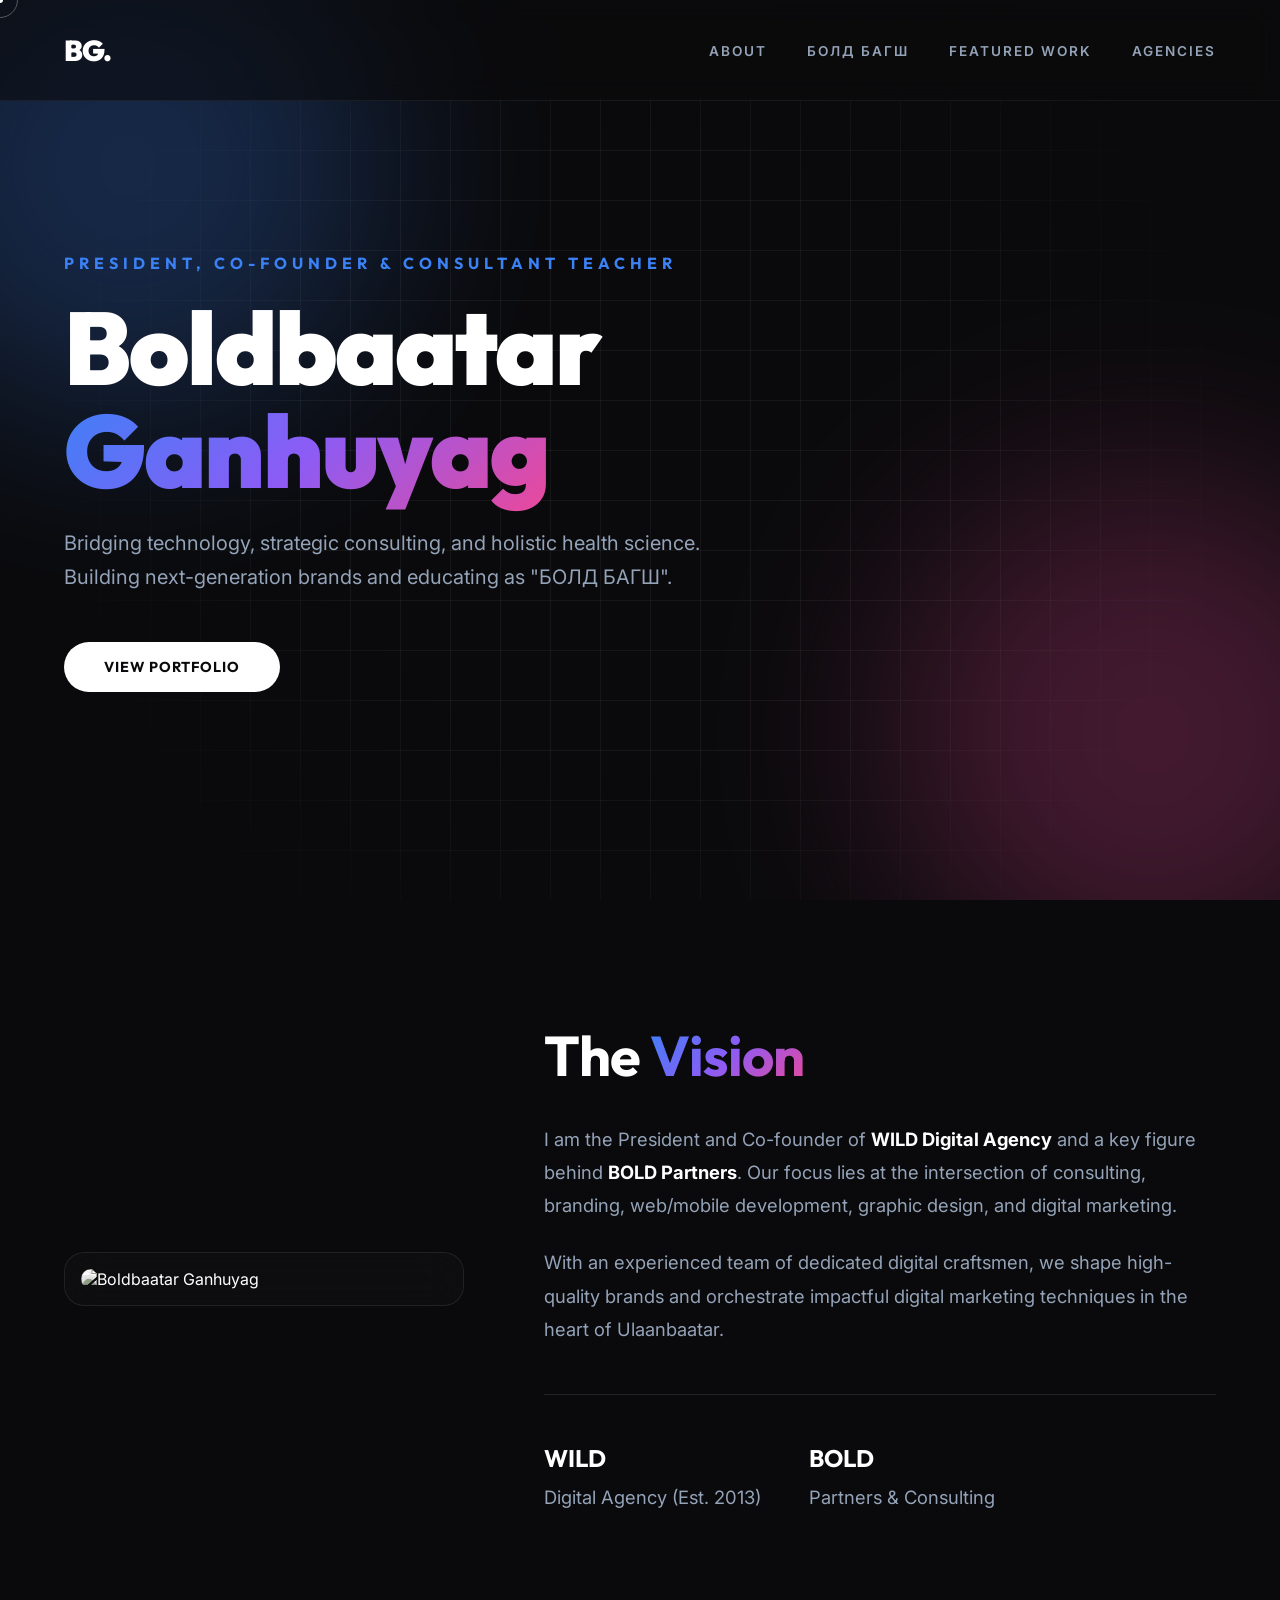
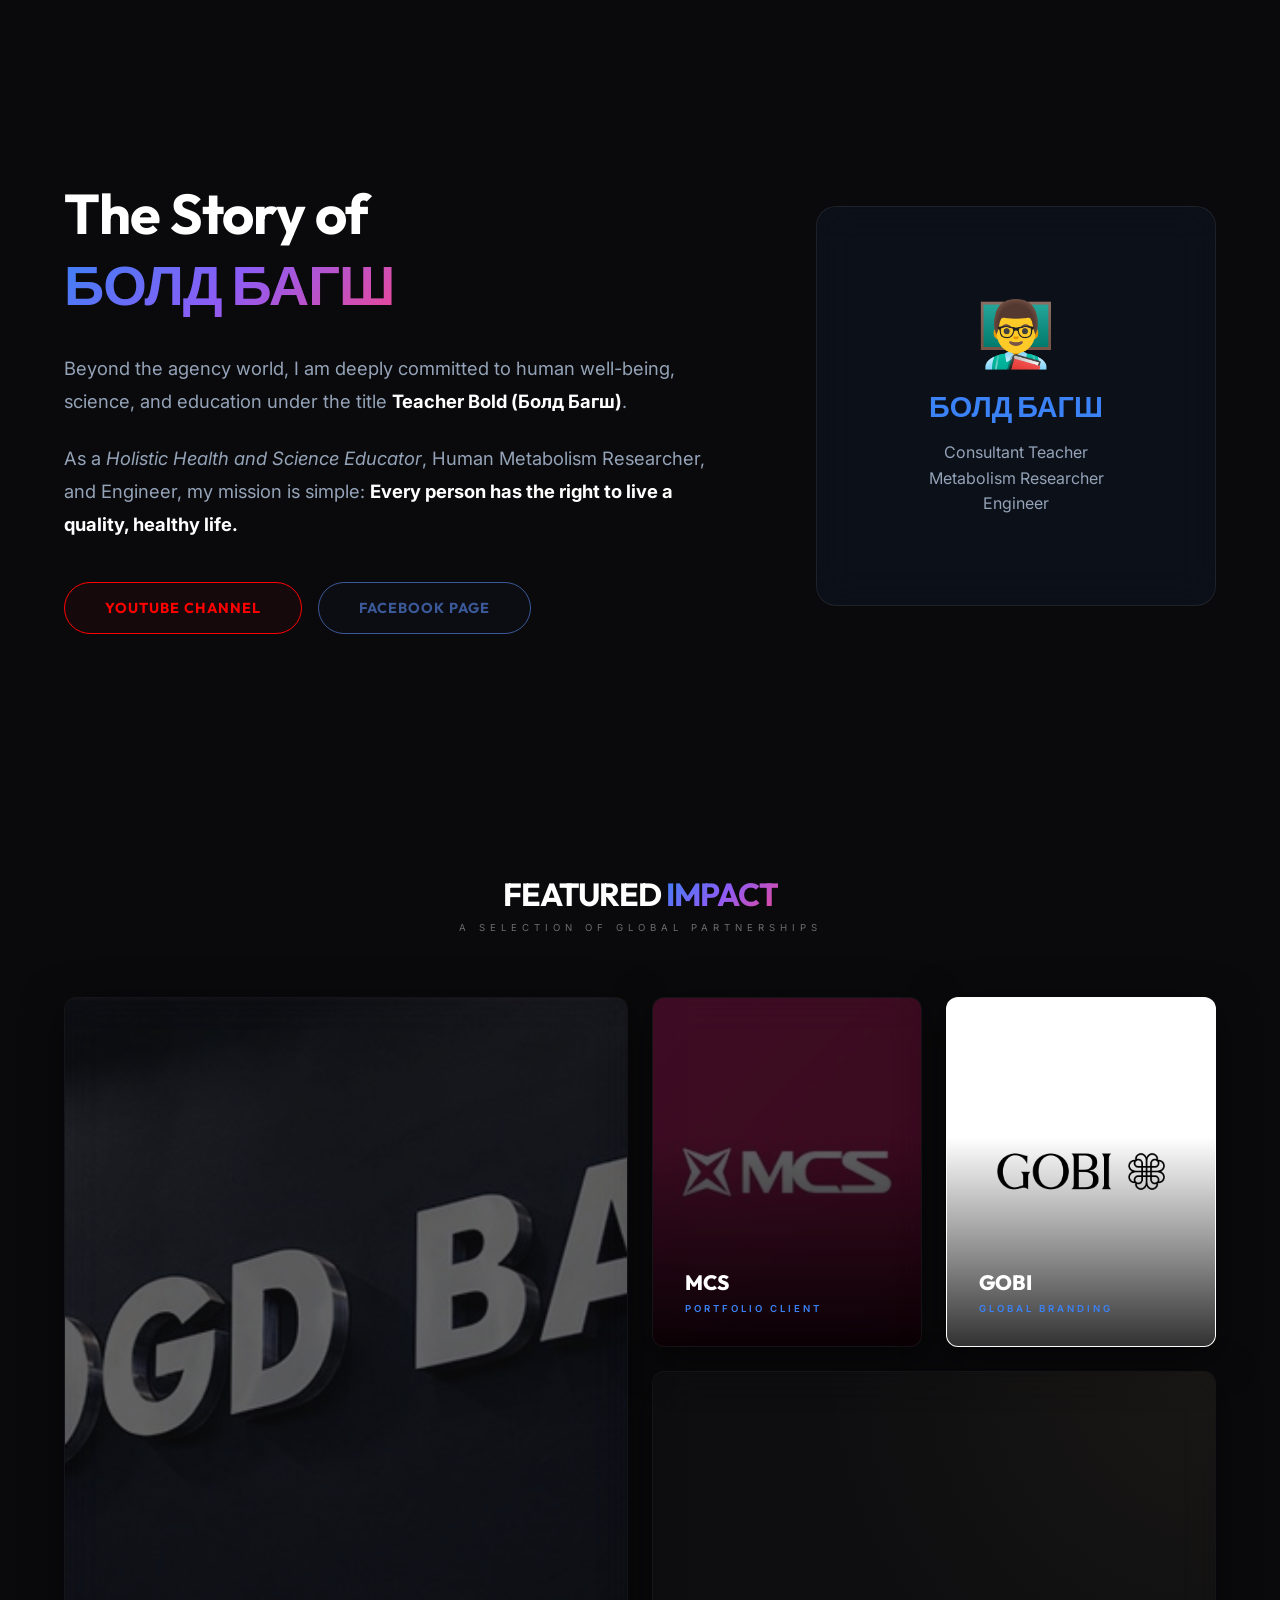
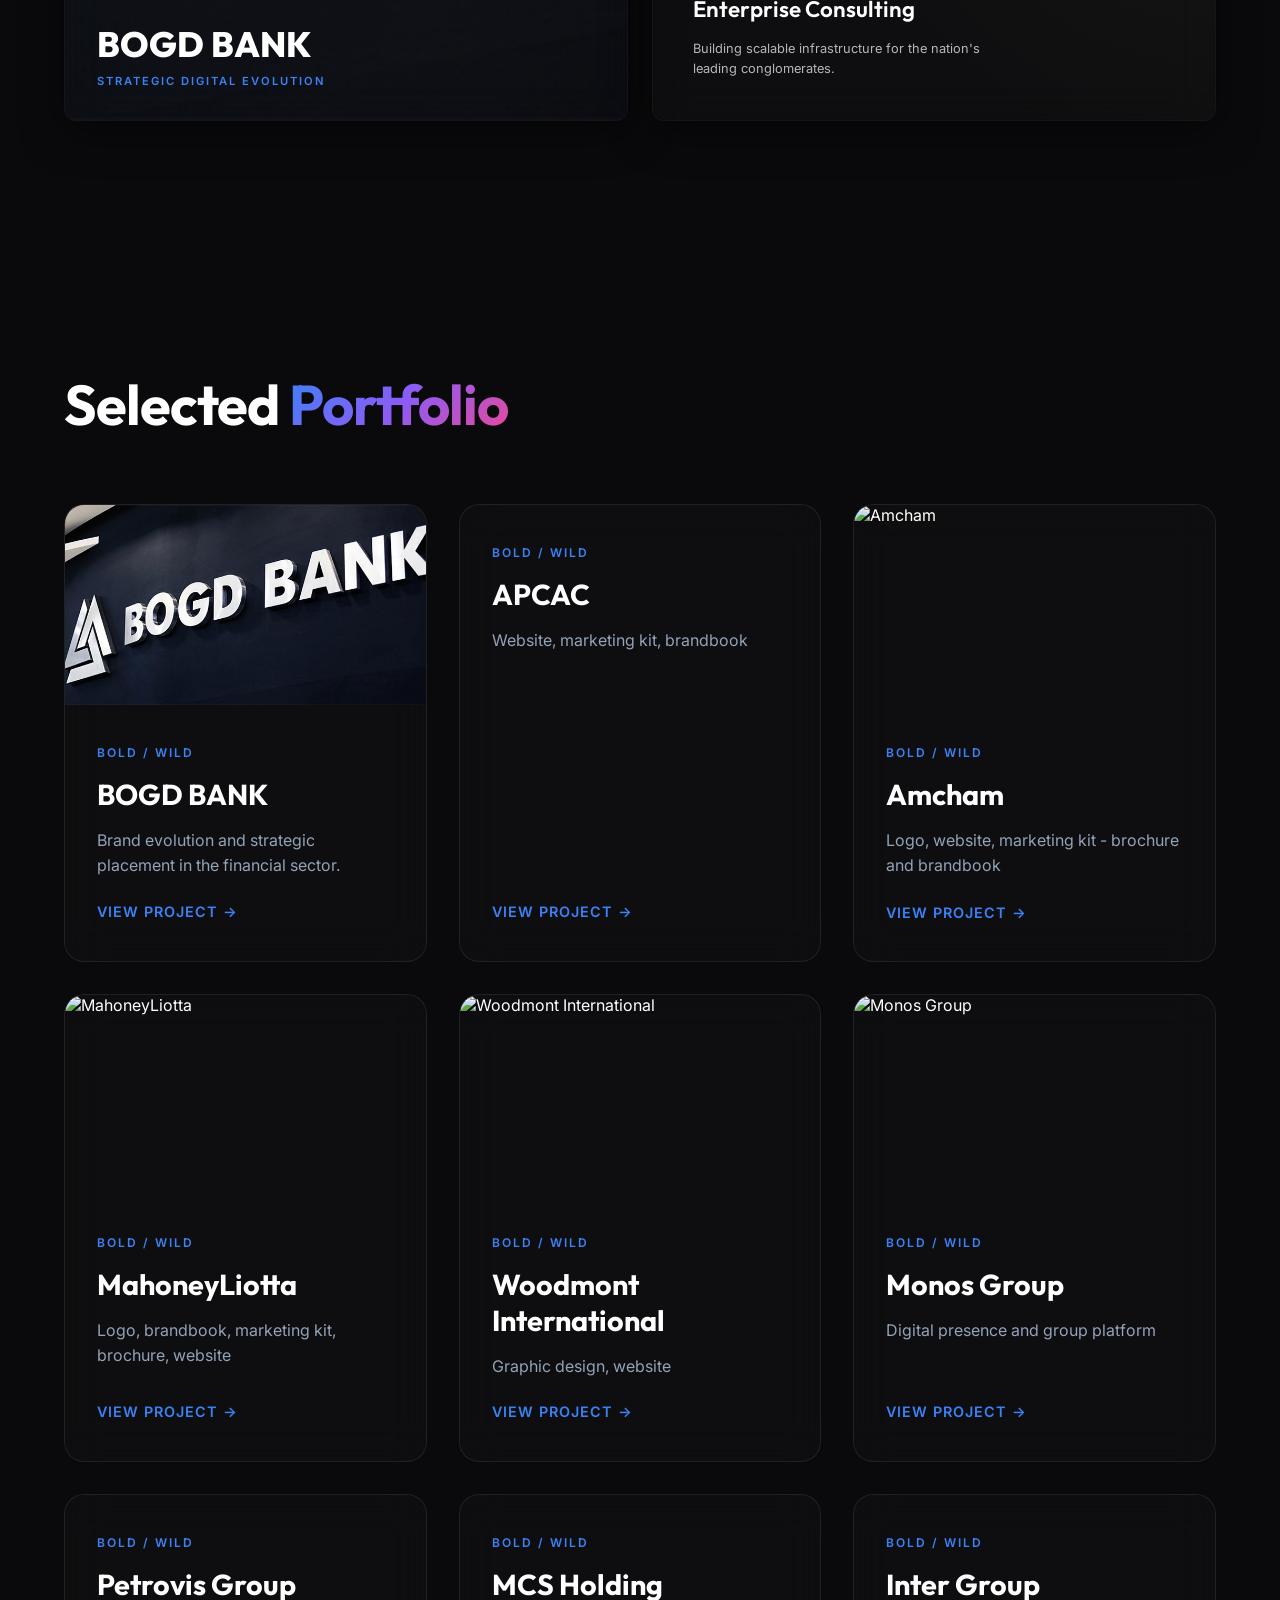
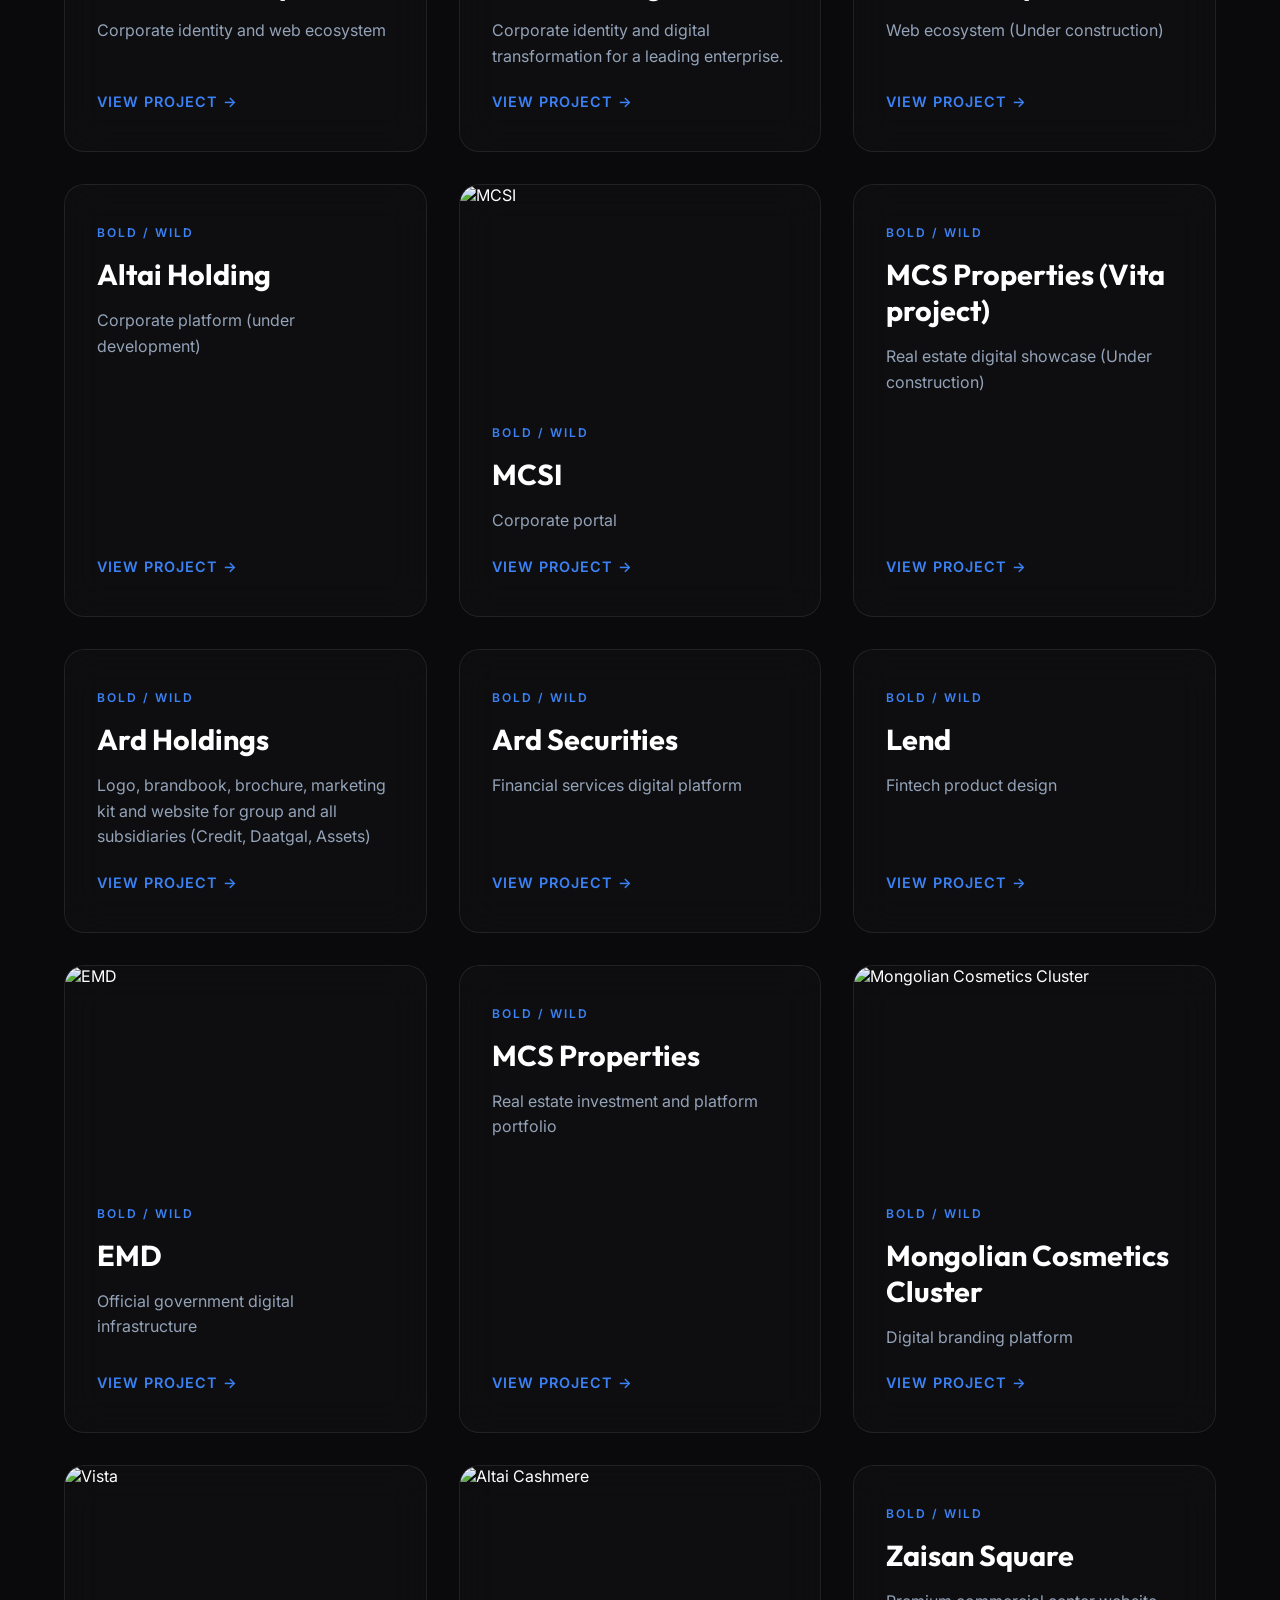
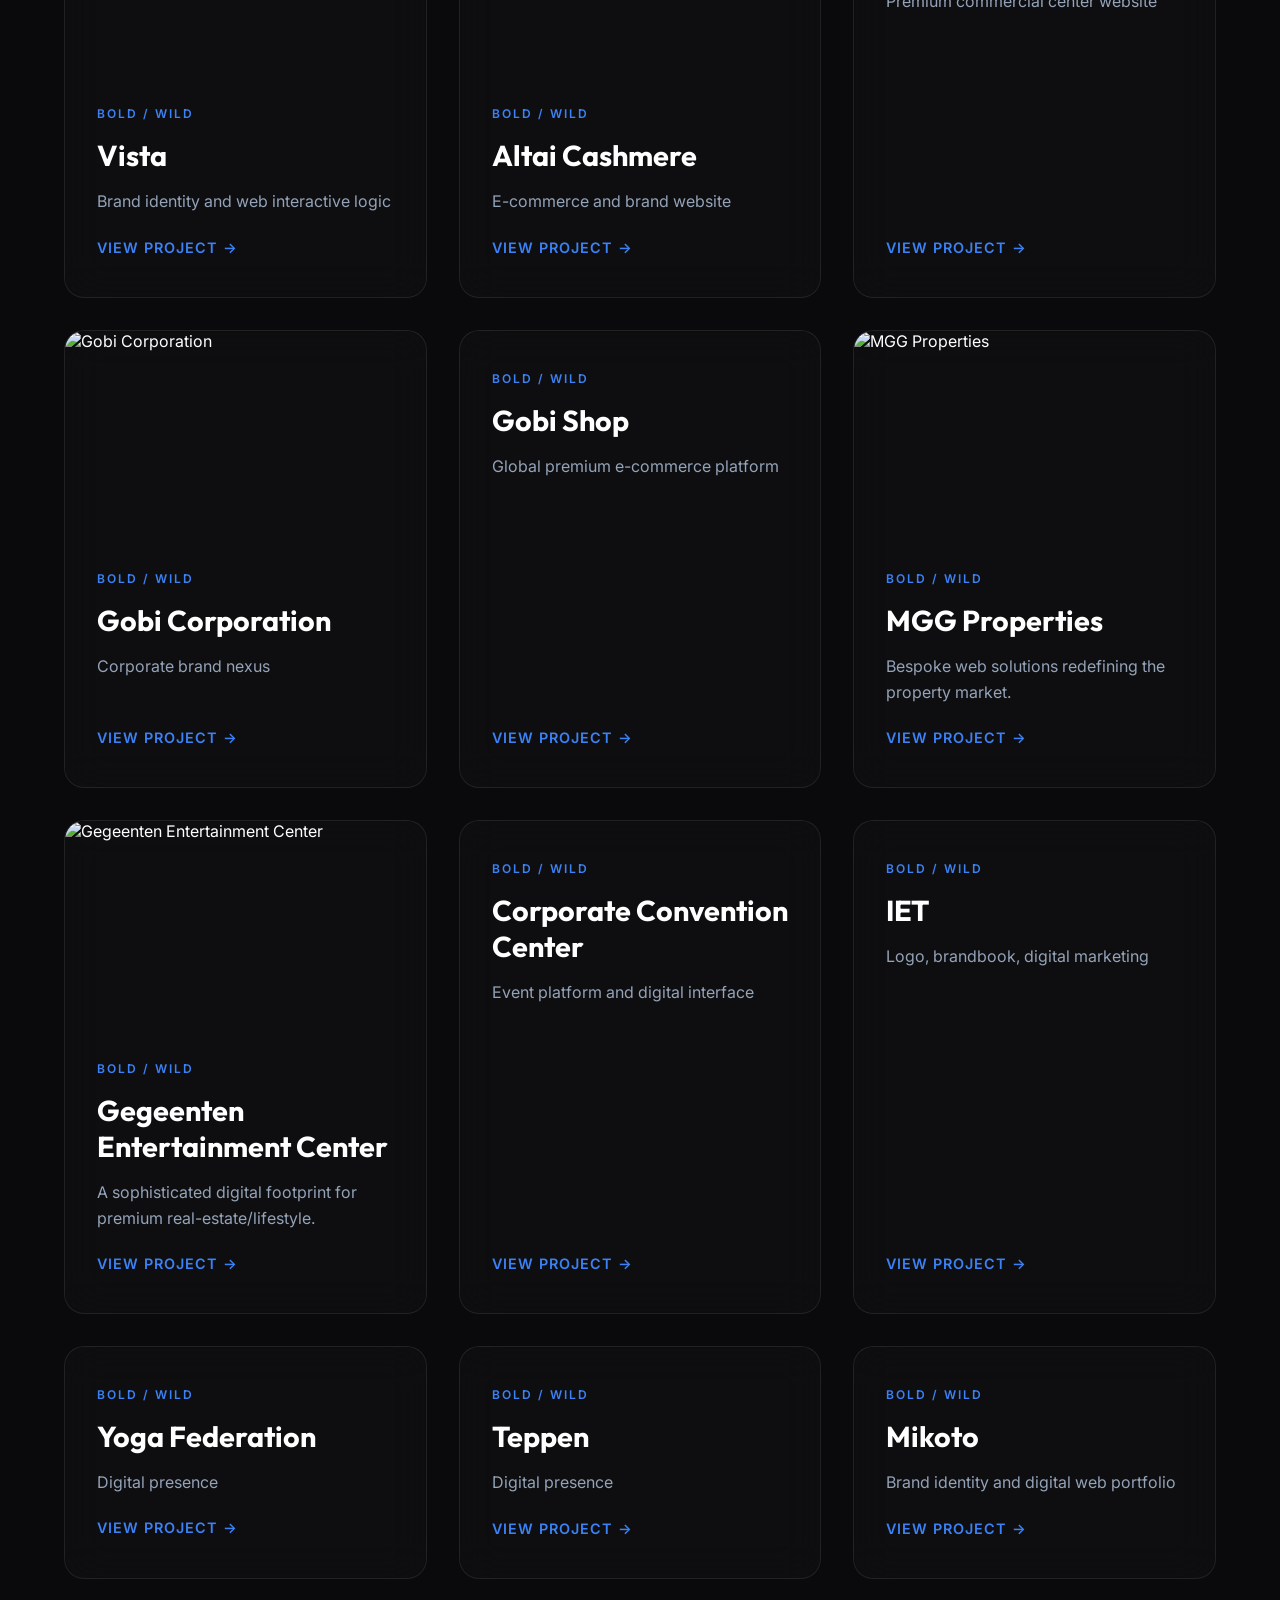
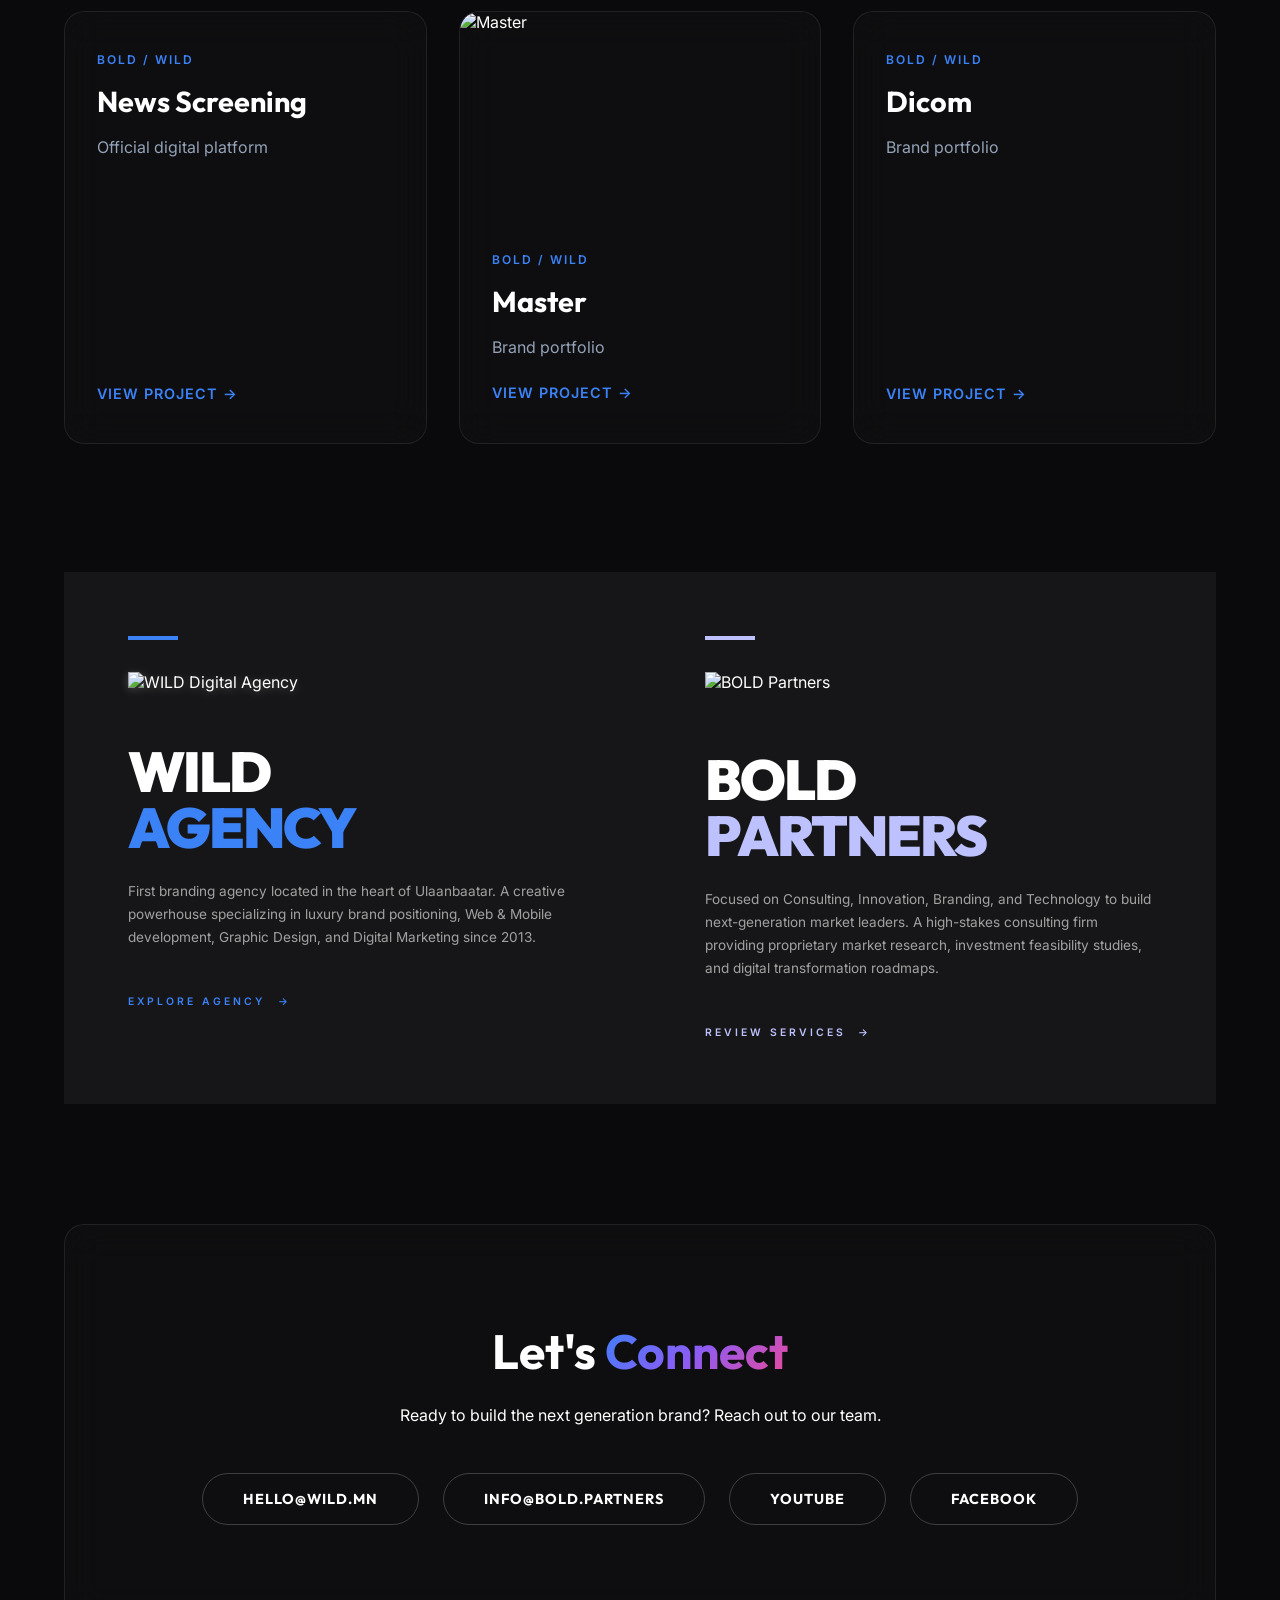
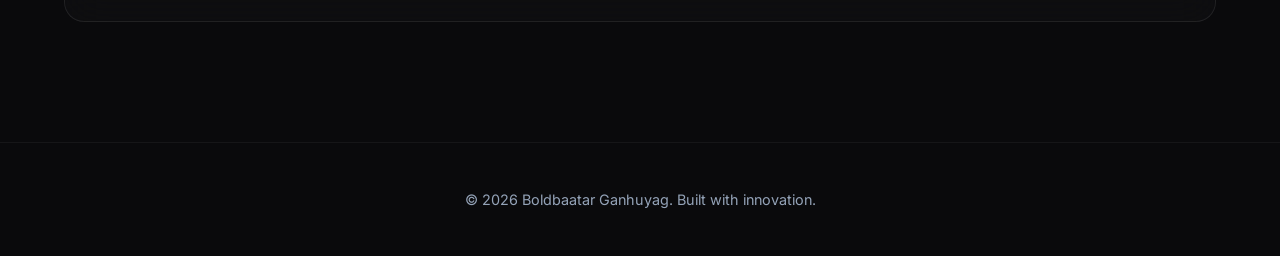
==== index.html @ 6aa62967 "feat: injected new visual upload for MCS logo into the Featured Grid tile" ====
<!DOCTYPE html>
<html lang="en">
<head>
    <meta charset="UTF-8">
    <meta name="viewport" content="width=device-width, initial-scale=1.0">
    <title>Boldbaatar Ganhuyag | Portfolio | Болд Багш</title>
    <meta name="description" content="Portfolio of Boldbaatar Ganhuyag. Holistic Health Educator (Teacher Bold), Researcher, and Founder of BOLD Partners & WILD Digital Agency.">
    <link rel="preconnect" href="https://fonts.googleapis.com">
    <link rel="preconnect" href="https://fonts.gstatic.com" crossorigin>
    <link href="https://fonts.googleapis.com/css2?family=Inter:wght@300;400;600;800&family=Outfit:wght@400;700;900&display=swap" rel="stylesheet">
    <link rel="stylesheet" href="style.css">
</head>
<body>
    <div class="cursor"></div>
    <div class="cursor-follower"></div>

    <div class="bg-wrapper">
        <div class="bg-slider">
            <div class="bg-slide active" style="background-image: url('https://avatars.githubusercontent.com/u/601900?v=4');"></div>
            <!-- Example professional/agency context placeholders representing you -->
            <div class="bg-slide" style="background-image: url('https://images.unsplash.com/photo-1552664730-d307ca884978?auto=format&fit=crop&w=1920&q=80');"></div>
            <div class="bg-slide" style="background-image: url('https://images.unsplash.com/photo-1531482615713-2afd69097998?auto=format&fit=crop&w=1920&q=80');"></div>
        </div>
        <div class="bg-overlay-dark"></div>
        <div class="glow-orb orb-1"></div>
        <div class="glow-orb orb-2"></div>
        <div class="grid-overlay"></div>
    </div>

    <nav>
        <div class="logo">BG.</div>
        <ul class="nav-links">
            <li><a href="#about">About</a></li>
            <li><a href="#educator">Болд Багш</a></li>
            <li><a href="#portfolio">Featured Work</a></li>
            <li><a href="#agencies">Agencies</a></li>
        </ul>
    </nav>

    <main>
        <section id="hero" class="fade-in">
            <div class="hero-content">
                <span class="subtitle">President, Co-founder & Consultant Teacher</span>
                <h1 class="title">Boldbaatar <br><span class="gradient-text">Ganhuyag</span></h1>
                <p class="desc">Bridging technology, strategic consulting, and holistic health science. Building next-generation brands and educating as "БОЛД БАГШ".</p>
                <div class="hero-actions">
                    <a href="#portfolio" class="btn">View Portfolio</a>
                </div>
            </div>
        </section>

        <section id="about" class="split-section fade-in">
            <div class="image-wrapper glassmorphism p-1">
                <img src="https://avatars.githubusercontent.com/u/601900?v=4" alt="Boldbaatar Ganhuyag" class="portrait">
            </div>
            <div class="text-wrapper">
                <h2>The <span class="gradient-text">Vision</span></h2>
                <p>I am the President and Co-founder of <strong>WILD Digital Agency</strong> and a key figure behind <strong>BOLD Partners</strong>. Our focus lies at the intersection of consulting, branding, web/mobile development, graphic design, and digital marketing.</p>
                <p>With an experienced team of dedicated digital craftsmen, we shape high-quality brands and orchestrate impactful digital marketing techniques in the heart of Ulaanbaatar.</p>
                <div class="stats">
                    <div class="stat">
                        <h3>WILD</h3>
                        <p>Digital Agency (Est. 2013)</p>
                    </div>
                    <div class="stat">
                        <h3>BOLD</h3>
                        <p>Partners & Consulting</p>
                    </div>
                </div>
            </div>
        </section>

        <section id="educator" class="fade-in split-section reverse">
            <div class="image-wrapper glassmorphism p-1" style="display: flex; align-items: center; justify-content: center; background: rgba(59, 130, 246, 0.05); min-height: 400px; border-radius: 20px;">
                <div style="text-align: center; padding: 2rem;">
                    <h3 style="font-size: 4rem; margin-bottom: 1rem;">👨‍🏫</h3>
                    <h4 style="font-size: 1.8rem; color: var(--accent-1); margin-bottom: 1rem; font-family: var(--font-head);">БОЛД БАГШ</h4>
                    <p style="font-size: 1rem; color: var(--text-muted); line-height: 1.6;">Consultant Teacher<br>Metabolism Researcher<br>Engineer</p>
                </div>
            </div>
            <div class="text-wrapper">
                <h2>The Story of <br><span class="gradient-text">БОЛД БАГШ</span></h2>
                <p>Beyond the agency world, I am deeply committed to human well-being, science, and education under the title <strong>Teacher Bold (Болд Багш)</strong>.</p>
                <p>As a <em>Holistic Health and Science Educator</em>, Human Metabolism Researcher, and Engineer, my mission is simple: <strong>Every person has the right to live a quality, healthy life.</strong></p>
                <div class="social-links" style="margin-top: 2.5rem; display: flex; gap: 1rem; flex-wrap: wrap;">
                    <a href="http://youtube.com/boldbaatarg" target="_blank" class="btn btn-outline" style="border-color: #ff0000; color: #ff0000; background: rgba(255, 0, 0, 0.05);">YouTube Channel</a>
                    <a href="https://www.facebook.com/boldbaatar" target="_blank" class="btn btn-outline" style="border-color: #3b5998; color: #3b5998; background: rgba(59, 89, 152, 0.05);">Facebook Page</a>
                </div>
            </div>
        </section>

        <section id="portfolio" class="fade-in">
            <div style="text-align: center; margin-bottom: 4rem;">
                <h2 class="section-title" style="margin-bottom:0.5rem; text-transform: uppercase; font-size: 2rem;">Featured <span class="gradient-text">Impact</span></h2>
                <p style="font-size: 0.6rem; letter-spacing: 5px; text-transform: uppercase; color: rgba(255,255,255,0.4);">A selection of global partnerships</p>
            </div>
            
            <div class="bento-grid">
                <a href="https://bold.partners" target="_blank" class="bento-card bento-card-large glassmorphism">
                    <div class="bento-img-wrapper"><img src="assets/logos/bogd_bank_sign.png" alt="Bogd Bank"></div>
                    <div class="bento-overlay"></div>
                    <div class="bento-content bottom-left text-white">
                        <h3 style="font-size: 2.2rem; margin-bottom: 0.5rem; font-family: var(--font-head); font-weight: 800;">BOGD BANK</h3>
                        <p style="text-transform: uppercase; letter-spacing: 2px; color: var(--accent-1); font-size:0.7rem; font-weight: 600;">Strategic Digital Evolution</p>
                    </div>
                </a>
                <a href="https://bold.partners" target="_blank" class="bento-card glassmorphism">
                     <div class="bento-img-wrapper"><img src="assets/logos/mcs_logo.png" alt="MCS" style="object-fit: cover;"></div>
                     <div class="bento-overlay" style="background: linear-gradient(to top, rgba(0,0,0,0.8) 0%, transparent 60%);"></div>
                     <div class="bento-content bottom-left text-white">
                        <h3 style="font-size: 1.3rem; font-family: var(--font-head); font-weight: 800; margin-bottom: 0.5rem;">MCS</h3>
                        <p style="font-size: 0.6rem; text-transform: uppercase; letter-spacing: 3px; color: var(--accent-1); font-weight: 600;">Portfolio Client</p>
                     </div>
                </a>
                <a href="https://wild.mn" target="_blank" class="bento-card glassmorphism" style="background: #fff;">
                     <div class="bento-img-wrapper"><img src="assets/logos/gobi_logo.png" alt="Gobi" style="object-fit: contain; padding: 3rem; opacity: 1;"></div>
                     <div class="bento-overlay" style="background: linear-gradient(to top, rgba(0,0,0,0.8) 0%, transparent 60%);"></div>
                     <div class="bento-content bottom-left text-white">
                        <h3 style="font-size: 1.3rem; font-family: var(--font-head); font-weight: 800; margin-bottom: 0.5rem;">GOBI</h3>
                        <p style="font-size: 0.6rem; text-transform: uppercase; letter-spacing: 3px; color: var(--accent-1); font-weight: 600;">Global Branding</p>
                     </div>
                </a>
                <a href="https://bold.partners" target="_blank" class="bento-card bento-card-wide glassmorphism" style="display:flex; flex-direction:column; justify-content:flex-end; padding: 2.5rem; position: relative; overflow: hidden;">
                     <div style="position: absolute; top: 0; left: 0; right: 0; bottom: 0; background: radial-gradient(circle at top right, rgba(233,193,118,0.1), transparent 60%); opacity: 0.5; transition: opacity 0.4s ease;"></div>
                     <div style="z-index: 2;">
                         <h3 style="font-size: 1.4rem; font-family: var(--font-head); font-weight: 600; margin-bottom: 1rem; color: #fff;">Enterprise Consulting</h3>
                         <p style="color: rgba(255,255,255,0.7); font-size: 0.8rem; max-width: 300px; line-height: 1.6;">Building scalable infrastructure for the nation's leading conglomerates.</p>
                     </div>
                </a>
            </div>
        </section>

        <section id="selected-portfolio" class="fade-in" style="margin-top: 8rem;">
            <h2 class="section-title">Selected <span class="gradient-text">Portfolio</span></h2>
            <div class="projects-grid">
                <div class="project-card glassmorphism">
                    <div class="card-img-wrapper">
                        <img src="assets/logos/bogd_bank_sign.png" alt="BOGD BANK" class="card-img">
                    </div>
                    <div class="card-content">
                        <span class="tag">BOLD / WILD</span>
                        <h3>BOGD BANK</h3>
                        <p>Brand evolution and strategic placement in the financial sector.</p>
                        <a href="https://www.bogdbank.com/" target="_blank" class="card-link">View Project &rarr;</a>
                    </div>
                </div>
                <div class="project-card glassmorphism">

                    <div class="card-content">
                        <span class="tag">BOLD / WILD</span>
                        <h3>APCAC</h3>
                        <p>Website, marketing kit, brandbook</p>
                        <a href="http://apcac.org" target="_blank" class="card-link">View Project &rarr;</a>
                    </div>
                </div>
                <div class="project-card glassmorphism">
                    <div class="card-img-wrapper">
                        <img src="https://wild.mn/wp-content/uploads/2016/12/6_amcham_thumb-635x454.jpg" alt="Amcham" class="card-img">
                    </div>

                    <div class="card-content">
                        <span class="tag">BOLD / WILD</span>
                        <h3>Amcham</h3>
                        <p>Logo, website, marketing kit - brochure and brandbook</p>
                        <a href="http://amcham.mn" target="_blank" class="card-link">View Project &rarr;</a>
                    </div>
                </div>
                <div class="project-card glassmorphism">
                    <div class="card-img-wrapper">
                        <img src="https://wild.mn/wp-content/uploads/2016/12/9_ml_thumb-635x454.jpg" alt="MahoneyLiotta" class="card-img">
                    </div>

                    <div class="card-content">
                        <span class="tag">BOLD / WILD</span>
                        <h3>MahoneyLiotta</h3>
                        <p>Logo, brandbook, marketing kit, brochure, website</p>
                        <a href="http://mlmongolia.com" target="_blank" class="card-link">View Project &rarr;</a>
                    </div>
                </div>
                <div class="project-card glassmorphism">
                    <div class="card-img-wrapper">
                        <img src="https://wild.mn/wp-content/uploads/2016/12/13_wood_thumb-635x454.jpg" alt="Woodmont International" class="card-img">
                    </div>

                    <div class="card-content">
                        <span class="tag">BOLD / WILD</span>
                        <h3>Woodmont International</h3>
                        <p>Graphic design, website</p>
                        <a href="http://woodmontinternational.com" target="_blank" class="card-link">View Project &rarr;</a>
                    </div>
                </div>
                <div class="project-card glassmorphism">
                    <div class="card-img-wrapper">
                        <img src="https://i0.wp.com/www.bold.partners/wp-content/uploads/2020/01/monos-mo.jpg" alt="Monos Group" class="card-img">
                    </div>

                    <div class="card-content">
                        <span class="tag">BOLD / WILD</span>
                        <h3>Monos Group</h3>
                        <p>Digital presence and group platform</p>
                        <a href="http://www.monos.mn/" target="_blank" class="card-link">View Project &rarr;</a>
                    </div>
                </div>
                <div class="project-card glassmorphism">

                    <div class="card-content">
                        <span class="tag">BOLD / WILD</span>
                        <h3>Petrovis Group</h3>
                        <p>Corporate identity and web ecosystem</p>
                        <a href="http://petrovis.mn/" target="_blank" class="card-link">View Project &rarr;</a>
                    </div>
                </div>
                <div class="project-card glassmorphism">

                    <div class="card-content">
                        <span class="tag">BOLD / WILD</span>
                        <h3>MCS Holding</h3>
                        <p>Corporate identity and digital transformation for a leading enterprise.</p>
                        <a href="http://mcs.mn/" target="_blank" class="card-link">View Project &rarr;</a>
                    </div>
                </div>
                <div class="project-card glassmorphism">

                    <div class="card-content">
                        <span class="tag">BOLD / WILD</span>
                        <h3>Inter Group</h3>
                        <p>Web ecosystem (Under construction)</p>
                        <a href="http://wordpress-166003-479729.cloudwaysapps.com/" target="_blank" class="card-link">View Project &rarr;</a>
                    </div>
                </div>
                <div class="project-card glassmorphism">

                    <div class="card-content">
                        <span class="tag">BOLD / WILD</span>
                        <h3>Altai Holding</h3>
                        <p>Corporate platform (under development)</p>
                        <a href="http://wordpress-166003-629112.cloudwaysapps.com/en/" target="_blank" class="card-link">View Project &rarr;</a>
                    </div>
                </div>
                <div class="project-card glassmorphism">
                    <div class="card-img-wrapper">
                        <img src="https://i0.wp.com/www.bold.partners/wp-content/uploads/2020/01/mcsi-mo.jpg" alt="MCSI" class="card-img">
                    </div>

                    <div class="card-content">
                        <span class="tag">BOLD / WILD</span>
                        <h3>MCSI</h3>
                        <p>Corporate portal</p>
                        <a href="https://www.mcsi.mn/mn" target="_blank" class="card-link">View Project &rarr;</a>
                    </div>
                </div>
                <div class="project-card glassmorphism">

                    <div class="card-content">
                        <span class="tag">BOLD / WILD</span>
                        <h3>MCS Properties (Vita project)</h3>
                        <p>Real estate digital showcase (Under construction)</p>
                        <a href="http://vita.wild.agency/" target="_blank" class="card-link">View Project &rarr;</a>
                    </div>
                </div>
                <div class="project-card glassmorphism">

                    <div class="card-content">
                        <span class="tag">BOLD / WILD</span>
                        <h3>Ard Holdings</h3>
                        <p>Logo, brandbook, brochure, marketing kit and website for group and all subsidiaries (Credit, Daatgal, Assets)</p>
                        <a href="http://ardholdings.com" target="_blank" class="card-link">View Project &rarr;</a>
                    </div>
                </div>
                <div class="project-card glassmorphism">

                    <div class="card-content">
                        <span class="tag">BOLD / WILD</span>
                        <h3>Ard Securities</h3>
                        <p>Financial services digital platform</p>
                        <a href="http://ardsecurities.com" target="_blank" class="card-link">View Project &rarr;</a>
                    </div>
                </div>
                <div class="project-card glassmorphism">

                    <div class="card-content">
                        <span class="tag">BOLD / WILD</span>
                        <h3>Lend</h3>
                        <p>Fintech product design</p>
                        <a href="http://lend.bold.partners" target="_blank" class="card-link">View Project &rarr;</a>
                    </div>
                </div>
                <div class="project-card glassmorphism">
                    <div class="card-img-wrapper">
                        <img src="https://i0.wp.com/www.bold.partners/wp-content/uploads/2020/01/EMD-mo.jpg" alt="EMD" class="card-img">
                    </div>

                    <div class="card-content">
                        <span class="tag">BOLD / WILD</span>
                        <h3>EMD</h3>
                        <p>Official government digital infrastructure</p>
                        <a href="http://www.emd.gov.mn/" target="_blank" class="card-link">View Project &rarr;</a>
                    </div>
                </div>
                <div class="project-card glassmorphism">

                    <div class="card-content">
                        <span class="tag">BOLD / WILD</span>
                        <h3>MCS Properties</h3>
                        <p>Real estate investment and platform portfolio</p>
                        <a href="http://mcsproperty.mn" target="_blank" class="card-link">View Project &rarr;</a>
                    </div>
                </div>
                <div class="project-card glassmorphism">
                    <div class="card-img-wrapper">
                        <img src="https://i0.wp.com/www.bold.partners/wp-content/uploads/2020/01/mcc-mo.jpg" alt="Mongolian Cosmetics Cluster" class="card-img">
                    </div>

                    <div class="card-content">
                        <span class="tag">BOLD / WILD</span>
                        <h3>Mongolian Cosmetics Cluster</h3>
                        <p>Digital branding platform</p>
                        <a href="http://mongoliancosmetics.com/mn/" target="_blank" class="card-link">View Project &rarr;</a>
                    </div>
                </div>
                <div class="project-card glassmorphism">
                    <div class="card-img-wrapper">
                        <img src="https://wild.mn/wp-content/uploads/2016/12/19_vista_thumb-635x454.jpg" alt="Vista" class="card-img">
                    </div>

                    <div class="card-content">
                        <span class="tag">BOLD / WILD</span>
                        <h3>Vista</h3>
                        <p>Brand identity and web interactive logic</p>
                        <a href="http://vista.mn" target="_blank" class="card-link">View Project &rarr;</a>
                    </div>
                </div>
                <div class="project-card glassmorphism">
                    <div class="card-img-wrapper">
                        <img src="https://wild.mn/wp-content/uploads/2016/12/16_altai_thumb-635x454.jpg" alt="Altai Cashmere" class="card-img">
                    </div>

                    <div class="card-content">
                        <span class="tag">BOLD / WILD</span>
                        <h3>Altai Cashmere</h3>
                        <p>E-commerce and brand website</p>
                        <a href="http://altaicashmere.mn" target="_blank" class="card-link">View Project &rarr;</a>
                    </div>
                </div>
                <div class="project-card glassmorphism">

                    <div class="card-content">
                        <span class="tag">BOLD / WILD</span>
                        <h3>Zaisan Square</h3>
                        <p>Premium commercial center website</p>
                        <a href="http://zaisansquare.mn" target="_blank" class="card-link">View Project &rarr;</a>
                    </div>
                </div>
                <div class="project-card glassmorphism">
                    <div class="card-img-wrapper">
                        <img src="https://wild.mn/wp-content/uploads/2016/12/20_gobi_thumb-635x454.jpg" alt="Gobi Corporation" class="card-img">
                    </div>

                    <div class="card-content">
                        <span class="tag">BOLD / WILD</span>
                        <h3>Gobi Corporation</h3>
                        <p>Corporate brand nexus</p>
                        <a href="http://gobi.mn" target="_blank" class="card-link">View Project &rarr;</a>
                    </div>
                </div>
                <div class="project-card glassmorphism">

                    <div class="card-content">
                        <span class="tag">BOLD / WILD</span>
                        <h3>Gobi Shop</h3>
                        <p>Global premium e-commerce platform</p>
                        <a href="https://www.gobicashmere.com/" target="_blank" class="card-link">View Project &rarr;</a>
                    </div>
                </div>
                <div class="project-card glassmorphism">
                    <div class="card-img-wrapper">
                        <img src="https://wild.mn/wp-content/uploads/2016/12/18_mgg_thumb-1-635x454.jpg" alt="MGG Properties" class="card-img">
                    </div>

                    <div class="card-content">
                        <span class="tag">BOLD / WILD</span>
                        <h3>MGG Properties</h3>
                        <p>Bespoke web solutions redefining the property market.</p>
                        <a href="http://www.mggproperties.com/" target="_blank" class="card-link">View Project &rarr;</a>
                    </div>
                </div>
                <div class="project-card glassmorphism">
                    <div class="card-img-wrapper">
                        <img src="https://wild.mn/wp-content/uploads/2016/12/17_gec_thumb-635x454.jpg" alt="Gegeenten Entertainment Center" class="card-img">
                    </div>

                    <div class="card-content">
                        <span class="tag">BOLD / WILD</span>
                        <h3>Gegeenten Entertainment Center</h3>
                        <p>A sophisticated digital footprint for premium real-estate/lifestyle.</p>
                        <a href="http://gec.mn" target="_blank" class="card-link">View Project &rarr;</a>
                    </div>
                </div>
                <div class="project-card glassmorphism">

                    <div class="card-content">
                        <span class="tag">BOLD / WILD</span>
                        <h3>Corporate Convention Center</h3>
                        <p>Event platform and digital interface</p>
                        <a href="http://corpconvention.mn" target="_blank" class="card-link">View Project &rarr;</a>
                    </div>
                </div>
                <div class="project-card glassmorphism">

                    <div class="card-content">
                        <span class="tag">BOLD / WILD</span>
                        <h3>IET</h3>
                        <p>Logo, brandbook, digital marketing</p>
                        <a href="http://iet.wild.agency/" target="_blank" class="card-link">View Project &rarr;</a>
                    </div>
                </div>
                <div class="project-card glassmorphism">

                    <div class="card-content">
                        <span class="tag">BOLD / WILD</span>
                        <h3>Yoga Federation</h3>
                        <p>Digital presence</p>
                        <a href="http://yogafederation.mn" target="_blank" class="card-link">View Project &rarr;</a>
                    </div>
                </div>
                <div class="project-card glassmorphism">

                    <div class="card-content">
                        <span class="tag">BOLD / WILD</span>
                        <h3>Teppen</h3>
                        <p>Digital presence</p>
                        <a href="http://www.teppen.mn" target="_blank" class="card-link">View Project &rarr;</a>
                    </div>
                </div>
                <div class="project-card glassmorphism">

                    <div class="card-content">
                        <span class="tag">BOLD / WILD</span>
                        <h3>Mikoto</h3>
                        <p>Brand identity and digital web portfolio</p>
                        <a href="http://www.mikoto.mn/en/" target="_blank" class="card-link">View Project &rarr;</a>
                    </div>
                </div>
                <div class="project-card glassmorphism">

                    <div class="card-content">
                        <span class="tag">BOLD / WILD</span>
                        <h3>News Screening</h3>
                        <p>Official digital platform</p>
                        <a href="http://news.screening.gov.mn" target="_blank" class="card-link">View Project &rarr;</a>
                    </div>
                </div>
                <div class="project-card glassmorphism">
                    <div class="card-img-wrapper">
                        <img src="https://i0.wp.com/www.bold.partners/wp-content/uploads/2020/01/master-mo.jpg" alt="Master" class="card-img">
                    </div>

                    <div class="card-content">
                        <span class="tag">BOLD / WILD</span>
                        <h3>Master</h3>
                        <p>Brand portfolio</p>
                        <a href="http://www.master.mn/mn" target="_blank" class="card-link">View Project &rarr;</a>
                    </div>
                </div>
                <div class="project-card glassmorphism">

                    <div class="card-content">
                        <span class="tag">BOLD / WILD</span>
                        <h3>Dicom</h3>
                        <p>Brand portfolio</p>
                        <a href="http://beta.dicom.mn/" target="_blank" class="card-link">View Project &rarr;</a>
                    </div>
                </div>
            </div>
        </section>

        <section id="agencies" class="fade-in" style="margin-top: 8rem;">
            <div class="agencies-grid-v2">
                <a href="https://wild.mn" target="_blank" class="agency-card-v2 hover-gap">
                    <div class="agency-bar" style="background: var(--accent-1);"></div>
                    <img src="https://wild.mn/wp-content/themes/wildv2/img/logo.svg" alt="WILD Digital Agency" style="height: 40px; margin-bottom: 2rem; display: block; filter: drop-shadow(0px 2px 4px rgba(255,255,255,0.2));">
                    <h2 style="font-size: 3.5rem; font-family: var(--font-head); font-weight: 900; line-height: 1; letter-spacing: -2px; margin-bottom: 1.5rem;">WILD <br><span style="color: var(--accent-1);">AGENCY</span></h2>
                    <p style="color: rgba(255,255,255,0.6); font-size: 0.85rem; line-height: 1.7; margin-bottom: 2.5rem;">First branding agency located in the heart of Ulaanbaatar. A creative powerhouse specializing in luxury brand positioning, Web & Mobile development, Graphic Design, and Digital Marketing since 2013.</p>
                    <span class="link-label" style="color: var(--accent-1); text-transform: uppercase; letter-spacing: 3px; font-size: 0.65rem; font-weight: 600; display: inline-flex; align-items: center; gap: 0.8rem; transition: gap 0.3s cubic-bezier(0.16, 1, 0.3, 1);">EXPLORE AGENCY <span class="arrow">&rarr;</span></span>
                </a>
                <a href="https://bold.partners" target="_blank" class="agency-card-v2 hover-gap">
                    <div class="agency-bar" style="background: #bdc2ff;"></div>
                    <img src="https://www.bold.partners/wp-content/uploads/2019/12/BOLDwhitelogo.png" alt="BOLD Partners" style="height: 48px; margin-bottom: 2rem; display: block;">
                    <h2 style="font-size: 3.5rem; font-family: var(--font-head); font-weight: 900; line-height: 1; letter-spacing: -2px; margin-bottom: 1.5rem;">BOLD <br><span style="color: #bdc2ff;">PARTNERS</span></h2>
                    <p style="color: rgba(255,255,255,0.6); font-size: 0.85rem; line-height: 1.7; margin-bottom: 2.5rem;">Focused on Consulting, Innovation, Branding, and Technology to build next-generation market leaders. A high-stakes consulting firm providing proprietary market research, investment feasibility studies, and digital transformation roadmaps.</p>
                    <span class="link-label" style="color: #bdc2ff; text-transform: uppercase; letter-spacing: 3px; font-size: 0.65rem; font-weight: 600; display: inline-flex; align-items: center; gap: 0.8rem; transition: gap 0.3s cubic-bezier(0.16, 1, 0.3, 1);">REVIEW SERVICES <span class="arrow">&rarr;</span></span>
                </a>
            </div>
        </section>

        <section id="contact" class="fade-in">
            <div class="contact-box glassmorphism">
                <h2>Let's <span class="gradient-text">Connect</span></h2>
                <p>Ready to build the next generation brand? Reach out to our team.</p>
                <div class="contact-links">
                    <a href="mailto:hello@wild.mn" class="btn btn-outline">hello@wild.mn</a>
                    <a href="mailto:info@bold.partners" class="btn btn-outline">info@bold.partners</a>
                    <a href="https://www.youtube.com/@boldbaatarg" class="btn btn-outline" target="_blank">YouTube</a>
                    <a href="https://www.facebook.com/boldbaatar" class="btn btn-outline" target="_blank">Facebook</a>
                </div>
            </div>
        </section>
    </main>

    <footer>
        <p>&copy; 2026 Boldbaatar Ganhuyag. Built with innovation.</p>
    </footer>

    <div class="link-modal" id="linkModal">
        <div class="modal-bg" id="modalBg"></div>
        <div class="modal-content glassmorphism">
            <button class="close-btn" id="closeModal">&times;</button>
            <div class="modal-loader" id="modalLoader">Generating Live Preview...</div>
            
            <div class="modal-body">
                <div class="preview-img-wrapper">
                    <img id="modalImg" src="" alt="Live Website Preview">
                </div>
                <div class="modal-footer">
                    <h3 id="modalLinkTitle" class="gradient-text">Website Selected</h3>
                    <a id="modalExternalLink" href="" target="_blank" class="btn">Visit Live Website &rarr;</a>
                </div>
            </div>
        </div>
    </div>

    <script src="script.js"></script>
</body>
</html>
---- style.css ----
:root {
    --bg-dark: #0a0a0c;
    --text-main: #ffffff;
    --text-muted: #94a3b8;
    --accent-1: #3b82f6;
    --accent-2: #8b5cf6;
    --accent-3: #ec4899;
    --font-head: 'Outfit', sans-serif;
    --font-body: 'Inter', sans-serif;
}

* {
    margin: 0;
    padding: 0;
    box-sizing: border-box;
}

body {
    background-color: var(--bg-dark);
    color: var(--text-main);
    font-family: var(--font-body);
    overflow-x: hidden;
    cursor: none;
}

a {
    color: inherit;
    text-decoration: none;
}

/* Custom Cursor */
.cursor {
    width: 6px;
    height: 6px;
    background: #fff;
    border-radius: 50%;
    position: fixed;
    pointer-events: none;
    z-index: 999999;
    transform: translate(-50%, -50%);
    transition: transform 0.1s ease;
}

.cursor-follower {
    width: 36px;
    height: 36px;
    border: 1px solid rgba(255, 255, 255, 0.3);
    border-radius: 50%;
    position: fixed;
    pointer-events: none;
    z-index: 999998;
    transform: translate(-50%, -50%);
    transition: transform 0.15s ease-out;
}

/* Background Effects */
.bg-wrapper {
    position: fixed;
    top: 0; left: 0; width: 100vw; height: 100vh;
    z-index: -2;
    overflow: hidden;
    background-color: var(--bg-dark);
}

.bg-slider {
    position: absolute;
    inset: 0;
    z-index: 0;
}

.bg-slide {
    position: absolute;
    inset: 0;
    background-size: cover;
    background-position: center;
    background-repeat: no-repeat;
    opacity: 0;
    transform: scale(1.05);
    transition: opacity 1.5s ease-in-out, transform 5s ease-out;
}

.bg-slide.active {
    opacity: 0.35; /* Keep it subtle behind the text */
    transform: scale(1);
}

.bg-overlay-dark {
    position: absolute;
    inset: 0;
    background: linear-gradient(to bottom, rgba(10,10,12,0.6) 0%, rgba(10,10,12,1) 100%);
    z-index: 1;
}

.glow-orb {
    position: absolute;
    width: 40vw; height: 40vw;
    border-radius: 50%;
    filter: blur(100px);
    opacity: 0.25;
    z-index: 2;
    animation: float 20s infinite ease-in-out alternate;
}

.orb-1 {
    top: -10%; left: -10%;
    background: var(--accent-1);
}

.orb-2 {
    bottom: -10%; right: -10%;
    background: var(--accent-3);
    animation-delay: -10s;
}

.grid-overlay {
    position: absolute;
    inset: 0;
    background-image: 
        linear-gradient(rgba(255, 255, 255, 0.05) 1px, transparent 1px),
        linear-gradient(90deg, rgba(255, 255, 255, 0.05) 1px, transparent 1px);
    background-size: 50px 50px;
    mask-image: radial-gradient(circle at center, black 40%, transparent 80%);
    -webkit-mask-image: radial-gradient(circle at center, black 40%, transparent 80%);
    z-index: 3;
}

@keyframes float {
    0% { transform: translate(0, 0); }
    100% { transform: translate(5%, 5%); }
}

/* Nav */
nav {
    display: flex;
    justify-content: space-between;
    align-items: center;
    padding: 2rem 5%;
    position: fixed;
    width: 100%;
    top: 0;
    z-index: 100;
    backdrop-filter: blur(12px);
    -webkit-backdrop-filter: blur(12px);
    background: rgba(10,10,12,0.6);
    border-bottom: 1px solid rgba(255,255,255,0.05);
}

.logo {
    font-family: var(--font-head);
    font-weight: 900;
    font-size: 1.8rem;
    letter-spacing: -1px;
}

.nav-links {
    list-style: none;
    display: flex;
    gap: 2.5rem;
}

.nav-links a {
    font-size: 0.85rem;
    font-weight: 600;
    text-transform: uppercase;
    letter-spacing: 2px;
    color: var(--text-muted);
    transition: color 0.3s ease;
}

.nav-links a:hover {
    color: var(--text-main);
}

/* Utilities */
.gradient-text {
    background: linear-gradient(135deg, var(--accent-1), var(--accent-2), var(--accent-3));
    -webkit-background-clip: text;
    background-clip: text;
    -webkit-text-fill-color: transparent;
}

.glassmorphism {
    background: rgba(255, 255, 255, 0.02);
    backdrop-filter: blur(20px);
    -webkit-backdrop-filter: blur(20px);
    border: 1px solid rgba(255, 255, 255, 0.08);
    border-radius: 20px;
}

.p-1 { padding: 1rem; }

.btn {
    display: inline-block;
    padding: 1rem 2.5rem;
    font-family: var(--font-head);
    font-weight: 700;
    background: var(--text-main);
    color: var(--bg-dark);
    border-radius: 50px;
    transition: all 0.3s ease;
    text-transform: uppercase;
    letter-spacing: 1px;
    font-size: 0.9rem;
}

.btn:hover {
    transform: translateY(-3px);
    box-shadow: 0 10px 20px rgba(255,255,255,0.1);
}

.btn-outline {
    background: transparent;
    color: var(--text-main);
    border: 1px solid rgba(255,255,255,0.2);
}

.btn-outline:hover {
    background: rgba(255,255,255,0.05);
    border-color: var(--text-main);
}

/* Reveal */
.fade-in {
    opacity: 0;
    transform: translateY(30px);
    transition: opacity 0.8s ease-out, transform 0.8s ease-out;
}

.fade-in.visible {
    opacity: 1;
    transform: translateY(0);
}

/* Sections */
main { padding: 0 5%; }

/* Hero */
#hero {
    height: 100vh;
    display: flex;
    align-items: center;
}

.hero-content {
    max-width: 900px;
    margin-top: 5vh;
}

.subtitle {
    font-family: var(--font-head);
    text-transform: uppercase;
    letter-spacing: 5px;
    color: var(--accent-1);
    display: block;
    margin-bottom: 1.5rem;
    font-weight: 700;
}

.title {
    font-family: var(--font-head);
    font-size: clamp(3.5rem, 8vw, 7rem);
    line-height: 1;
    margin-bottom: 1.5rem;
    font-weight: 900;
    letter-spacing: -2px;
}

.desc {
    font-size: 1.25rem;
    line-height: 1.7;
    color: var(--text-muted);
    margin-bottom: 3rem;
    max-width: 650px;
}

/* About / Split */
.split-section {
    display: flex;
    gap: 5rem;
    padding: 120px 0;
    align-items: center;
}

.split-section.reverse {
    flex-direction: row-reverse;
}

.image-wrapper {
    flex: 1;
    max-width: 400px;
}

.portrait {
    width: 100%;
    border-radius: 16px;
    display: block;
    filter: grayscale(80%) sepia(10%) contrast(1.1);
    transition: filter 0.4s ease;
}

.image-wrapper:hover .portrait {
    filter: grayscale(0%);
}

.text-wrapper {
    flex: 1.5;
}

.text-wrapper h2 {
    font-family: var(--font-head);
    font-size: 3.5rem;
    margin-bottom: 2rem;
    letter-spacing: -1px;
}

.text-wrapper p {
    font-size: 1.15rem;
    line-height: 1.8;
    color: var(--text-muted);
    margin-bottom: 1.5rem;
}

.text-wrapper p strong {
    color: var(--text-main);
}

.stats {
    display: flex;
    gap: 3rem;
    margin-top: 3rem;
    padding-top: 3rem;
    border-top: 1px solid rgba(255,255,255,0.1);
}

.stat h3 {
    font-family: var(--font-head);
    font-size: 1.5rem;
    color: var(--text-main);
    margin-bottom: 0.5rem;
}

/* Portfolio */
#portfolio {
    padding: 120px 0;
}

.section-title {
    font-family: var(--font-head);
    font-size: 3.5rem;
    margin-bottom: 4rem;
    letter-spacing: -1px;
}

.projects-grid {
    display: grid;
    grid-template-columns: repeat(auto-fit, minmax(320px, 1fr));
    gap: 2rem;
}

.project-card {
    padding: 0;
    transition: transform 0.4s ease, border-color 0.4s ease;
    cursor: none;
    display: flex;
    flex-direction: column;
    overflow: hidden;
}

.project-card:hover {
    transform: translateY(-8px);
    border-color: rgba(255,255,255,0.2);
}

.card-img-wrapper {
    width: 100%;
    height: 200px;
    overflow: hidden;
}

.card-img {
    width: 100%;
    height: 100%;
    object-fit: cover;
    transition: transform 0.6s ease;
}

.project-card:hover .card-img {
    transform: scale(1.05);
}

.card-content {
    padding: 2.5rem 2rem;
    flex: 1;
    display: flex;
    flex-direction: column;
}

.tag {
    display: inline-block;
    font-size: 0.75rem;
    text-transform: uppercase;
    letter-spacing: 2px;
    color: var(--accent-1);
    margin-bottom: 1rem;
    font-weight: 600;
}

.card-content h3 {
    font-family: var(--font-head);
    font-size: 1.8rem;
    margin-bottom: 1rem;
}

.card-content p {
    color: var(--text-muted);
    font-size: 1rem;
    line-height: 1.6;
    margin-bottom: 1.5rem;
    flex: 1;
}

.card-link {
    color: var(--accent-1);
    font-weight: 600;
    font-size: 0.9rem;
    text-transform: uppercase;
    letter-spacing: 1px;
    align-self: flex-start;
    border-bottom: 1px solid transparent;
    transition: border-color 0.3s ease;
}

.project-card:hover .card-link {
    border-color: var(--accent-1);
}

/* Agencies Box */
.agency-box {
    padding: 2.5rem;
    transition: background 0.3s ease;
}

.agency-box:hover {
    background: rgba(255,255,255,0.04);
}

.agency-box h3 {
    font-family: var(--font-head);
    font-size: 1.8rem;
    margin-bottom: 1rem;
}

.link-btn {
    display: inline-block;
    margin-top: 1.5rem;
    color: var(--accent-1);
    font-weight: 600;
    text-transform: uppercase;
    letter-spacing: 1px;
    font-size: 0.85rem;
    border-bottom: 1px solid var(--accent-1);
    padding-bottom: 2px;
}

/* Contact */
#contact {
    padding: 120px 0;
}

.contact-box {
    text-align: center;
    padding: 6rem 2rem;
}

.contact-box h2 {
    font-family: var(--font-head);
    font-size: 3rem;
    margin-bottom: 1.5rem;
}

.contact-links {
    display: flex;
    justify-content: center;
    gap: 1.5rem;
    margin-top: 3rem;
    flex-wrap: wrap;
}

/* Footer */
footer {
    text-align: center;
    padding: 3rem 0;
    color: var(--text-muted);
    font-size: 0.9rem;
    border-top: 1px solid rgba(255,255,255,0.05);
}

/* Custom Preview Modal */
.link-modal {
    position: fixed;
    top: 0; left: 0; width: 100vw; height: 100vh;
    z-index: 99999;
    display: flex;
    align-items: center;
    justify-content: center;
    opacity: 0;
    pointer-events: none;
    transition: opacity 0.4s ease;
}

.link-modal.active {
    opacity: 1;
    pointer-events: all;
}

.modal-bg {
    position: absolute;
    inset: 0;
    background: rgba(0,0,0,0.7);
    backdrop-filter: blur(12px);
    -webkit-backdrop-filter: blur(12px);
}

.link-modal .modal-content {
    position: relative;
    width: 90%;
    max-width: 900px;
    height: auto;
    max-height: 85vh;
    z-index: 2;
    border-radius: 24px;
    overflow: hidden;
    display: flex;
    flex-direction: column;
    transform: translateY(40px);
    transition: transform 0.4s cubic-bezier(0.16, 1, 0.3, 1);
    background: var(--bg-dark);
    padding: 0;
    border: 1px solid rgba(255,255,255,0.1);
    box-shadow: 0 20px 60px rgba(0,0,0,0.5);
}

.link-modal.active .modal-content {
    transform: translateY(0);
}

.close-btn {
    position: absolute;
    top: 20px;
    right: 20px;
    background: rgba(10,10,12,0.6);
    border: 1px solid rgba(255,255,255,0.2);
    color: #fff;
    font-size: 2rem;
    width: 44px;
    height: 44px;
    border-radius: 50%;
    cursor: auto; 
    z-index: 10;
    display: flex;
    align-items: center;
    justify-content: center;
    transition: all 0.3s;
    backdrop-filter: blur(8px);
}

.close-btn:hover {
    background: var(--accent-3);
    transform: scale(1.1);
}

.modal-loader {
    position: absolute;
    top: 35%;
    left: 50%;
    transform: translate(-50%, -50%);
    color: var(--text-muted);
    font-family: var(--font-head);
    font-size: 1.2rem;
    z-index: 1;
}

.modal-body {
    display: flex;
    flex-direction: column;
    height: 100%;
    position: relative;
    z-index: 2;
}

.preview-img-wrapper {
    flex: 1;
    overflow-y: auto;
    min-height: 350px;
    display: flex;
    align-items: flex-start;
    background: #050505;
}

#modalImg {
    width: 100%;
    height: auto;
    display: none; /* Shown dynamically by JS when loaded */
}

.modal-footer {
    padding: 2.5rem 2rem;
    text-align: center;
    background: rgba(255,255,255,0.01);
    border-top: 1px solid rgba(255,255,255,0.06);
}

#modalLinkTitle {
    font-size: 1.5rem;
    margin-bottom: 1.5rem;
    font-family: var(--font-head);
}

/* ------------------------------------- */
/* FEATURED IMPACT BENTO GRID CSS        */
/* ------------------------------------- */
.bento-grid {
    display: grid;
    grid-template-columns: 1fr;
    gap: 1.5rem;
}
.bento-card {
    position: relative;
    border-radius: 12px;
    overflow: hidden;
    text-decoration: none;
    box-shadow: 0 10px 40px rgba(0,0,0,0.5);
    border: 1px solid rgba(255,255,255,0.03);
    transition: transform 0.4s cubic-bezier(0.16, 1, 0.3, 1), box-shadow 0.4s ease, border-color 0.4s ease;
}
.bento-card:hover {
    box-shadow: 0 20px 40px rgba(0,0,0,0.8), 0 0 20px rgba(233,193,118,0.15) inset;
    border-color: rgba(233,193,118,0.2);
}
.bento-img-wrapper {
    position: absolute;
    inset: 0;
    z-index: 1;
}
.bento-img-wrapper img {
    width: 100%;
    height: 100%;
    object-fit: cover;
    opacity: 0.35;
    transition: transform 0.8s cubic-bezier(0.16, 1, 0.3, 1);
}
.bento-card:hover .bento-img-wrapper img {
    transform: scale(1.08);
}
.bento-overlay {
    position: absolute;
    inset: 0;
    background: linear-gradient(to top, var(--bg-color) 0%, transparent 60%);
    z-index: 2;
}
.bento-content {
    position: absolute;
    z-index: 3;
}
.bento-content.bottom-left {
    bottom: 2rem;
    left: 2rem;
}

@media (min-width: 900px) {
    .bento-grid {
        grid-template-columns: repeat(4, 1fr);
        grid-template-rows: repeat(2, 350px);
    }
    .bento-card-large {
        grid-column: span 2;
        grid-row: span 2;
    }
    .bento-card-wide {
        grid-column: span 2;
    }
}

/* ------------------------------------- */
/* AGENCIES SPLIT BLOCK CSS              */
/* ------------------------------------- */
.agencies-grid-v2 {
    display: grid;
    grid-template-columns: 1fr;
    gap: 1px;
    background: rgba(255,255,255,0.05); /* 1px gap forms a line */
}
.agency-card-v2 {
    position: relative;
    padding: 4rem;
    background: var(--bg-color);
    text-decoration: none;
    overflow: hidden;
    transition: background 0.5s ease;
}
.agency-card-v2:hover {
    background: #151515;
}
.agency-bar {
    width: 50px;
    height: 4px;
    margin-bottom: 2rem;
    transform-origin: left;
    transition: transform 0.5s cubic-bezier(0.16, 1, 0.3, 1);
}
.agency-card-v2:hover .agency-bar {
    transform: scaleX(1.8);
}
.agency-card-v2:hover .link-label {
    gap: 1.5rem !important;
}

@media (min-width: 900px) {
    .agencies-grid-v2 {
        grid-template-columns: repeat(2, 1fr);
    }
}

@media (max-width: 900px) {
    .split-section { flex-direction: column; gap: 3rem; padding: 80px 0; }
    .split-section.reverse { flex-direction: column; }
    .image-wrapper { max-width: 100%; }
    .nav-links { display: none; }
    .title { font-size: 3rem; }
    .cursor, .cursor-follower { display: none; }
    body { cursor: auto; }
    .project-card { cursor: auto; }
}
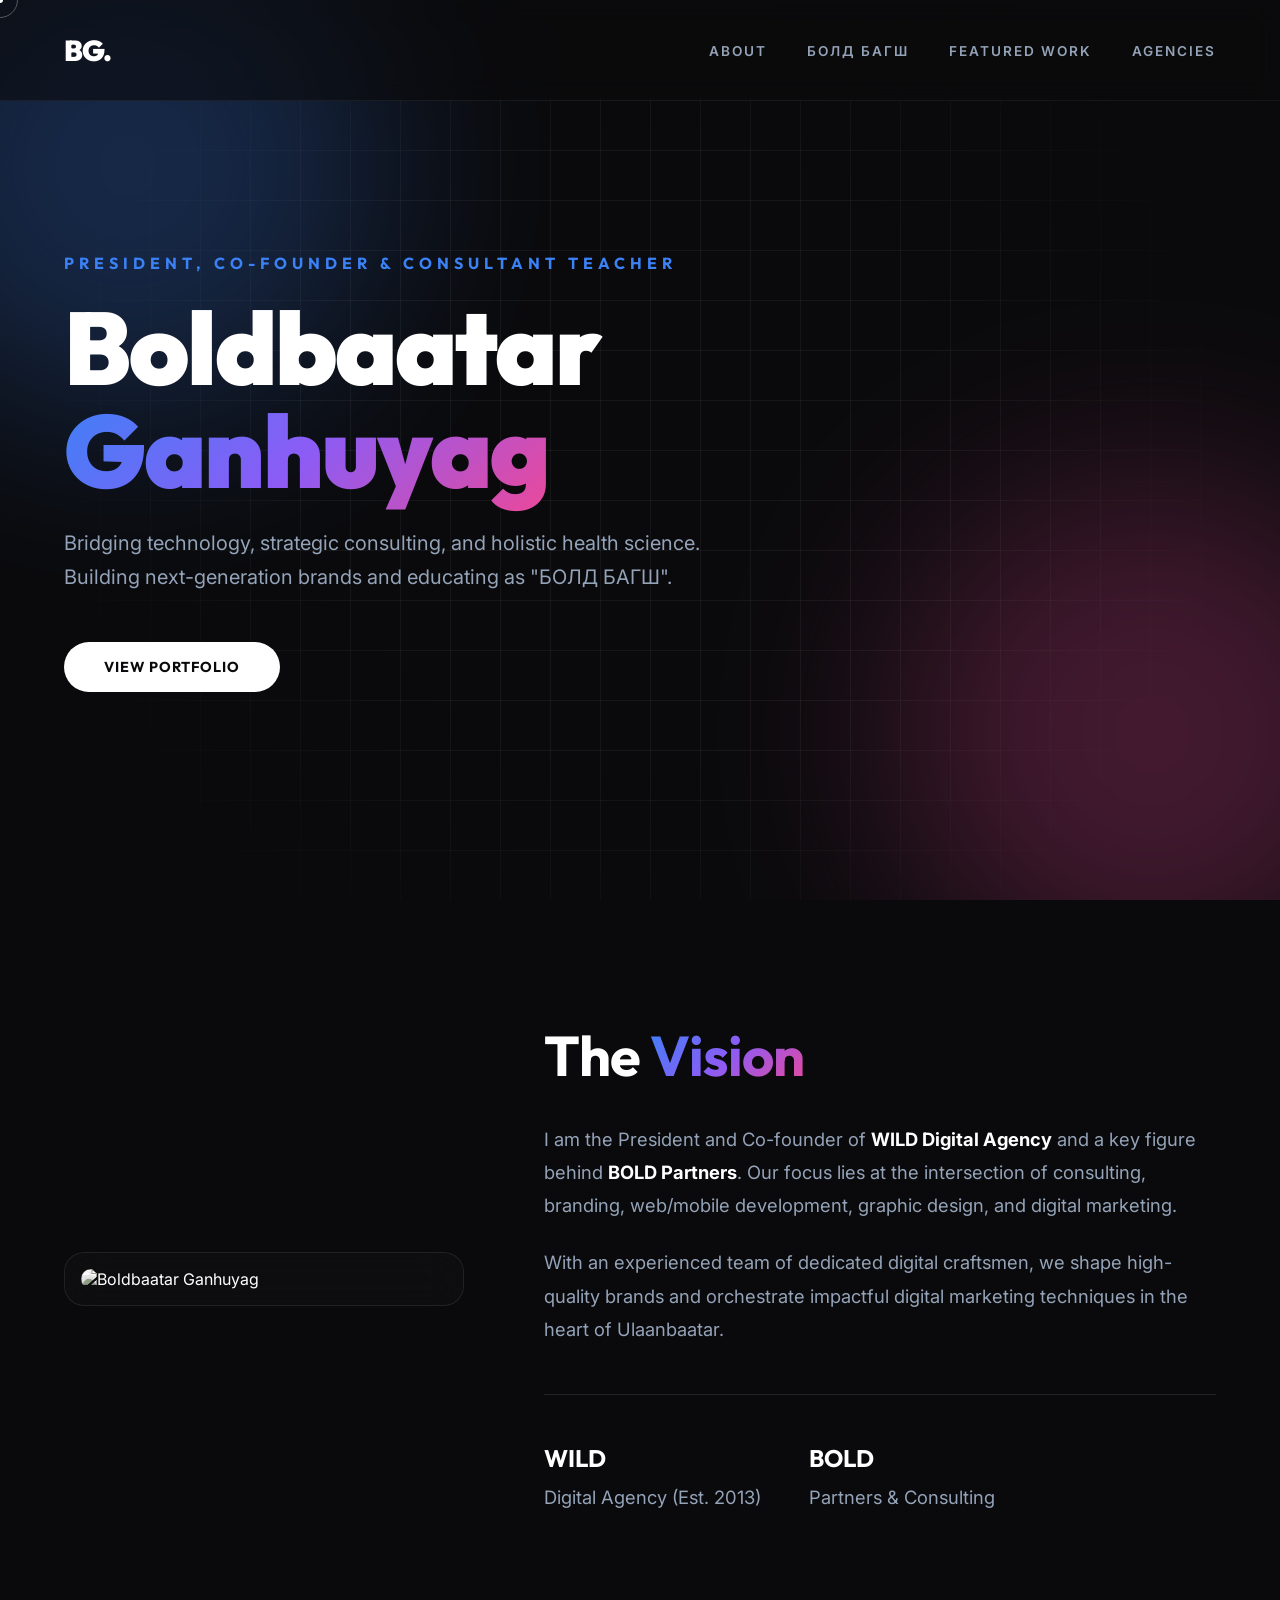
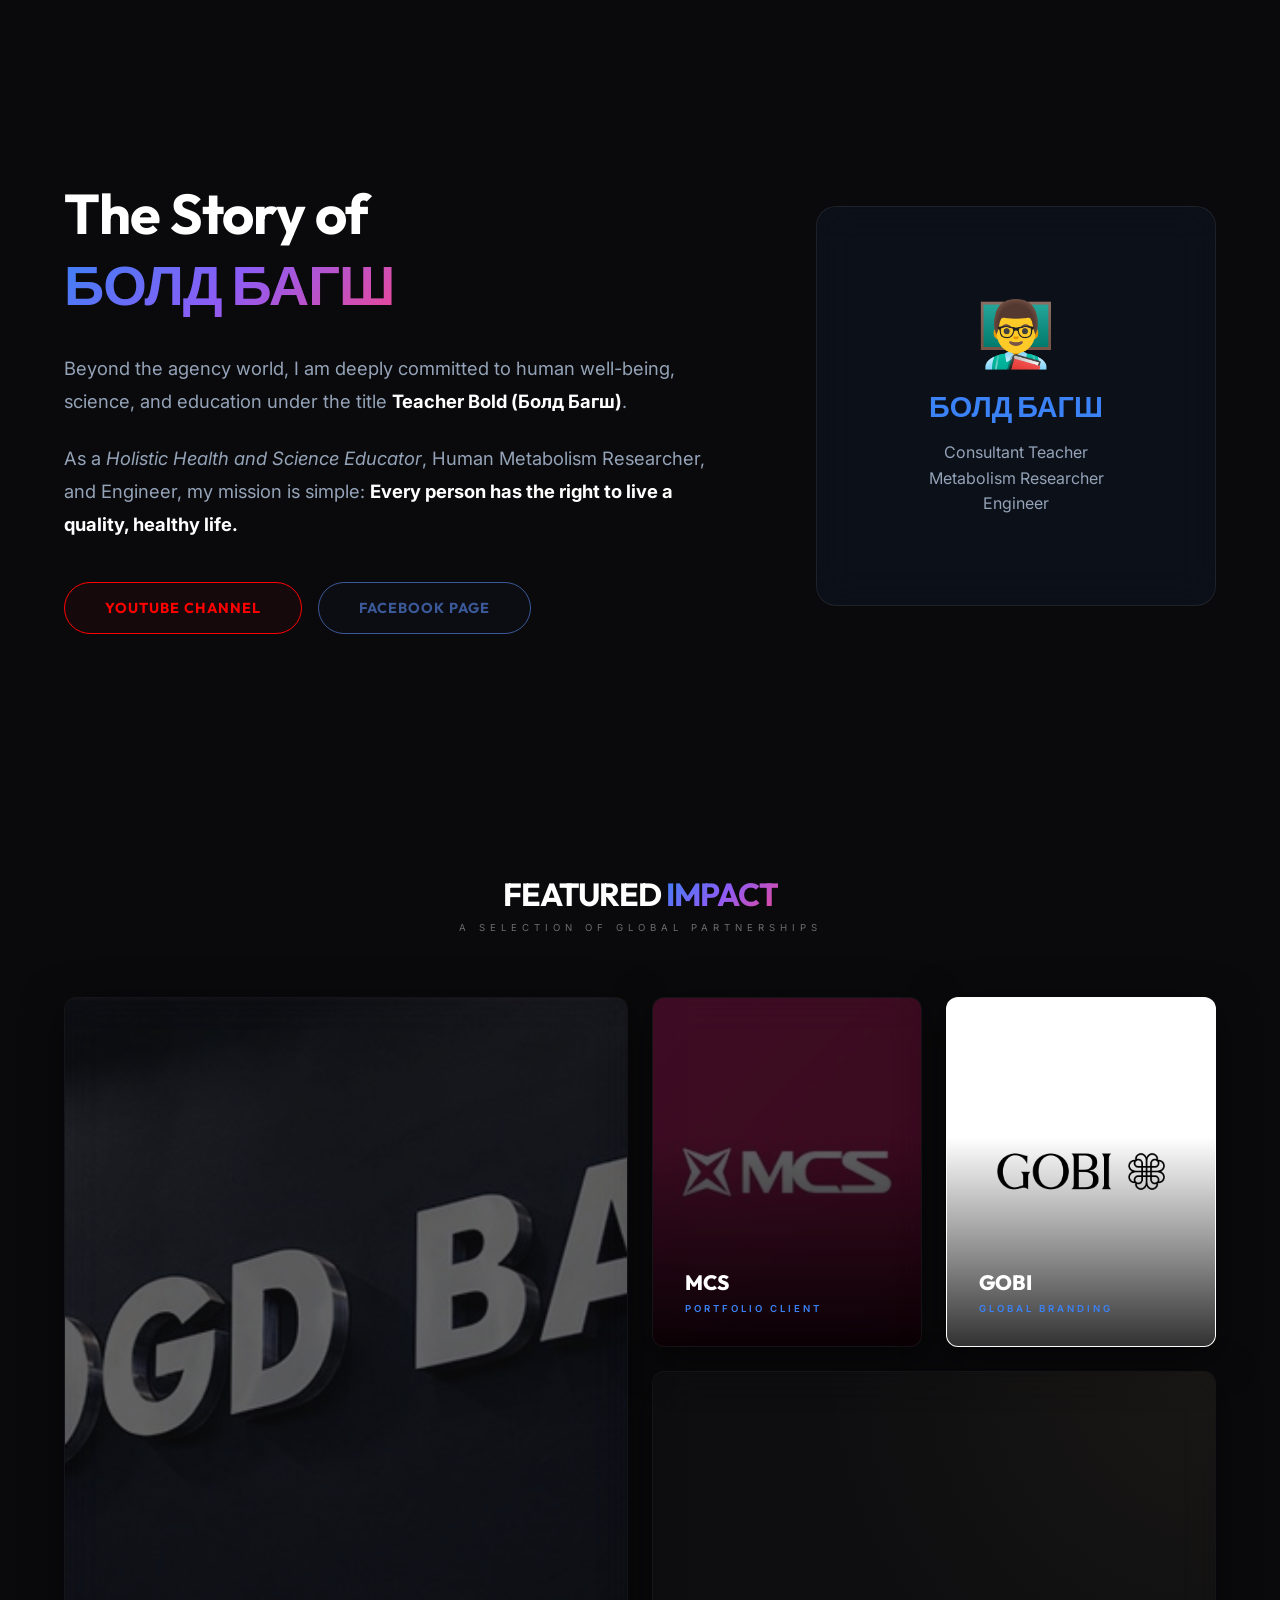
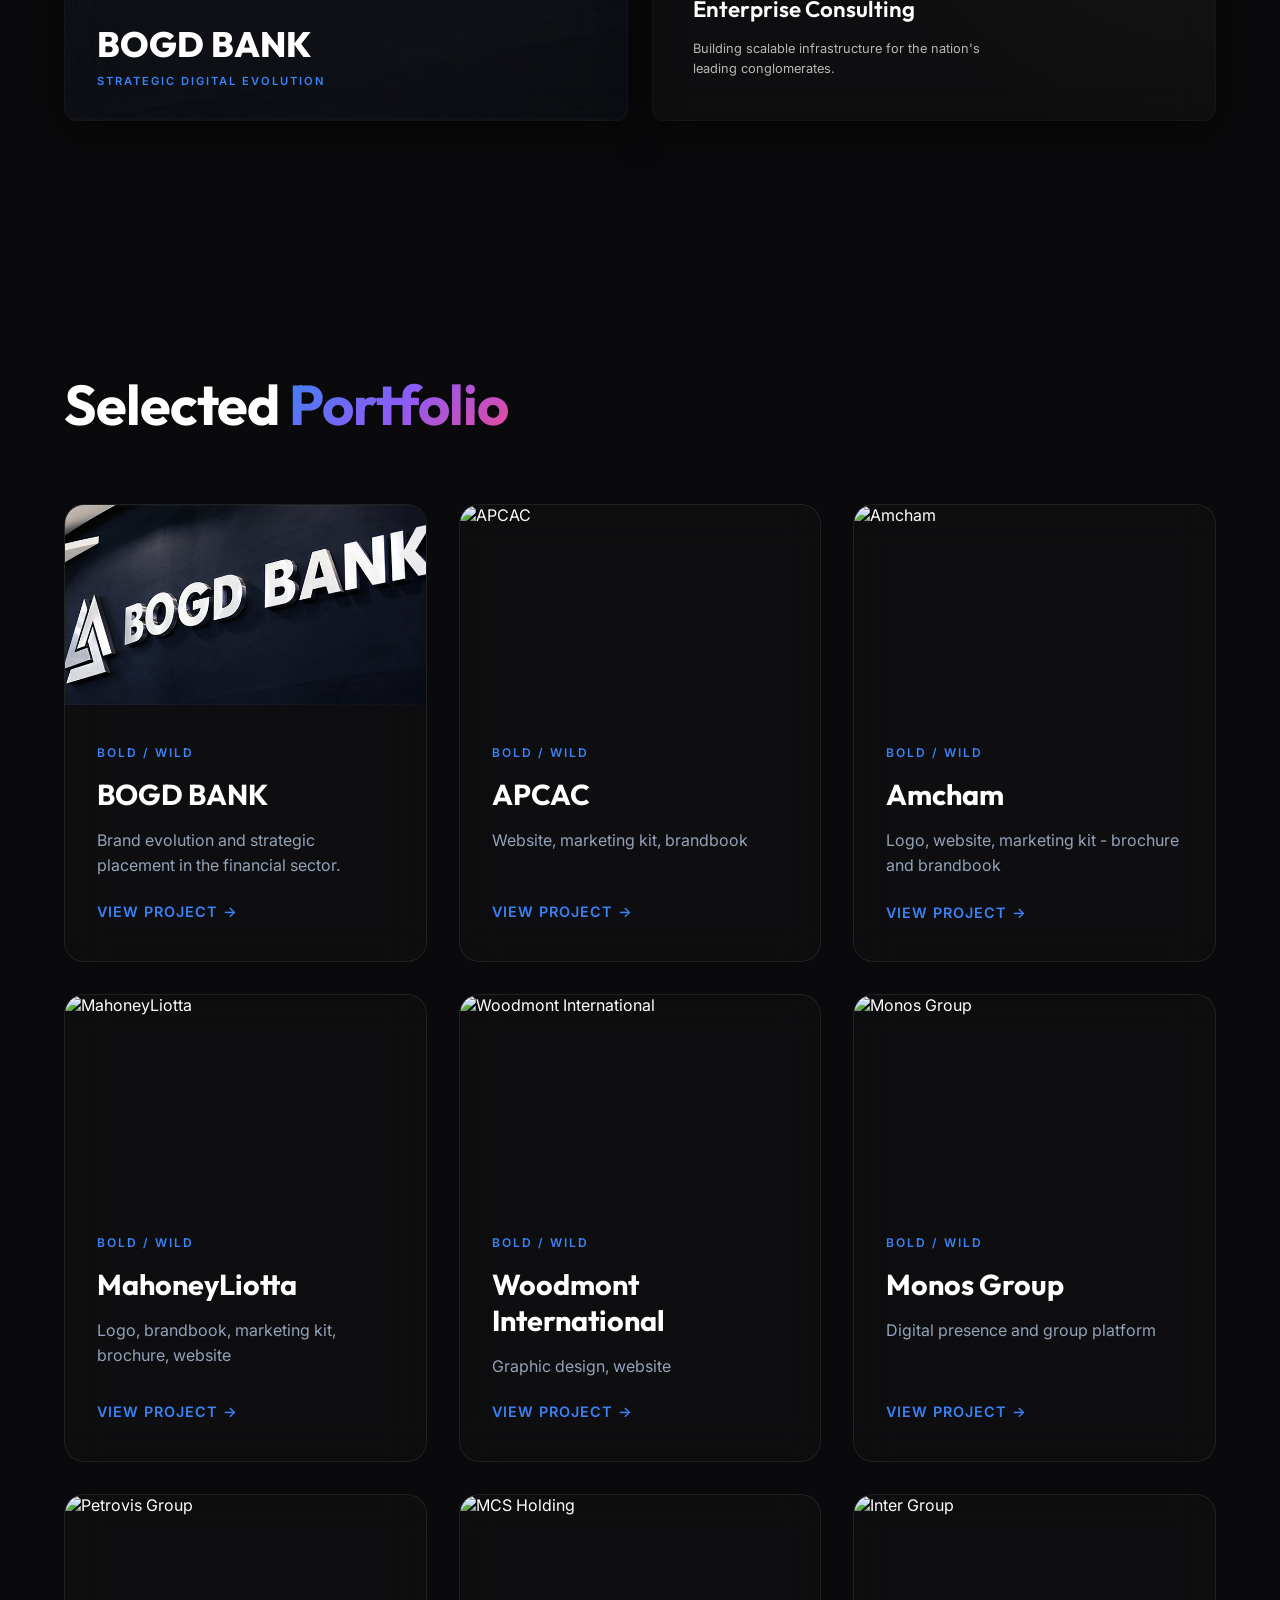
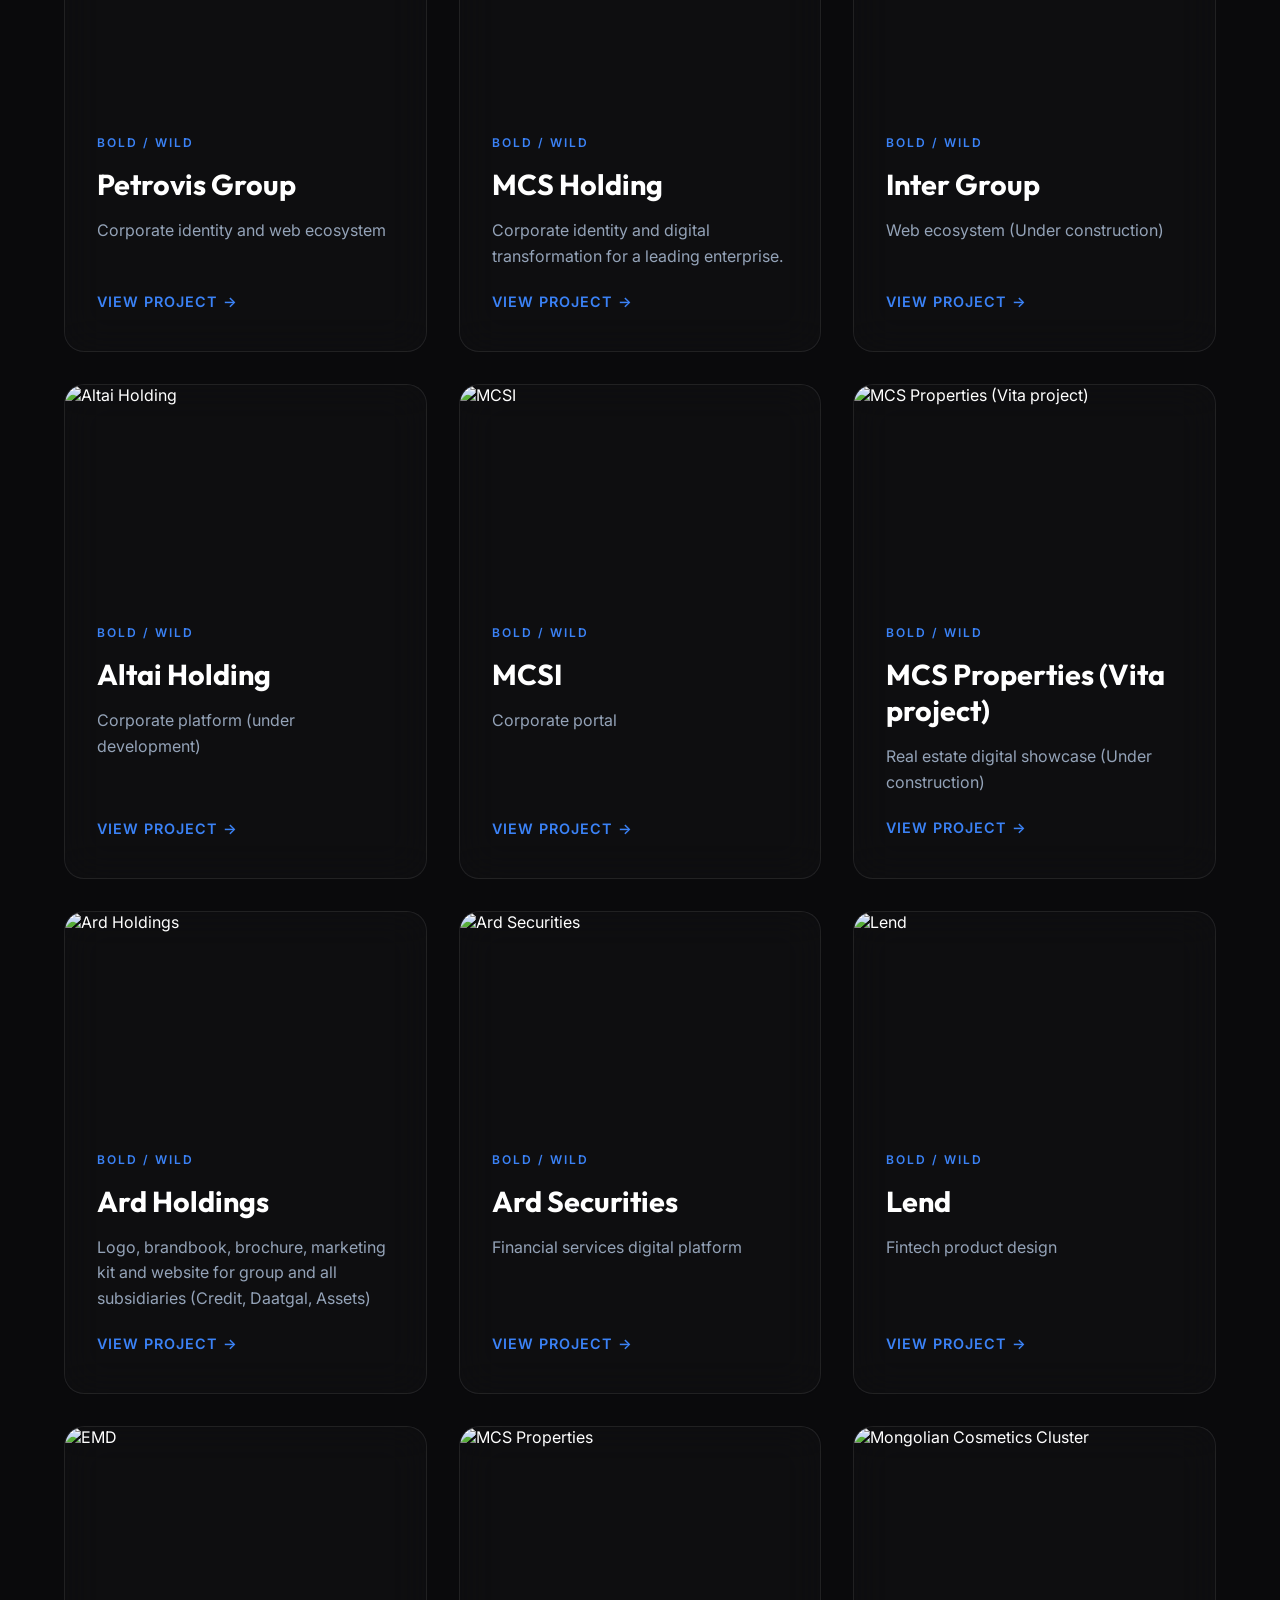
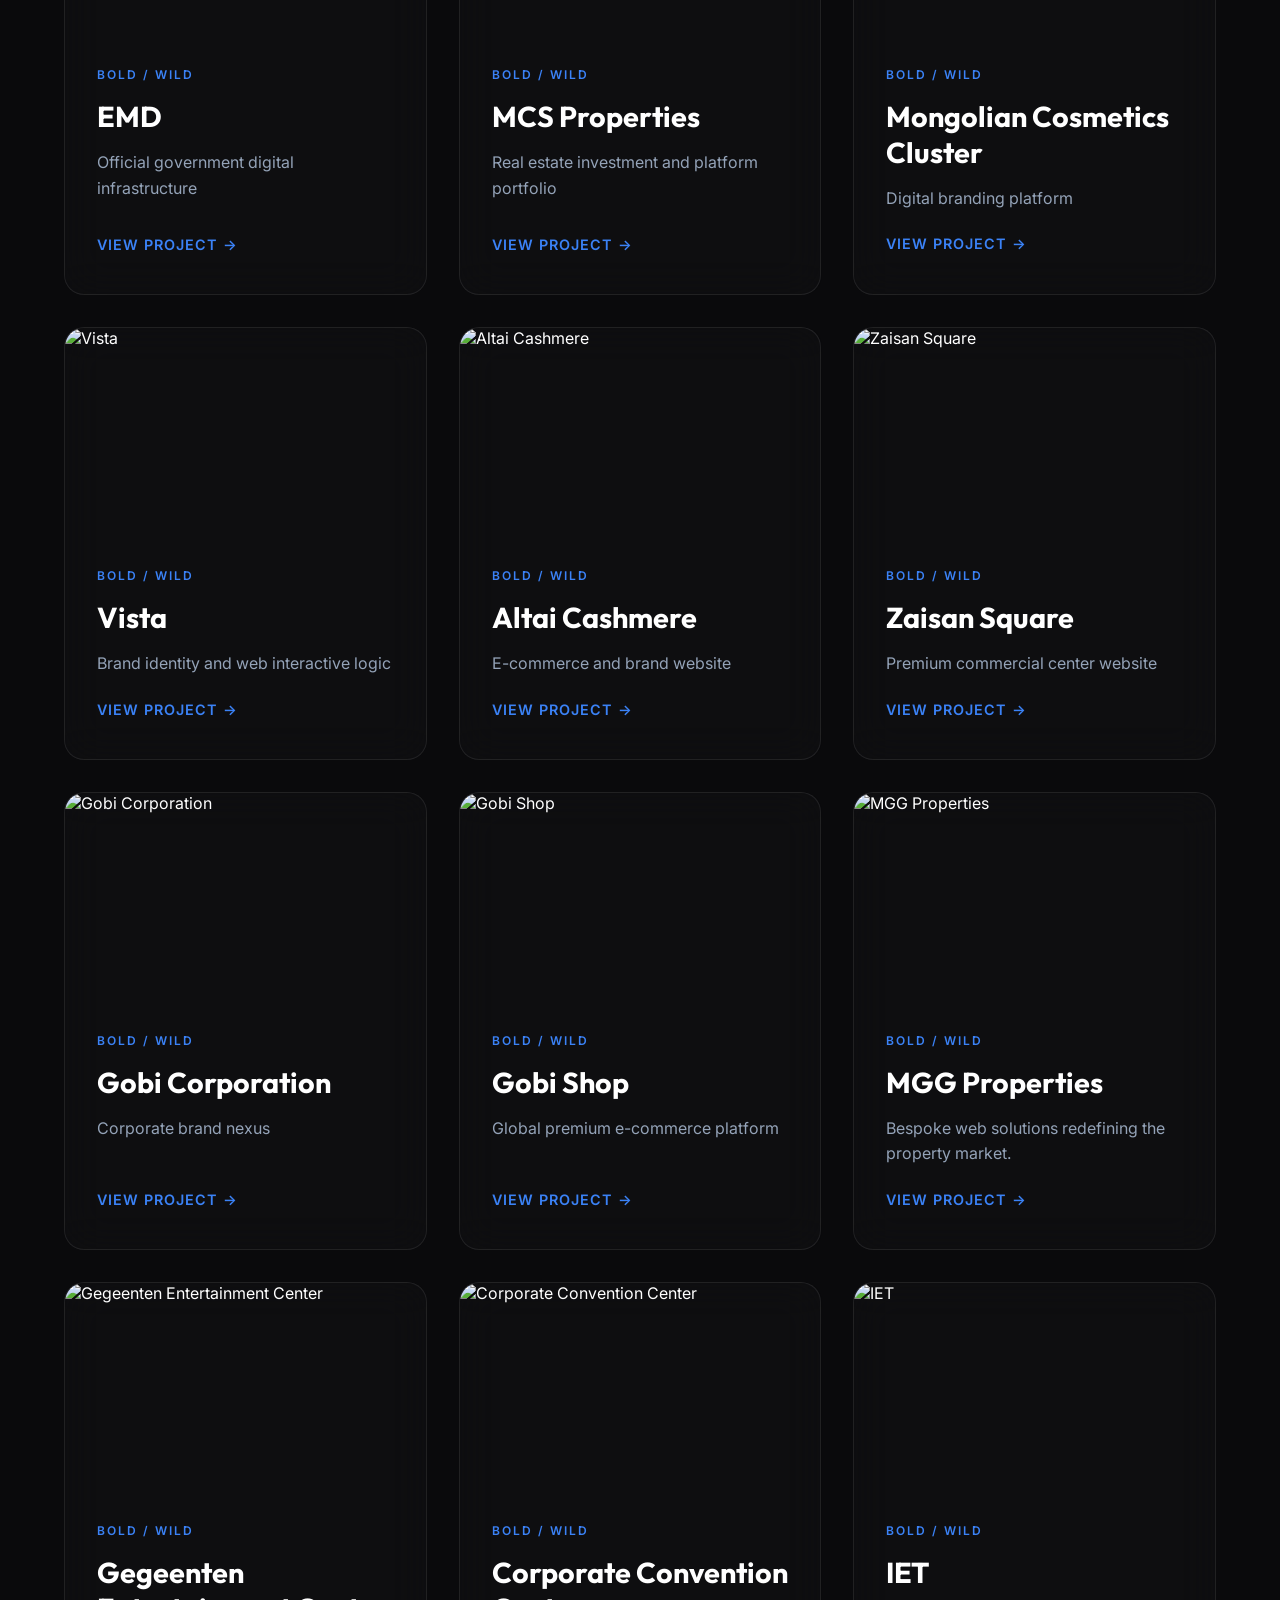
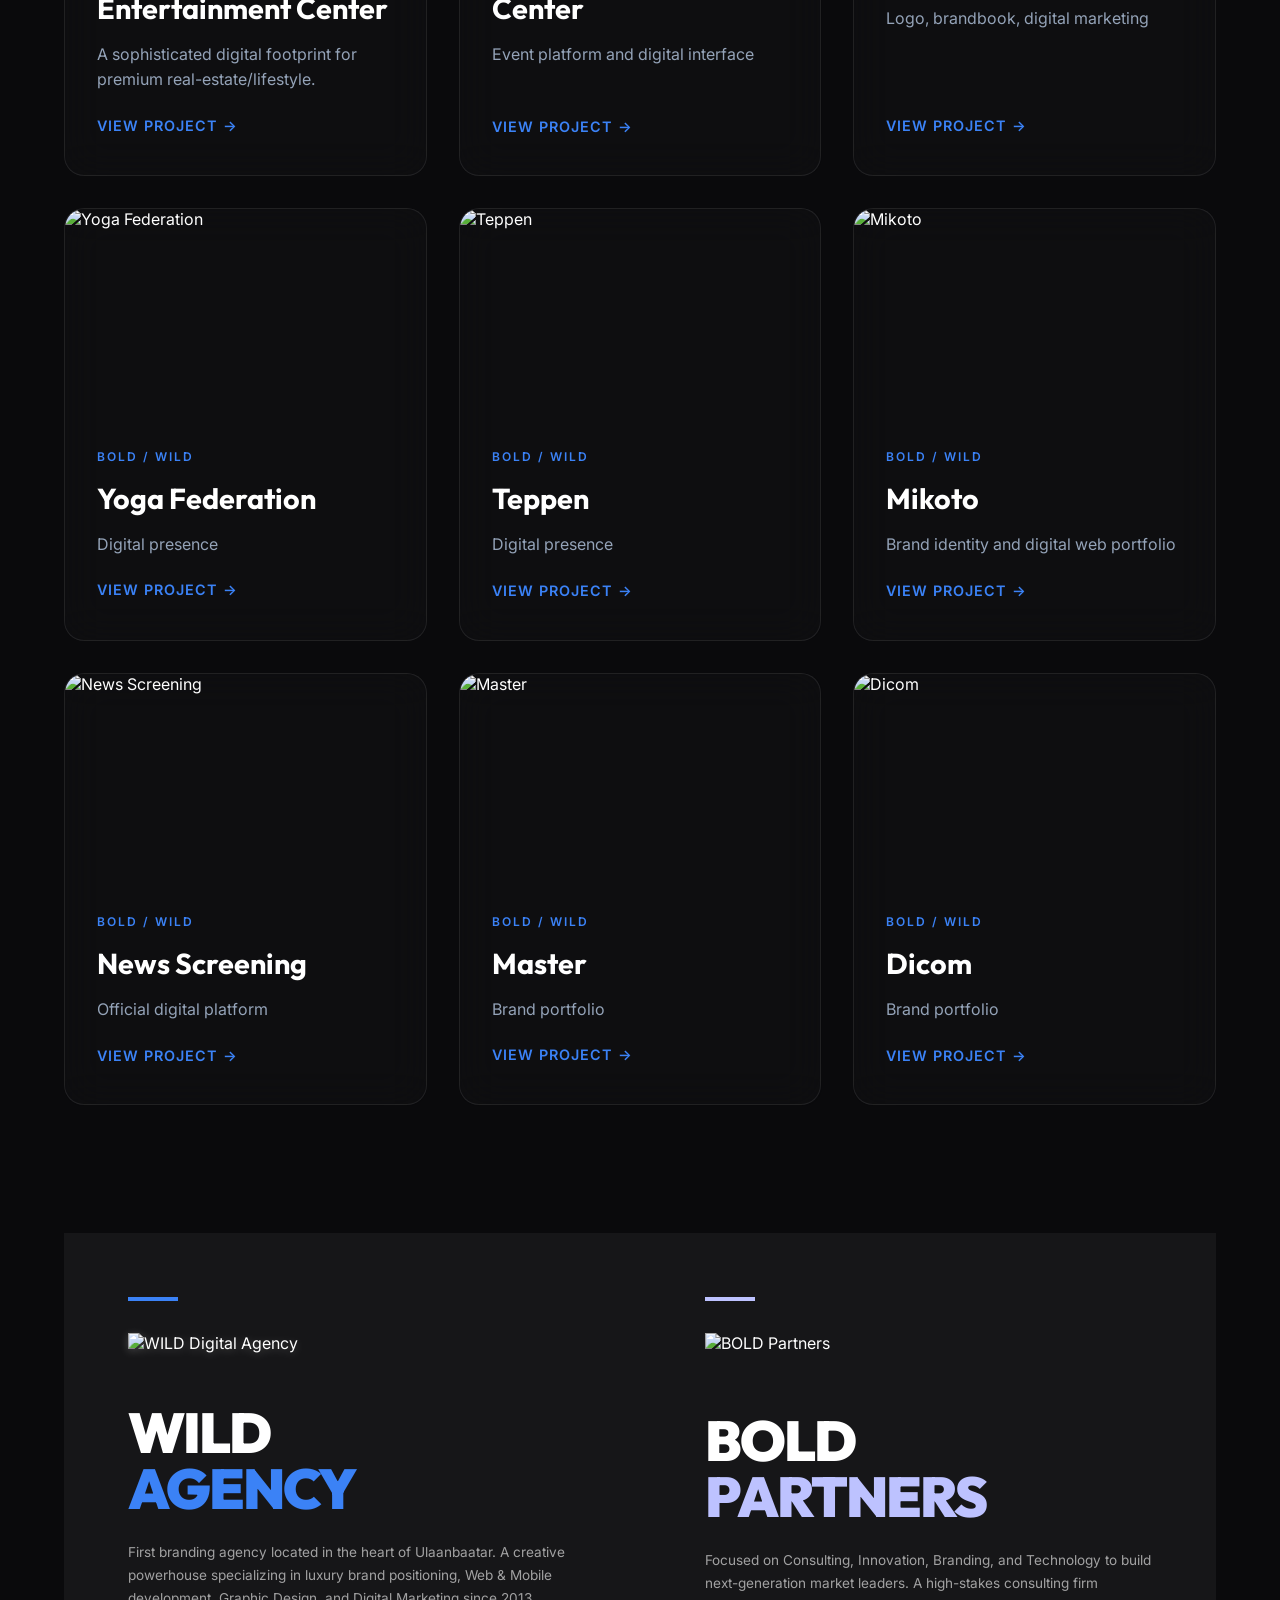
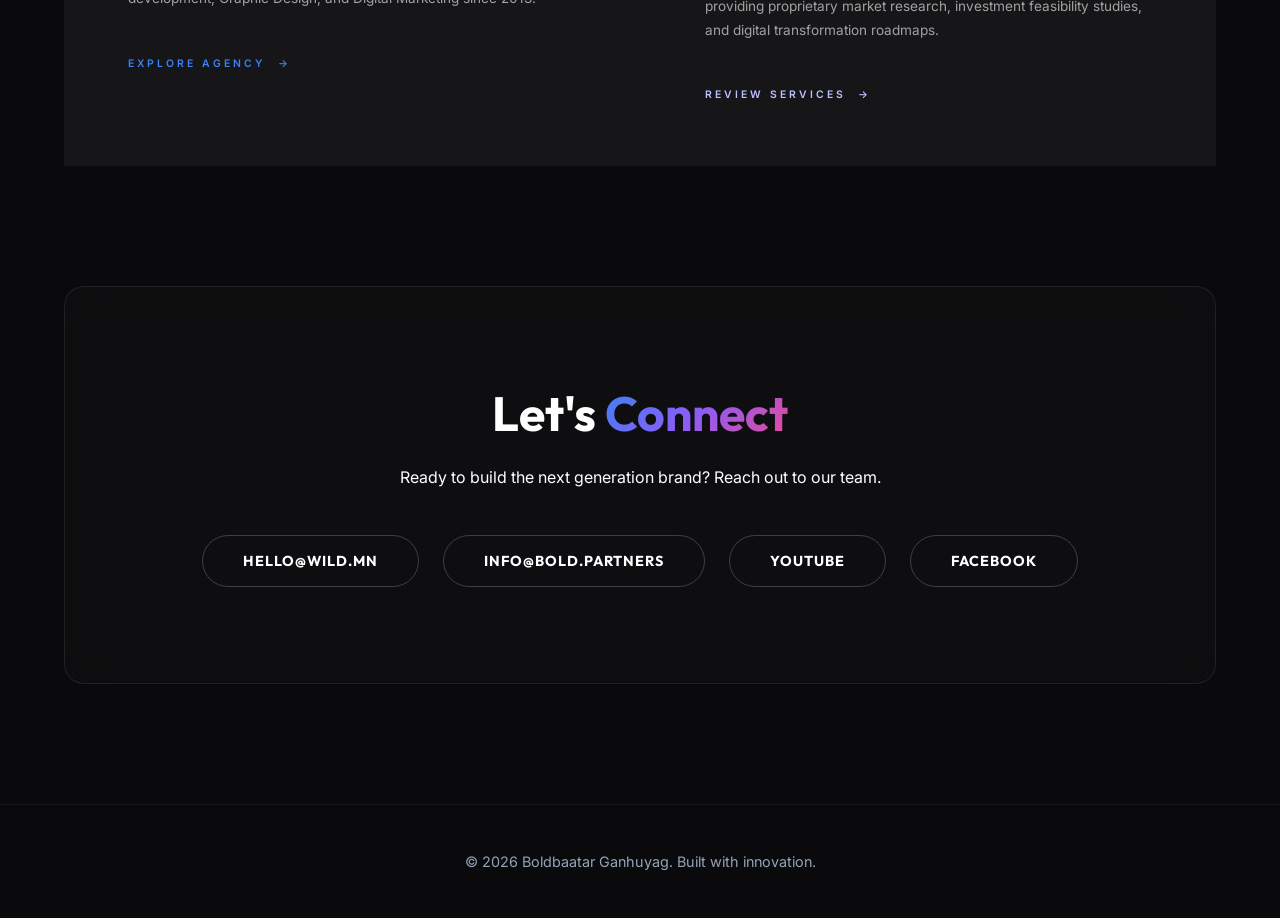
==== commit 6e2e8bb7: "feat: applied intelligent unsplash placeholder photography categorically mapped to remaining text-on" ====
--- a/index.html
+++ b/index.html
@@ -146,6 +146,12 @@
                 </div>
                 <div class="project-card glassmorphism">
 
+                    <div class="card-img-wrapper">
+
+                        <img src="https://images.unsplash.com/photo-1542744173-8e7e53415bb0?auto=format&fit=crop&w=600&q=80" alt="APCAC" class="card-img">
+
+                    </div>
+
                     <div class="card-content">
                         <span class="tag">BOLD / WILD</span>
                         <h3>APCAC</h3>
@@ -203,6 +209,12 @@
                 </div>
                 <div class="project-card glassmorphism">
 
+                    <div class="card-img-wrapper">
+
+                        <img src="https://images.unsplash.com/photo-1486406146926-c627a92ad1ab?auto=format&fit=crop&w=600&q=80" alt="Petrovis Group" class="card-img">
+
+                    </div>
+
                     <div class="card-content">
                         <span class="tag">BOLD / WILD</span>
                         <h3>Petrovis Group</h3>
@@ -212,6 +224,12 @@
                 </div>
                 <div class="project-card glassmorphism">
 
+                    <div class="card-img-wrapper">
+
+                        <img src="https://images.unsplash.com/photo-1542744173-8e7e53415bb0?auto=format&fit=crop&w=600&q=80" alt="MCS Holding" class="card-img">
+
+                    </div>
+
                     <div class="card-content">
                         <span class="tag">BOLD / WILD</span>
                         <h3>MCS Holding</h3>
@@ -221,6 +239,12 @@
                 </div>
                 <div class="project-card glassmorphism">
 
+                    <div class="card-img-wrapper">
+
+                        <img src="https://images.unsplash.com/photo-1461749280684-dccba630e2f6?auto=format&fit=crop&w=600&q=80" alt="Inter Group" class="card-img">
+
+                    </div>
+
                     <div class="card-content">
                         <span class="tag">BOLD / WILD</span>
                         <h3>Inter Group</h3>
@@ -230,6 +254,12 @@
                 </div>
                 <div class="project-card glassmorphism">
 
+                    <div class="card-img-wrapper">
+
+                        <img src="https://images.unsplash.com/photo-1486406146926-c627a92ad1ab?auto=format&fit=crop&w=600&q=80" alt="Altai Holding" class="card-img">
+
+                    </div>
+
                     <div class="card-content">
                         <span class="tag">BOLD / WILD</span>
                         <h3>Altai Holding</h3>
@@ -251,6 +281,12 @@
                 </div>
                 <div class="project-card glassmorphism">
 
+                    <div class="card-img-wrapper">
+
+                        <img src="https://images.unsplash.com/photo-1512917774080-9991f1c4c750?auto=format&fit=crop&w=600&q=80" alt="MCS Properties (Vita project)" class="card-img">
+
+                    </div>
+
                     <div class="card-content">
                         <span class="tag">BOLD / WILD</span>
                         <h3>MCS Properties (Vita project)</h3>
@@ -260,6 +296,12 @@
                 </div>
                 <div class="project-card glassmorphism">
 
+                    <div class="card-img-wrapper">
+
+                        <img src="https://images.unsplash.com/photo-1611974789855-9c2a0a7236a3?auto=format&fit=crop&w=600&q=80" alt="Ard Holdings" class="card-img">
+
+                    </div>
+
                     <div class="card-content">
                         <span class="tag">BOLD / WILD</span>
                         <h3>Ard Holdings</h3>
@@ -269,6 +311,12 @@
                 </div>
                 <div class="project-card glassmorphism">
 
+                    <div class="card-img-wrapper">
+
+                        <img src="https://images.unsplash.com/photo-1611974789855-9c2a0a7236a3?auto=format&fit=crop&w=600&q=80" alt="Ard Securities" class="card-img">
+
+                    </div>
+
                     <div class="card-content">
                         <span class="tag">BOLD / WILD</span>
                         <h3>Ard Securities</h3>
@@ -278,6 +326,12 @@
                 </div>
                 <div class="project-card glassmorphism">
 
+                    <div class="card-img-wrapper">
+
+                        <img src="https://images.unsplash.com/photo-1461749280684-dccba630e2f6?auto=format&fit=crop&w=600&q=80" alt="Lend" class="card-img">
+
+                    </div>
+
                     <div class="card-content">
                         <span class="tag">BOLD / WILD</span>
                         <h3>Lend</h3>
@@ -299,6 +353,12 @@
                 </div>
                 <div class="project-card glassmorphism">
 
+                    <div class="card-img-wrapper">
+
+                        <img src="https://images.unsplash.com/photo-1512917774080-9991f1c4c750?auto=format&fit=crop&w=600&q=80" alt="MCS Properties" class="card-img">
+
+                    </div>
+
                     <div class="card-content">
                         <span class="tag">BOLD / WILD</span>
                         <h3>MCS Properties</h3>
@@ -344,6 +404,12 @@
                 </div>
                 <div class="project-card glassmorphism">
 
+                    <div class="card-img-wrapper">
+
+                        <img src="https://images.unsplash.com/photo-1519500099198-fd81846b6535?auto=format&fit=crop&w=600&q=80" alt="Zaisan Square" class="card-img">
+
+                    </div>
+
                     <div class="card-content">
                         <span class="tag">BOLD / WILD</span>
                         <h3>Zaisan Square</h3>
@@ -365,6 +431,12 @@
                 </div>
                 <div class="project-card glassmorphism">
 
+                    <div class="card-img-wrapper">
+
+                        <img src="https://images.unsplash.com/photo-1560179707-f14e90ef3623?auto=format&fit=crop&w=600&q=80" alt="Gobi Shop" class="card-img">
+
+                    </div>
+
                     <div class="card-content">
                         <span class="tag">BOLD / WILD</span>
                         <h3>Gobi Shop</h3>
@@ -398,6 +470,12 @@
                 </div>
                 <div class="project-card glassmorphism">
 
+                    <div class="card-img-wrapper">
+
+                        <img src="https://images.unsplash.com/photo-1540575467063-178a50c2df87?auto=format&fit=crop&w=600&q=80" alt="Corporate Convention Center" class="card-img">
+
+                    </div>
+
                     <div class="card-content">
                         <span class="tag">BOLD / WILD</span>
                         <h3>Corporate Convention Center</h3>
@@ -407,6 +485,12 @@
                 </div>
                 <div class="project-card glassmorphism">
 
+                    <div class="card-img-wrapper">
+
+                        <img src="https://images.unsplash.com/photo-1542744173-8e7e53415bb0?auto=format&fit=crop&w=600&q=80" alt="IET" class="card-img">
+
+                    </div>
+
                     <div class="card-content">
                         <span class="tag">BOLD / WILD</span>
                         <h3>IET</h3>
@@ -416,6 +500,12 @@
                 </div>
                 <div class="project-card glassmorphism">
 
+                    <div class="card-img-wrapper">
+
+                        <img src="https://images.unsplash.com/photo-1544367567-0f2fcb009e0b?auto=format&fit=crop&w=600&q=80" alt="Yoga Federation" class="card-img">
+
+                    </div>
+
                     <div class="card-content">
                         <span class="tag">BOLD / WILD</span>
                         <h3>Yoga Federation</h3>
@@ -425,6 +515,12 @@
                 </div>
                 <div class="project-card glassmorphism">
 
+                    <div class="card-img-wrapper">
+
+                        <img src="https://images.unsplash.com/photo-1580828369019-22204c348f95?auto=format&fit=crop&w=600&q=80" alt="Teppen" class="card-img">
+
+                    </div>
+
                     <div class="card-content">
                         <span class="tag">BOLD / WILD</span>
                         <h3>Teppen</h3>
@@ -434,6 +530,12 @@
                 </div>
                 <div class="project-card glassmorphism">
 
+                    <div class="card-img-wrapper">
+
+                        <img src="https://images.unsplash.com/photo-1580828369019-22204c348f95?auto=format&fit=crop&w=600&q=80" alt="Mikoto" class="card-img">
+
+                    </div>
+
                     <div class="card-content">
                         <span class="tag">BOLD / WILD</span>
                         <h3>Mikoto</h3>
@@ -443,6 +545,12 @@
                 </div>
                 <div class="project-card glassmorphism">
 
+                    <div class="card-img-wrapper">
+
+                        <img src="https://images.unsplash.com/photo-1504711434969-e33886168f5c?auto=format&fit=crop&w=600&q=80" alt="News Screening" class="card-img">
+
+                    </div>
+
                     <div class="card-content">
                         <span class="tag">BOLD / WILD</span>
                         <h3>News Screening</h3>
@@ -463,6 +571,12 @@
                     </div>
                 </div>
                 <div class="project-card glassmorphism">
+
+                    <div class="card-img-wrapper">
+
+                        <img src="https://images.unsplash.com/photo-1461749280684-dccba630e2f6?auto=format&fit=crop&w=600&q=80" alt="Dicom" class="card-img">
+
+                    </div>
 
                     <div class="card-content">
                         <span class="tag">BOLD / WILD</span>
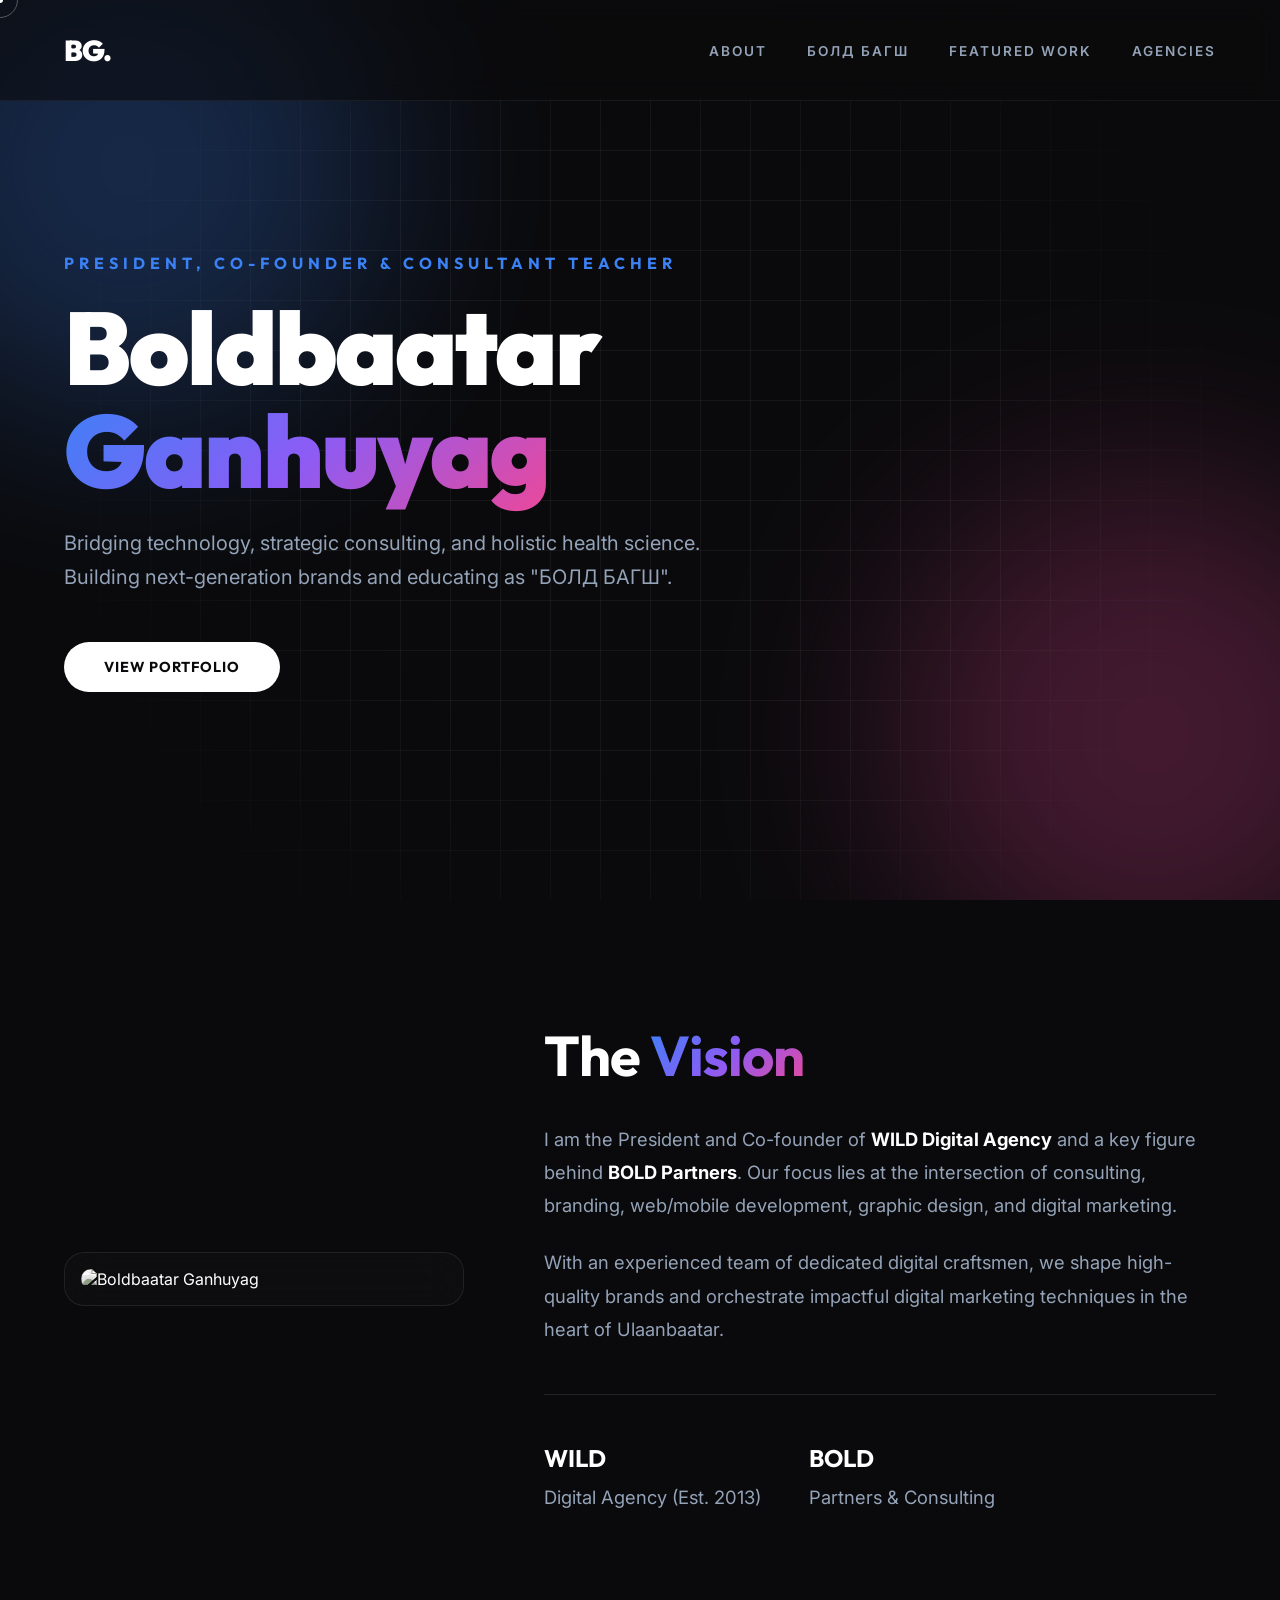
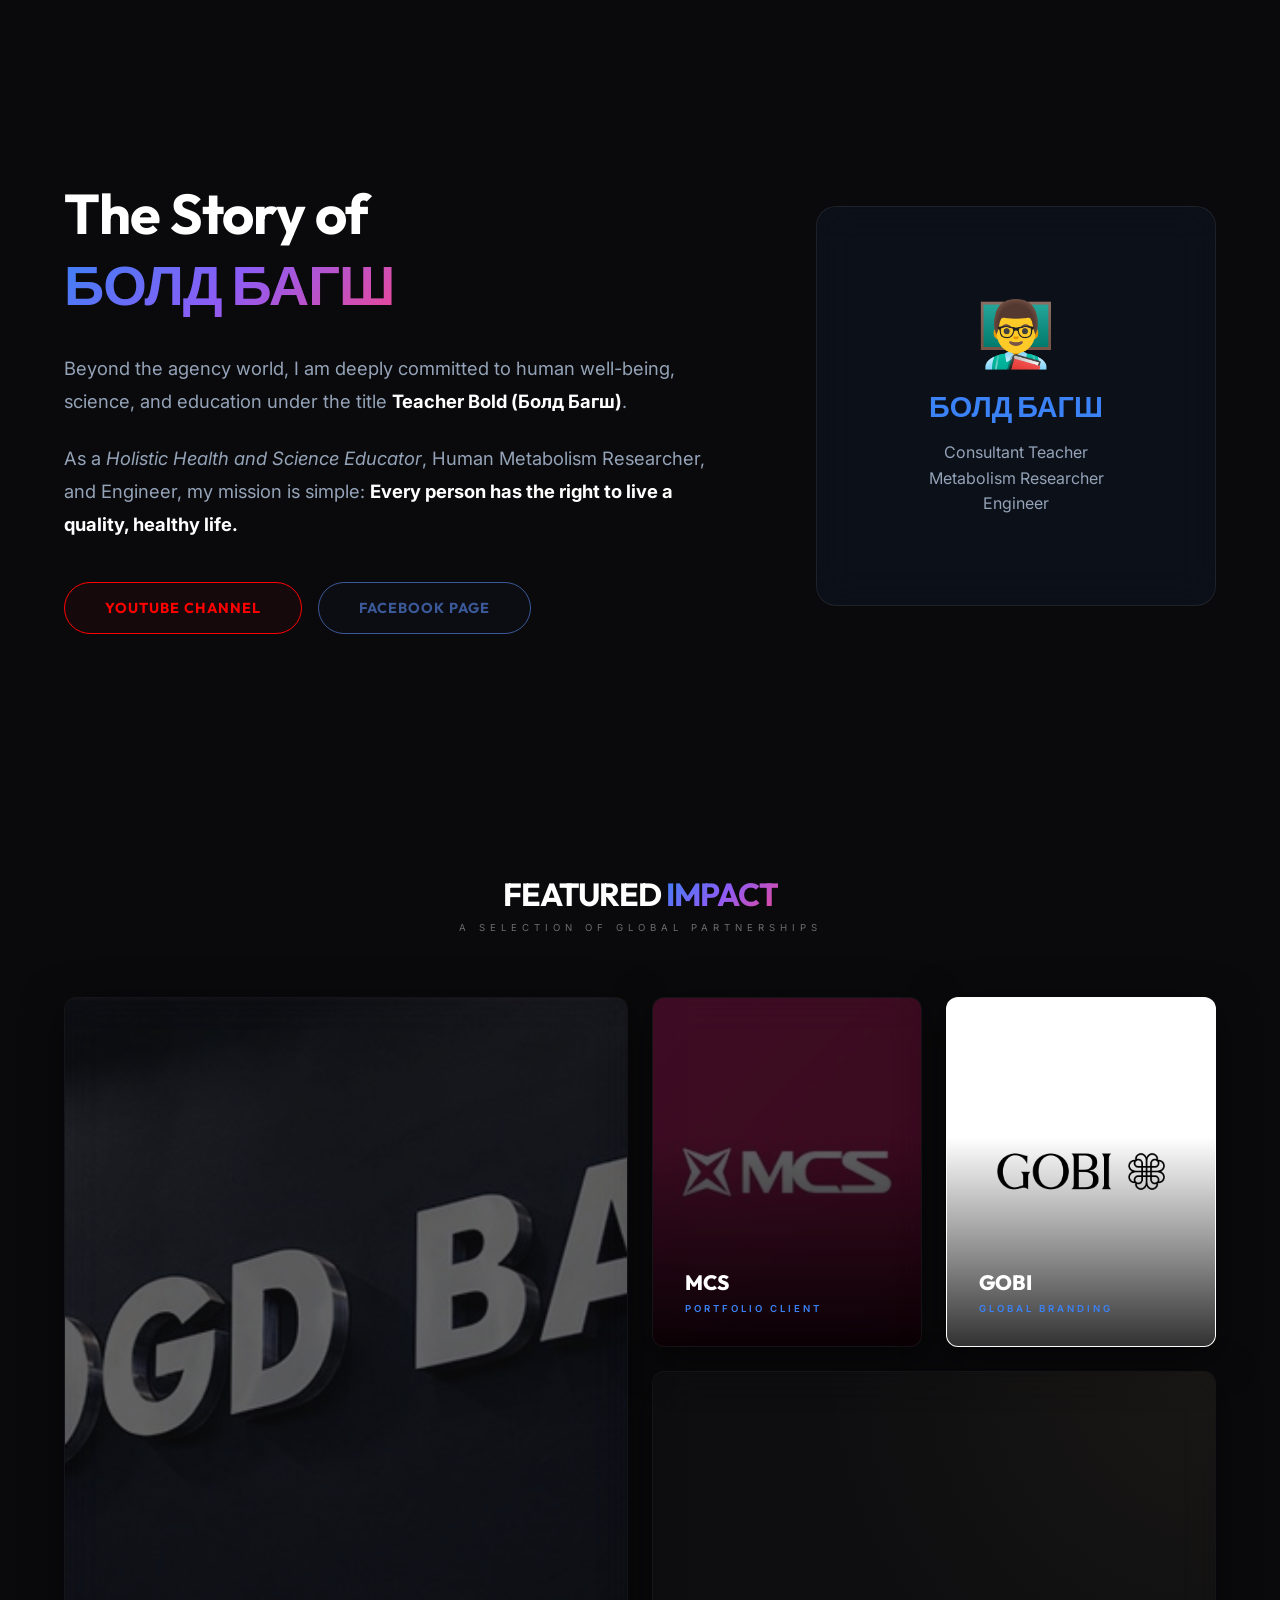
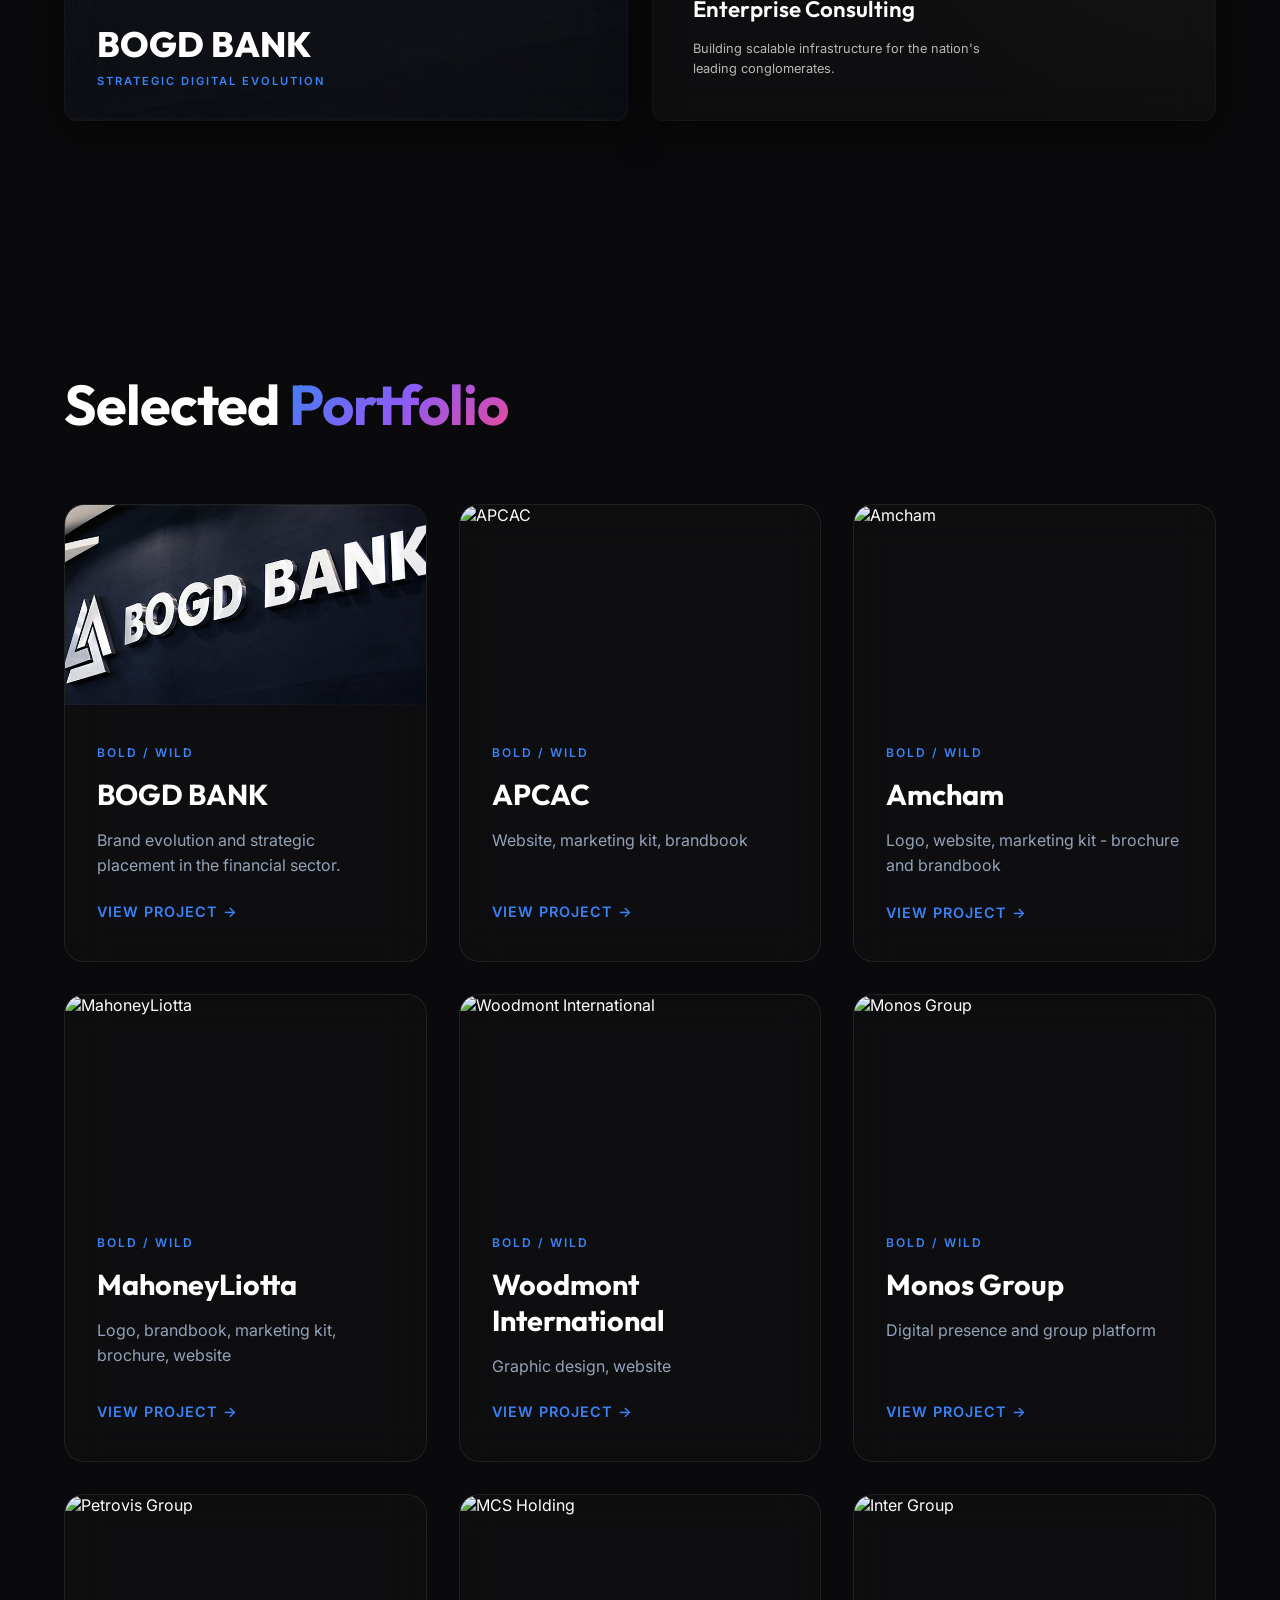
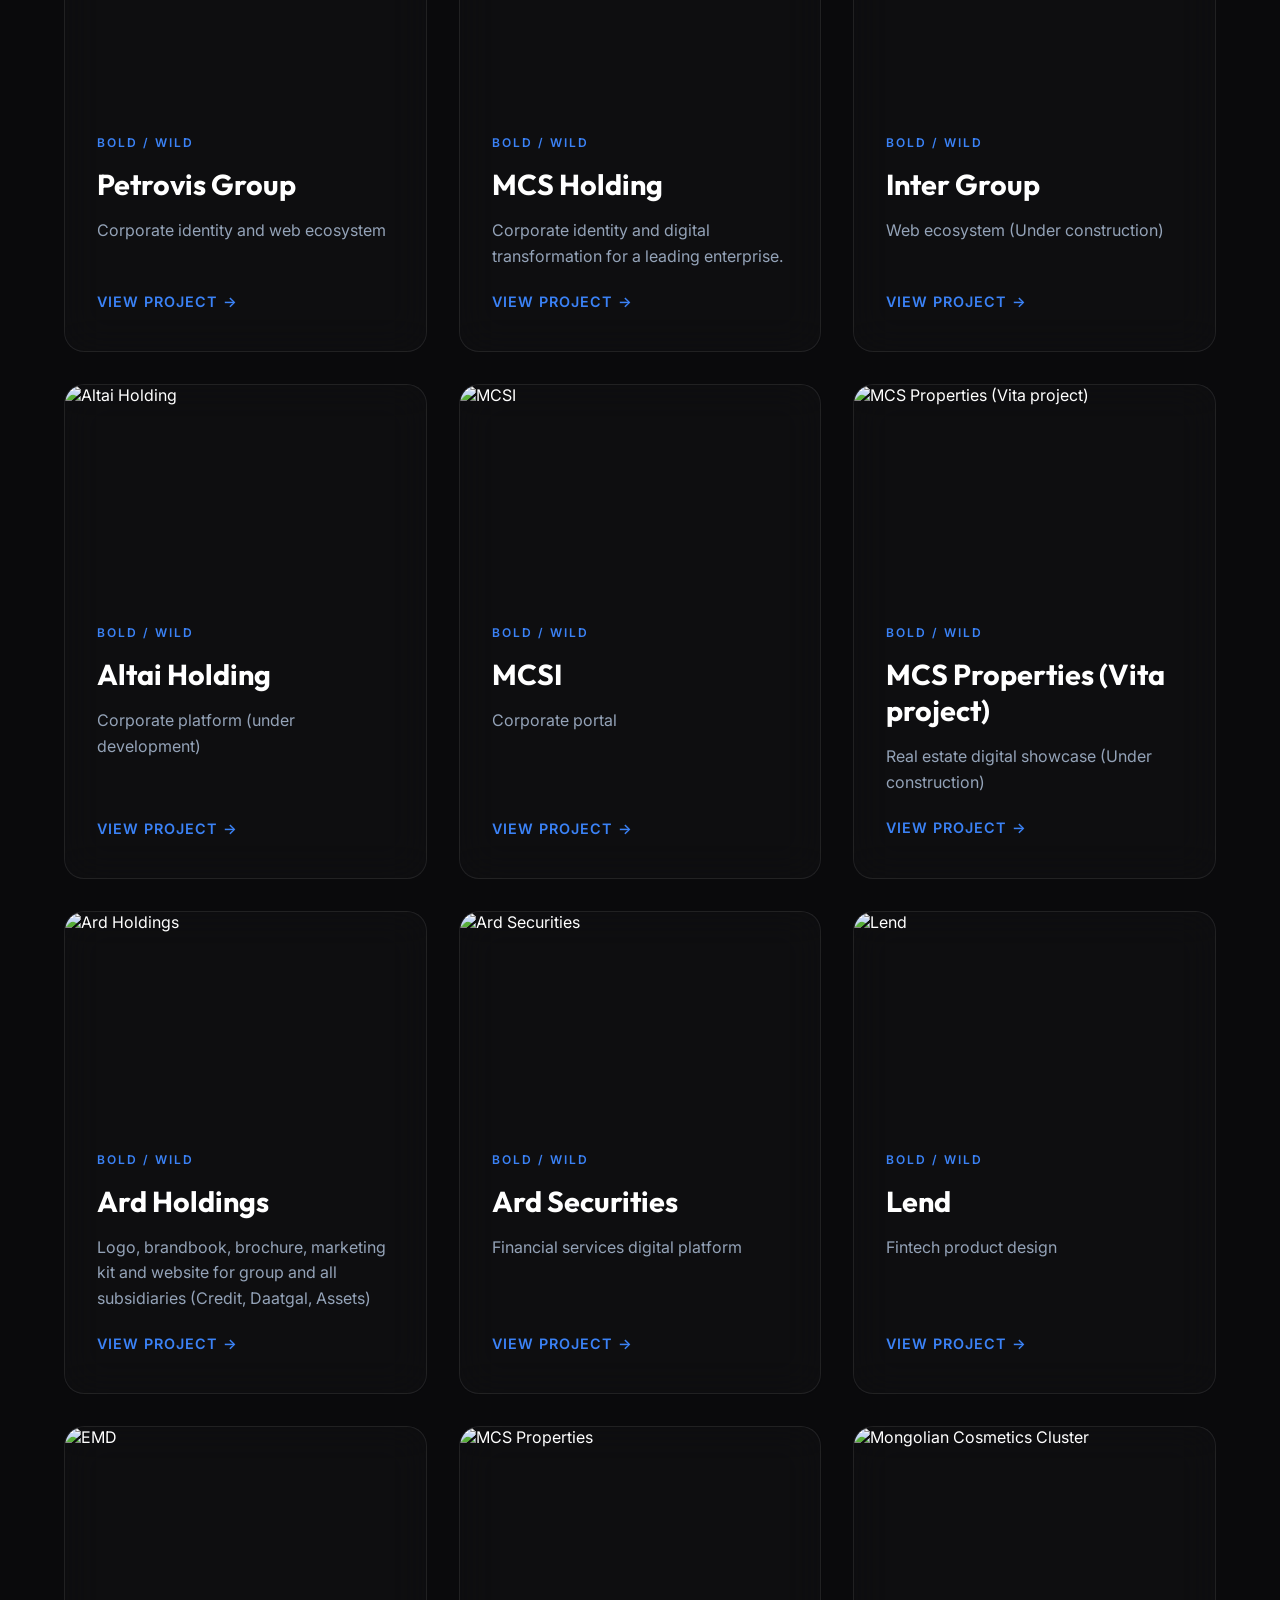
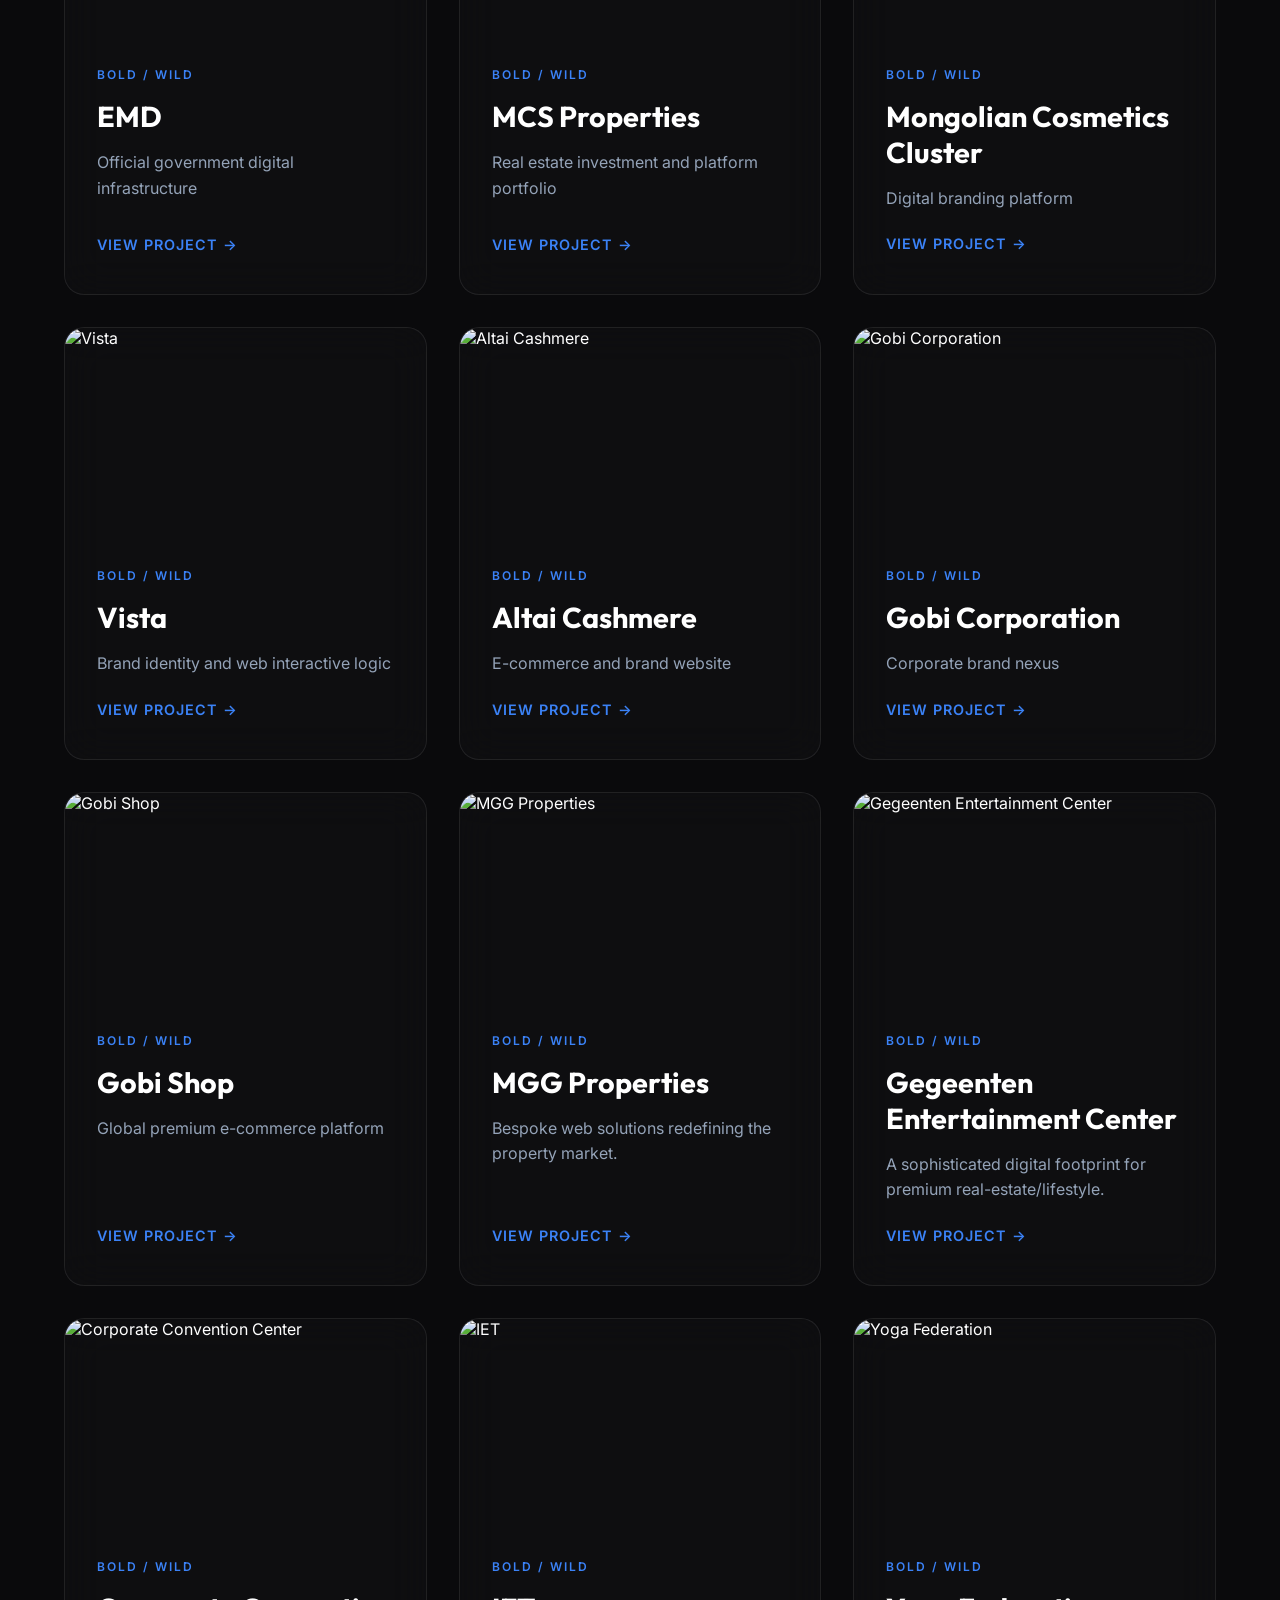
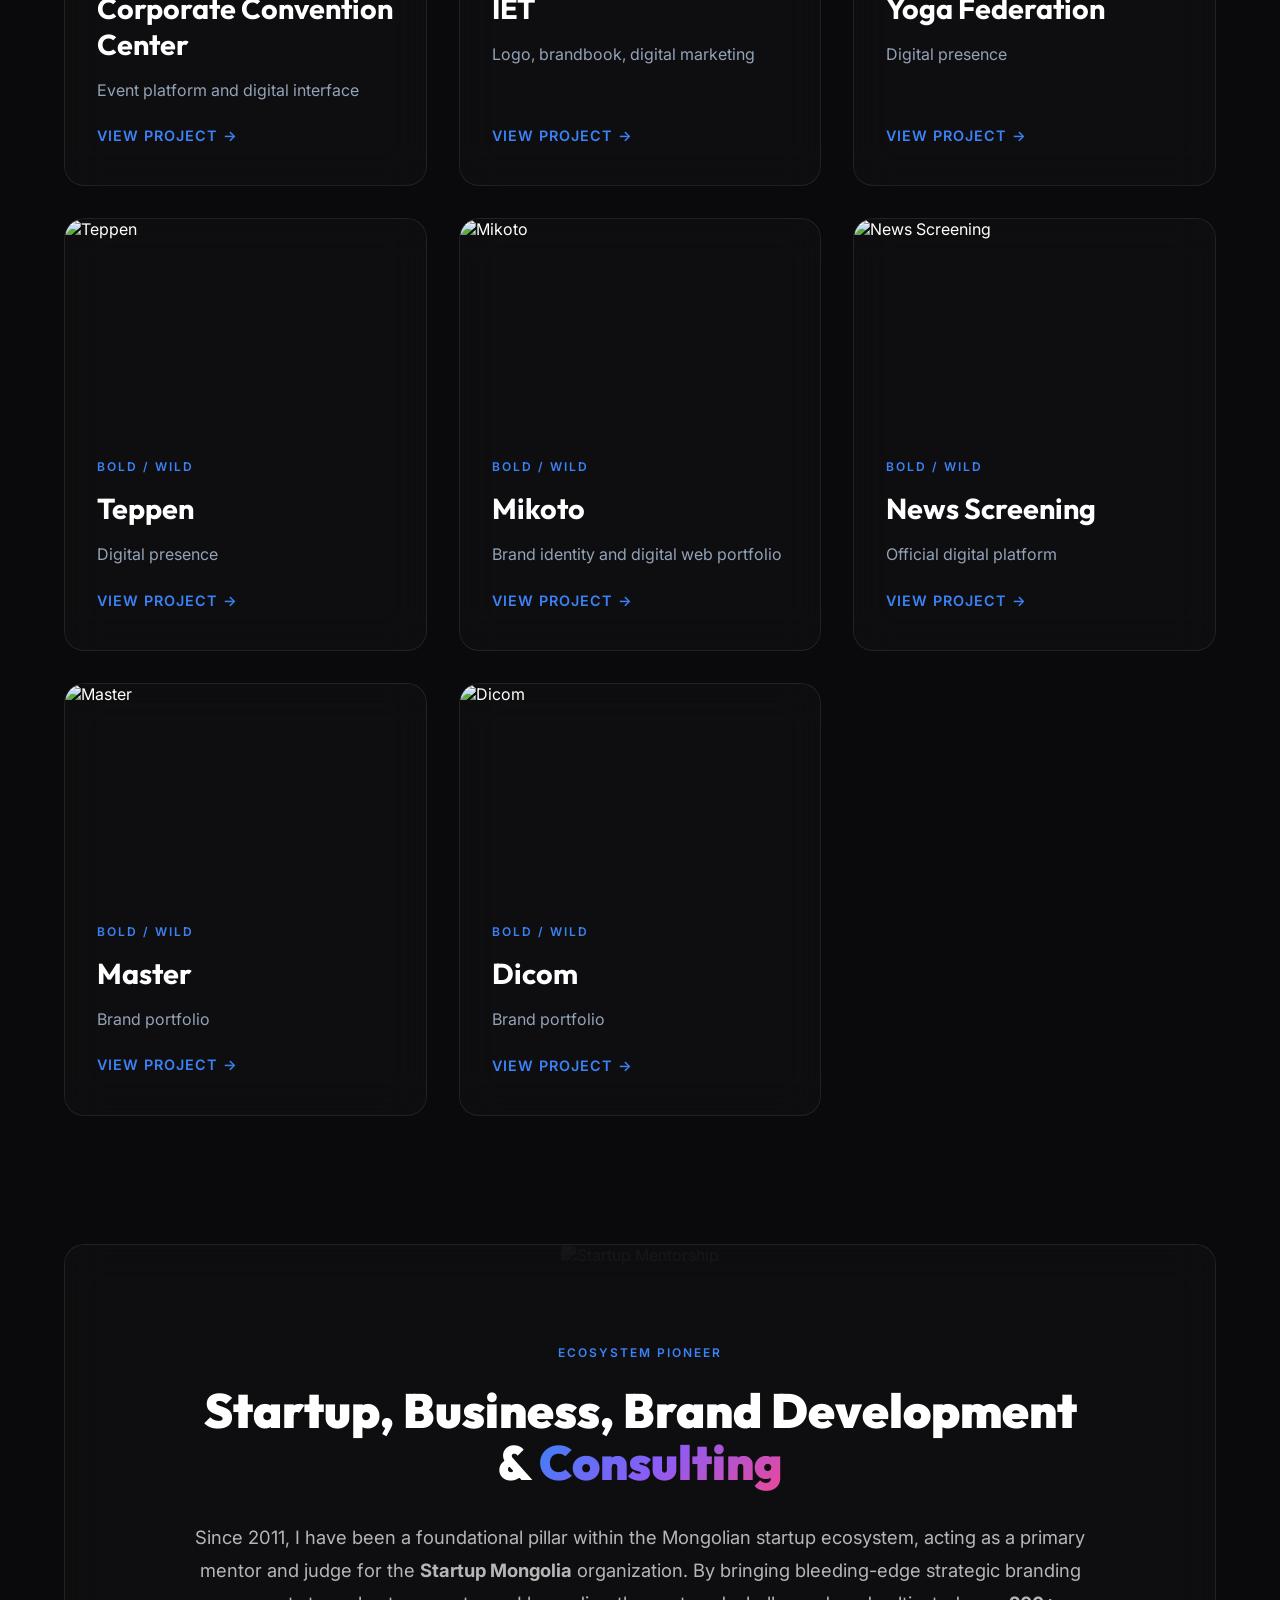
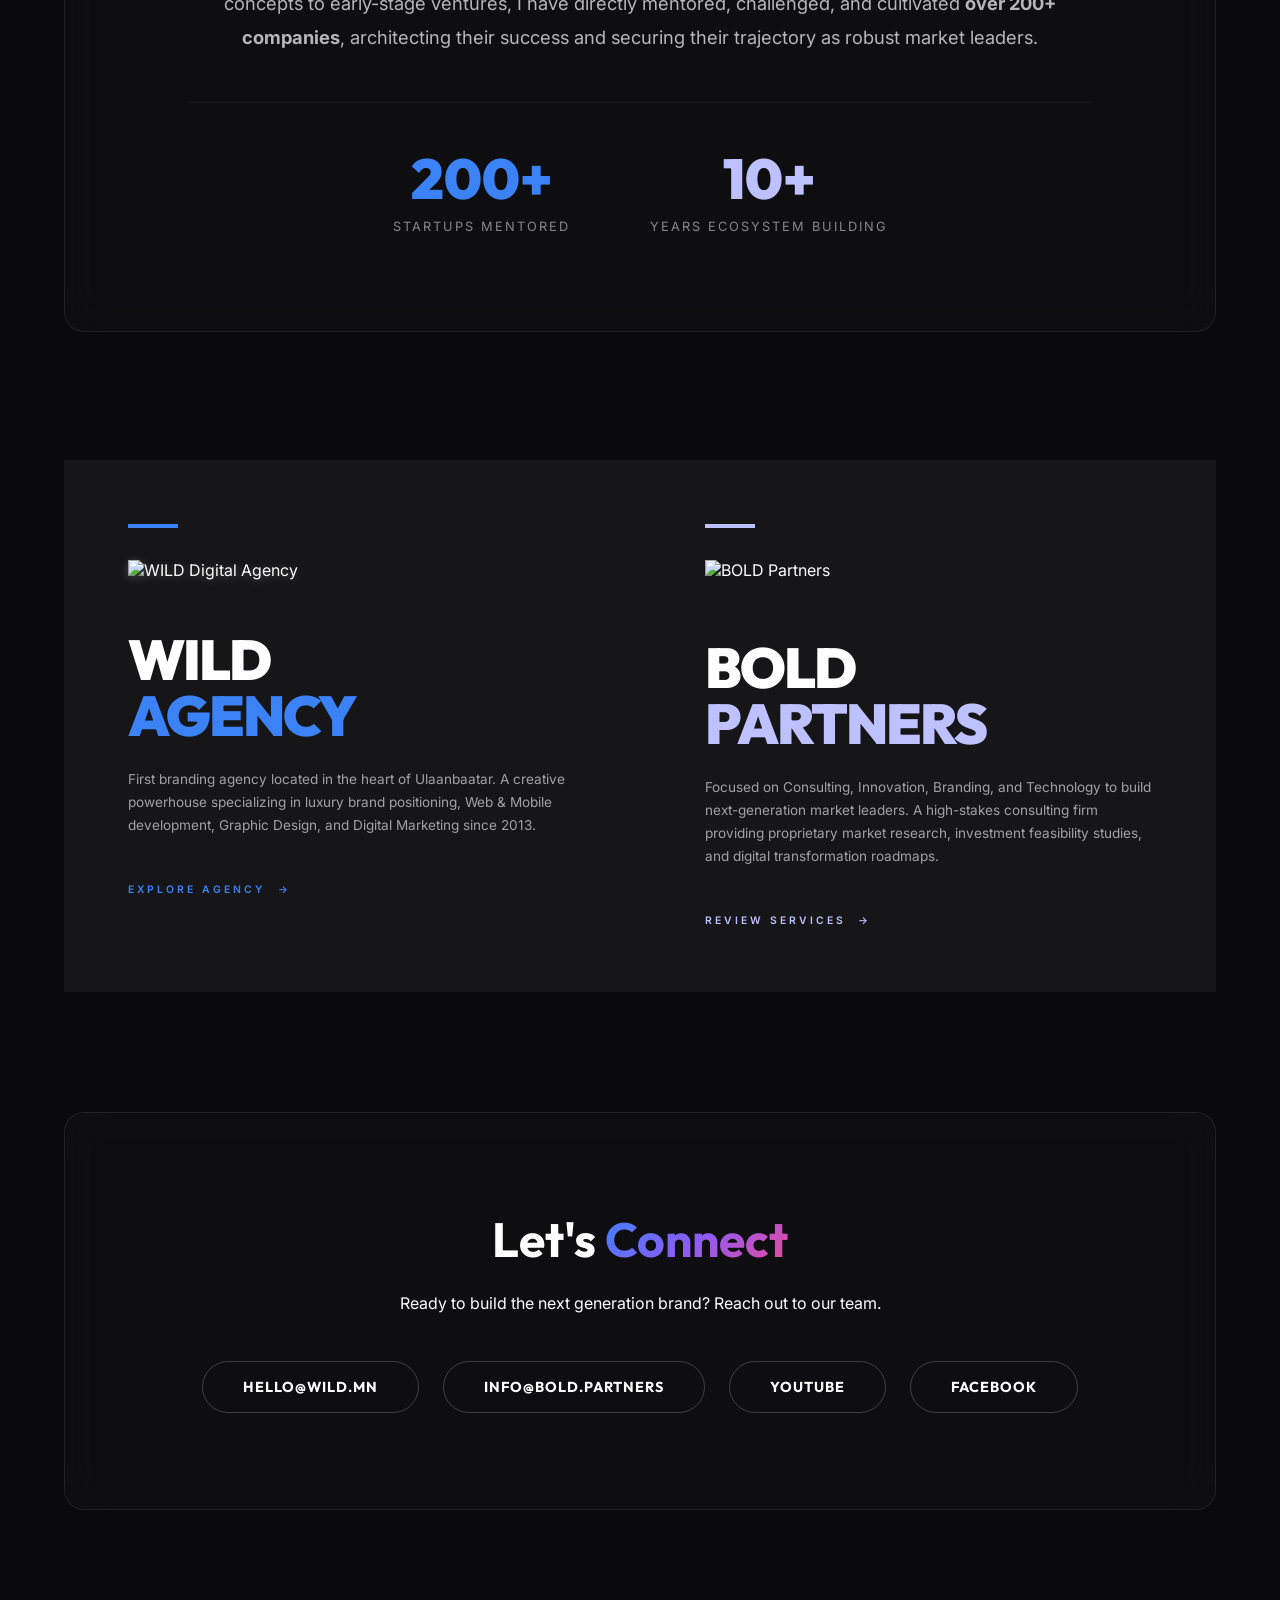
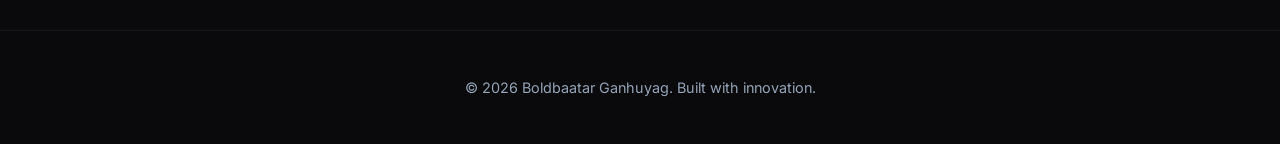
==== commit d181a261: "feat: curated Zaisan drop, engineered massive new Startup consulting section with immersive storytel" ====
--- a/index.html
+++ b/index.html
@@ -402,21 +402,7 @@
                         <a href="http://altaicashmere.mn" target="_blank" class="card-link">View Project &rarr;</a>
                     </div>
                 </div>
-                <div class="project-card glassmorphism">
-
-                    <div class="card-img-wrapper">
-
-                        <img src="https://images.unsplash.com/photo-1519500099198-fd81846b6535?auto=format&fit=crop&w=600&q=80" alt="Zaisan Square" class="card-img">
-
-                    </div>
-
-                    <div class="card-content">
-                        <span class="tag">BOLD / WILD</span>
-                        <h3>Zaisan Square</h3>
-                        <p>Premium commercial center website</p>
-                        <a href="http://zaisansquare.mn" target="_blank" class="card-link">View Project &rarr;</a>
-                    </div>
-                </div>
+
                 <div class="project-card glassmorphism">
                     <div class="card-img-wrapper">
                         <img src="https://wild.mn/wp-content/uploads/2016/12/20_gobi_thumb-635x454.jpg" alt="Gobi Corporation" class="card-img">
@@ -517,7 +503,7 @@
 
                     <div class="card-img-wrapper">
 
-                        <img src="https://images.unsplash.com/photo-1580828369019-22204c348f95?auto=format&fit=crop&w=600&q=80" alt="Teppen" class="card-img">
+                        <img src="https://images.unsplash.com/photo-1579871494447-9811cf80d66c?auto=format&fit=crop&w=600&q=80" alt="Teppen" class="card-img">
 
                     </div>
 
@@ -532,7 +518,7 @@
 
                     <div class="card-img-wrapper">
 
-                        <img src="https://images.unsplash.com/photo-1580828369019-22204c348f95?auto=format&fit=crop&w=600&q=80" alt="Mikoto" class="card-img">
+                        <img src="https://images.unsplash.com/photo-1553621042-f6e147245754?auto=format&fit=crop&w=600&q=80" alt="Mikoto" class="card-img">
 
                     </div>
 
@@ -583,6 +569,33 @@
                         <h3>Dicom</h3>
                         <p>Brand portfolio</p>
                         <a href="http://beta.dicom.mn/" target="_blank" class="card-link">View Project &rarr;</a>
+                    </div>
+                </div>
+            </div>
+        </section>
+
+        <!-- New Startup Mentorship Section -->
+        <section id="ecosystem-leadership" class="fade-in" style="margin-top: 8rem;">
+            <div class="glassmorphism" style="border-radius: 20px; padding: 6rem 3rem; position: relative; overflow: hidden; text-align: center;">
+                <div class="bento-img-wrapper" style="opacity: 0.1; z-index: 0; position: absolute; inset: 0;">
+                    <img src="https://images.unsplash.com/photo-1542744173-8e7e53415bb0?auto=format&fit=crop&w=1600&q=80" style="width: 100%; height: 100%; object-fit: cover; filter: grayscale(100%);" alt="Startup Mentorship">
+                </div>
+                <div style="position: relative; z-index: 2; max-width: 900px; margin: 0 auto;">
+                    <span class="tag" style="margin-bottom: 1.5rem; display: inline-block;">ECOSYSTEM PIONEER</span>
+                    <h2 style="font-size: 3rem; font-family: var(--font-head); font-weight: 900; line-height: 1.1; margin-bottom: 2rem;">Startup, Business, Brand Development & <span class="gradient-text">Consulting</span></h2>
+                    <p style="font-size: 1.15rem; line-height: 1.8; color: rgba(255,255,255,0.7); margin-bottom: 3rem;">
+                        Since 2011, I have been a foundational pillar within the Mongolian startup ecosystem, acting as a primary mentor and judge for the <strong>Startup Mongolia</strong> organization. 
+                        By bringing bleeding-edge strategic branding concepts to early-stage ventures, I have directly mentored, challenged, and cultivated <strong>over 200+ companies</strong>, architecting their success and securing their trajectory as robust market leaders.
+                    </p>
+                    <div style="display: flex; gap: 5rem; justify-content: center; align-items: center; border-top: 1px solid rgba(255,255,255,0.05); padding-top: 3rem;">
+                        <div style="text-align: center;">
+                            <h4 style="font-size: 3.5rem; font-family: var(--font-head); font-weight: 900; color: var(--accent-1); margin-bottom: 0.5rem; line-height: 1;">200+</h4>
+                            <span style="font-size: 0.8rem; text-transform: uppercase; letter-spacing: 2px; color: rgba(255,255,255,0.5);">Startups Mentored</span>
+                        </div>
+                        <div style="text-align: center;">
+                            <h4 style="font-size: 3.5rem; font-family: var(--font-head); font-weight: 900; color: #bdc2ff; margin-bottom: 0.5rem; line-height: 1;">10+</h4>
+                            <span style="font-size: 0.8rem; text-transform: uppercase; letter-spacing: 2px; color: rgba(255,255,255,0.5);">Years Ecosystem Building</span>
+                        </div>
                     </div>
                 </div>
             </div>
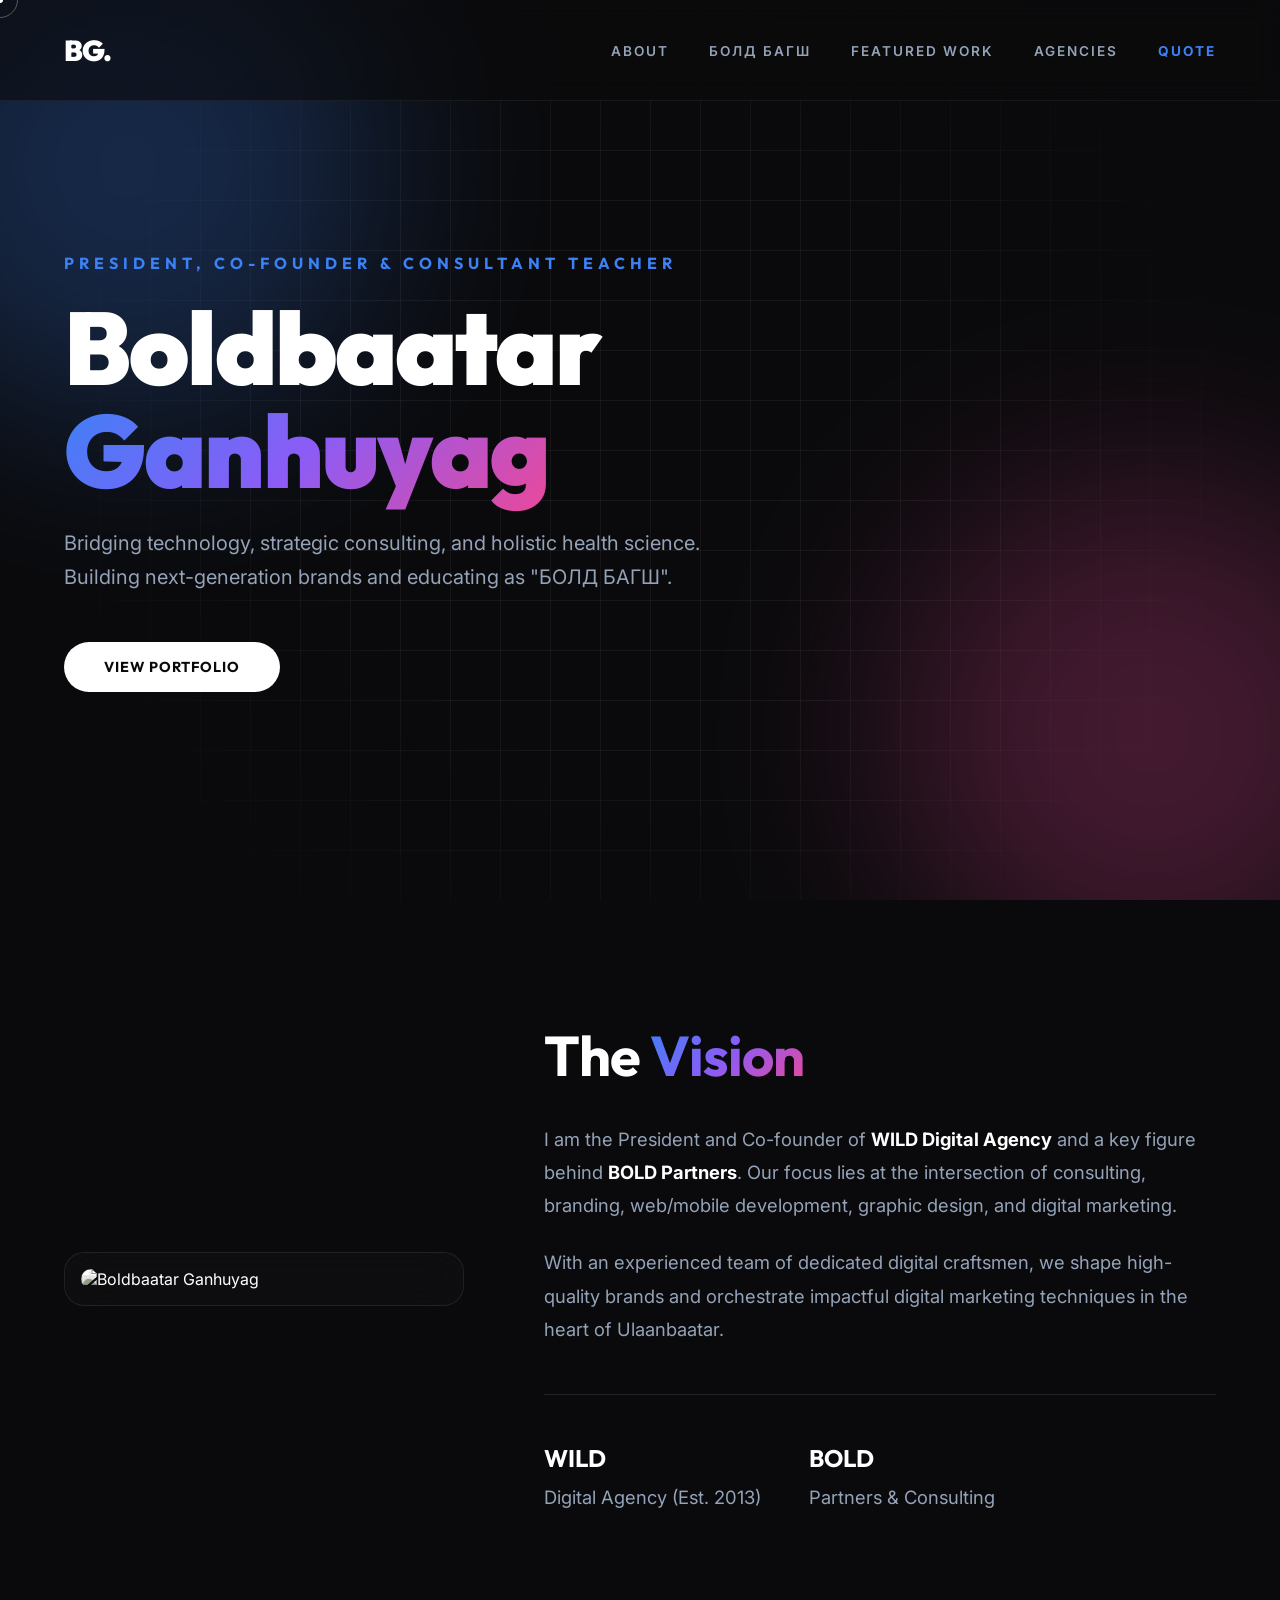
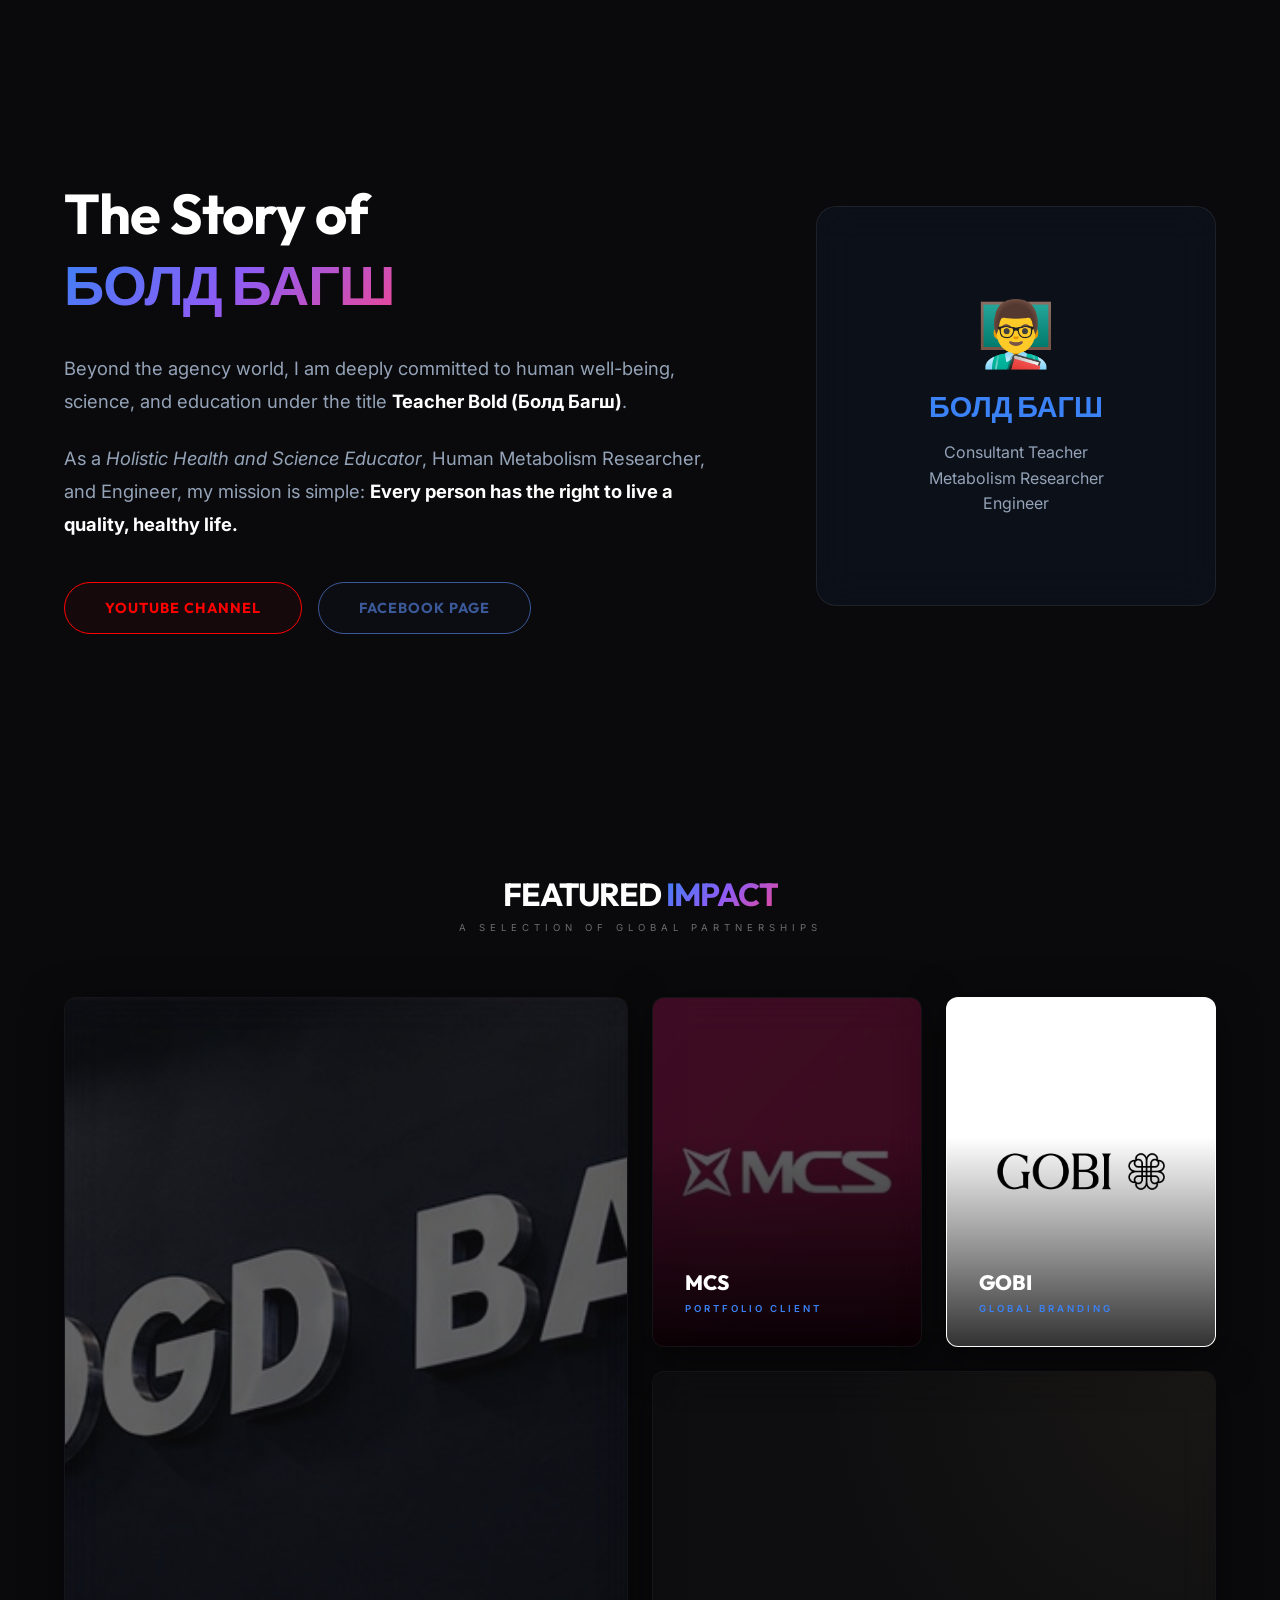
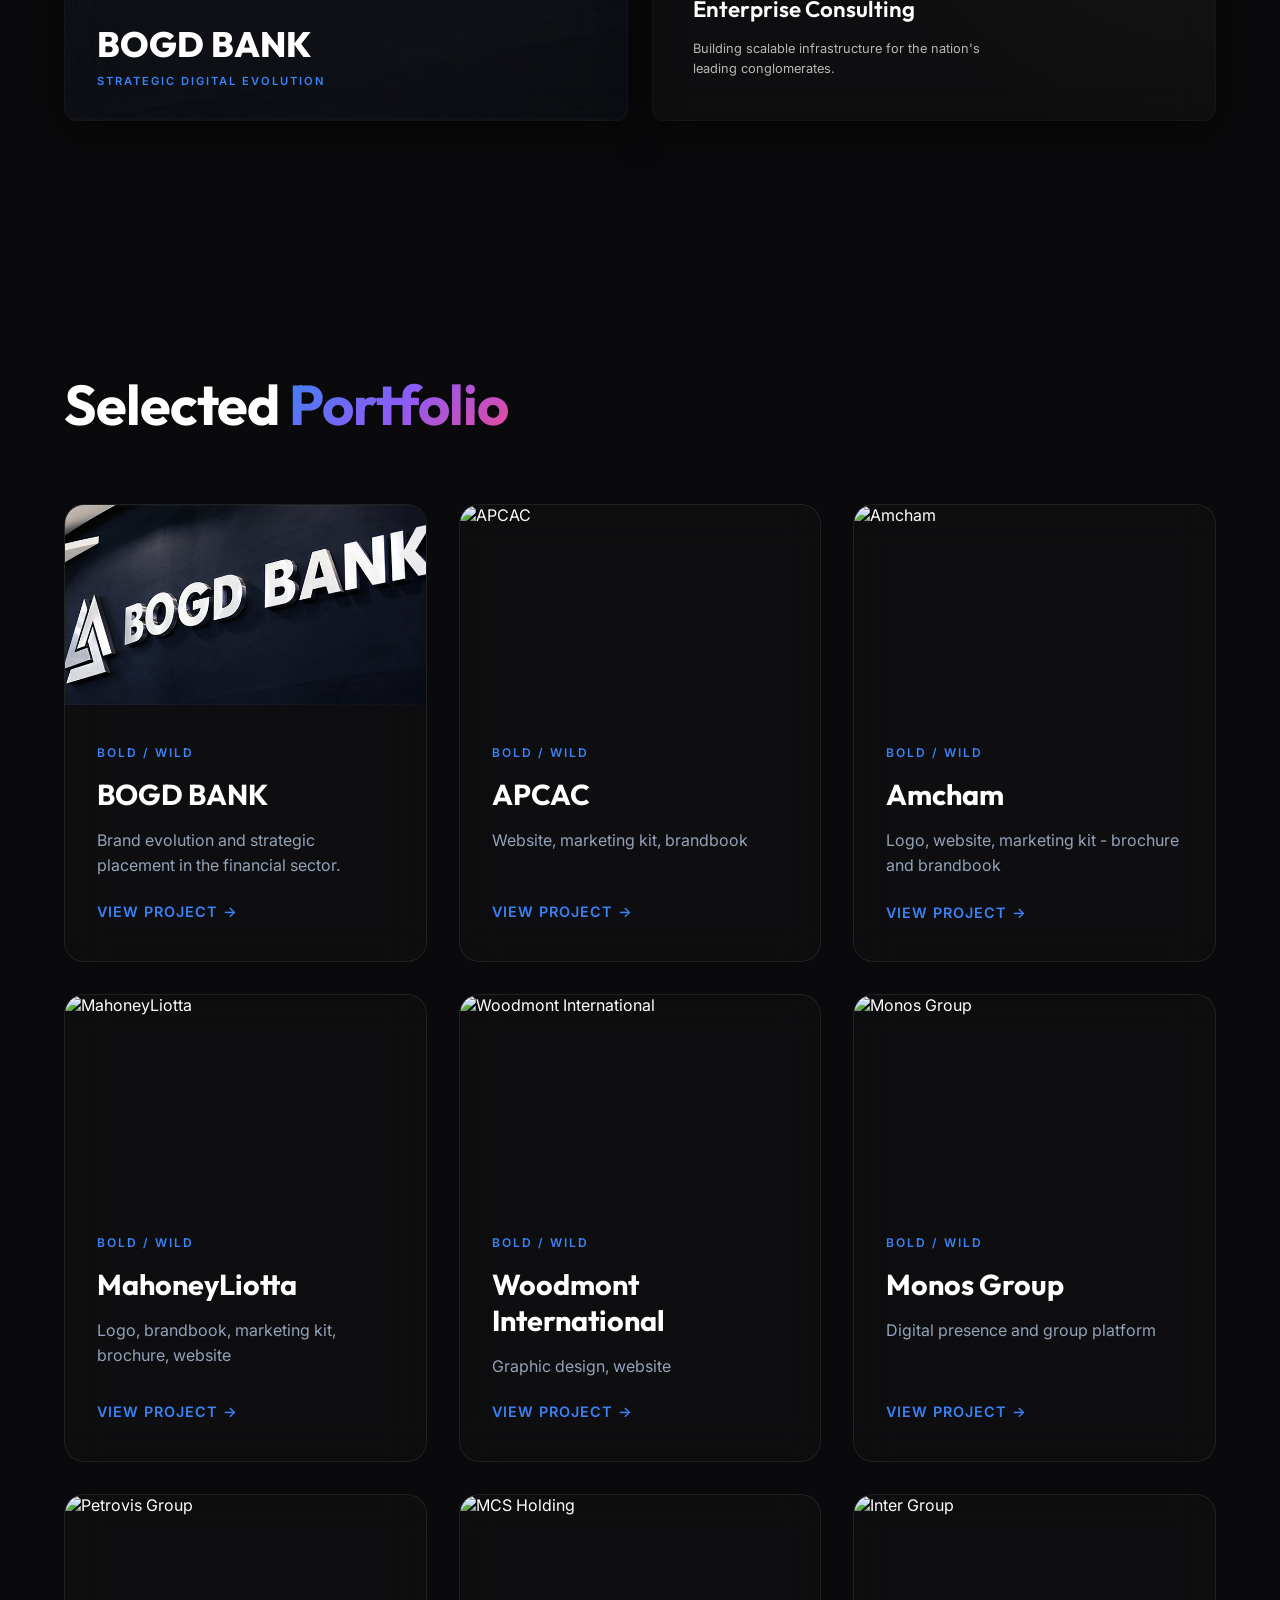
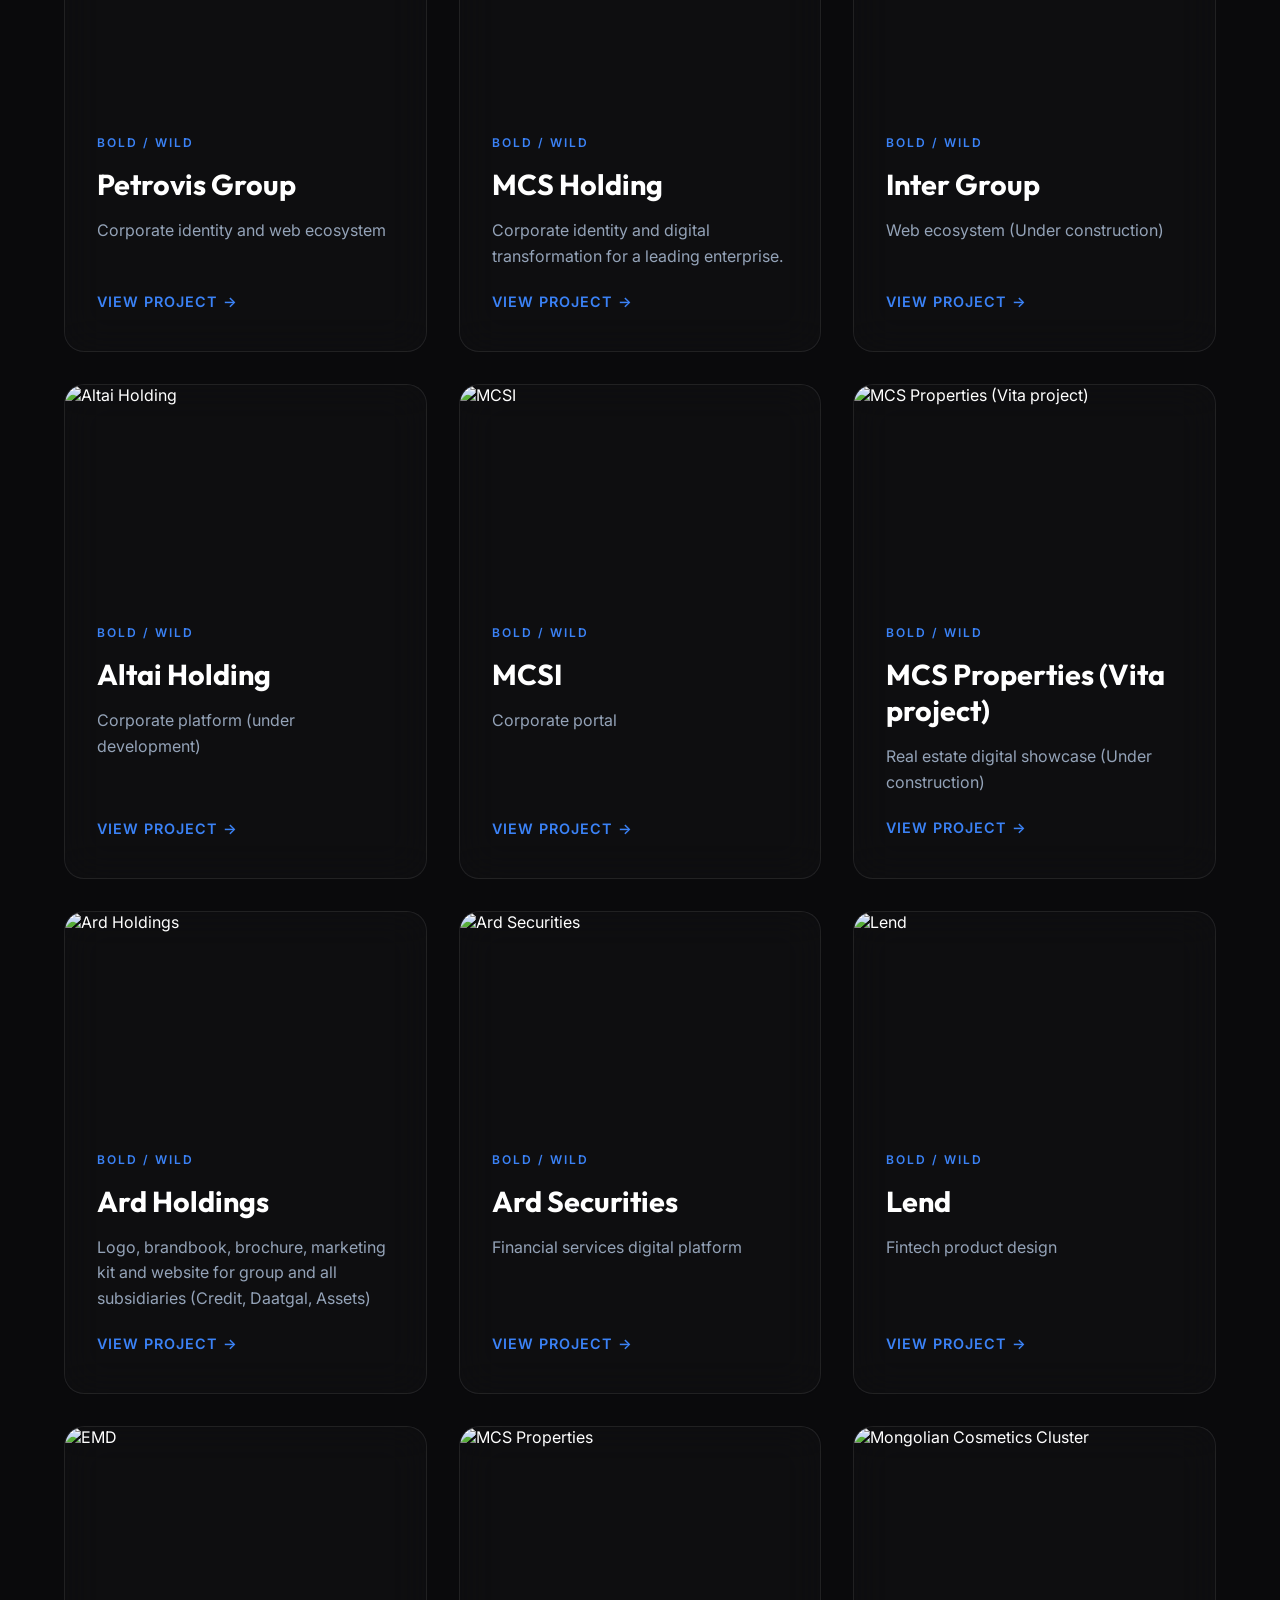
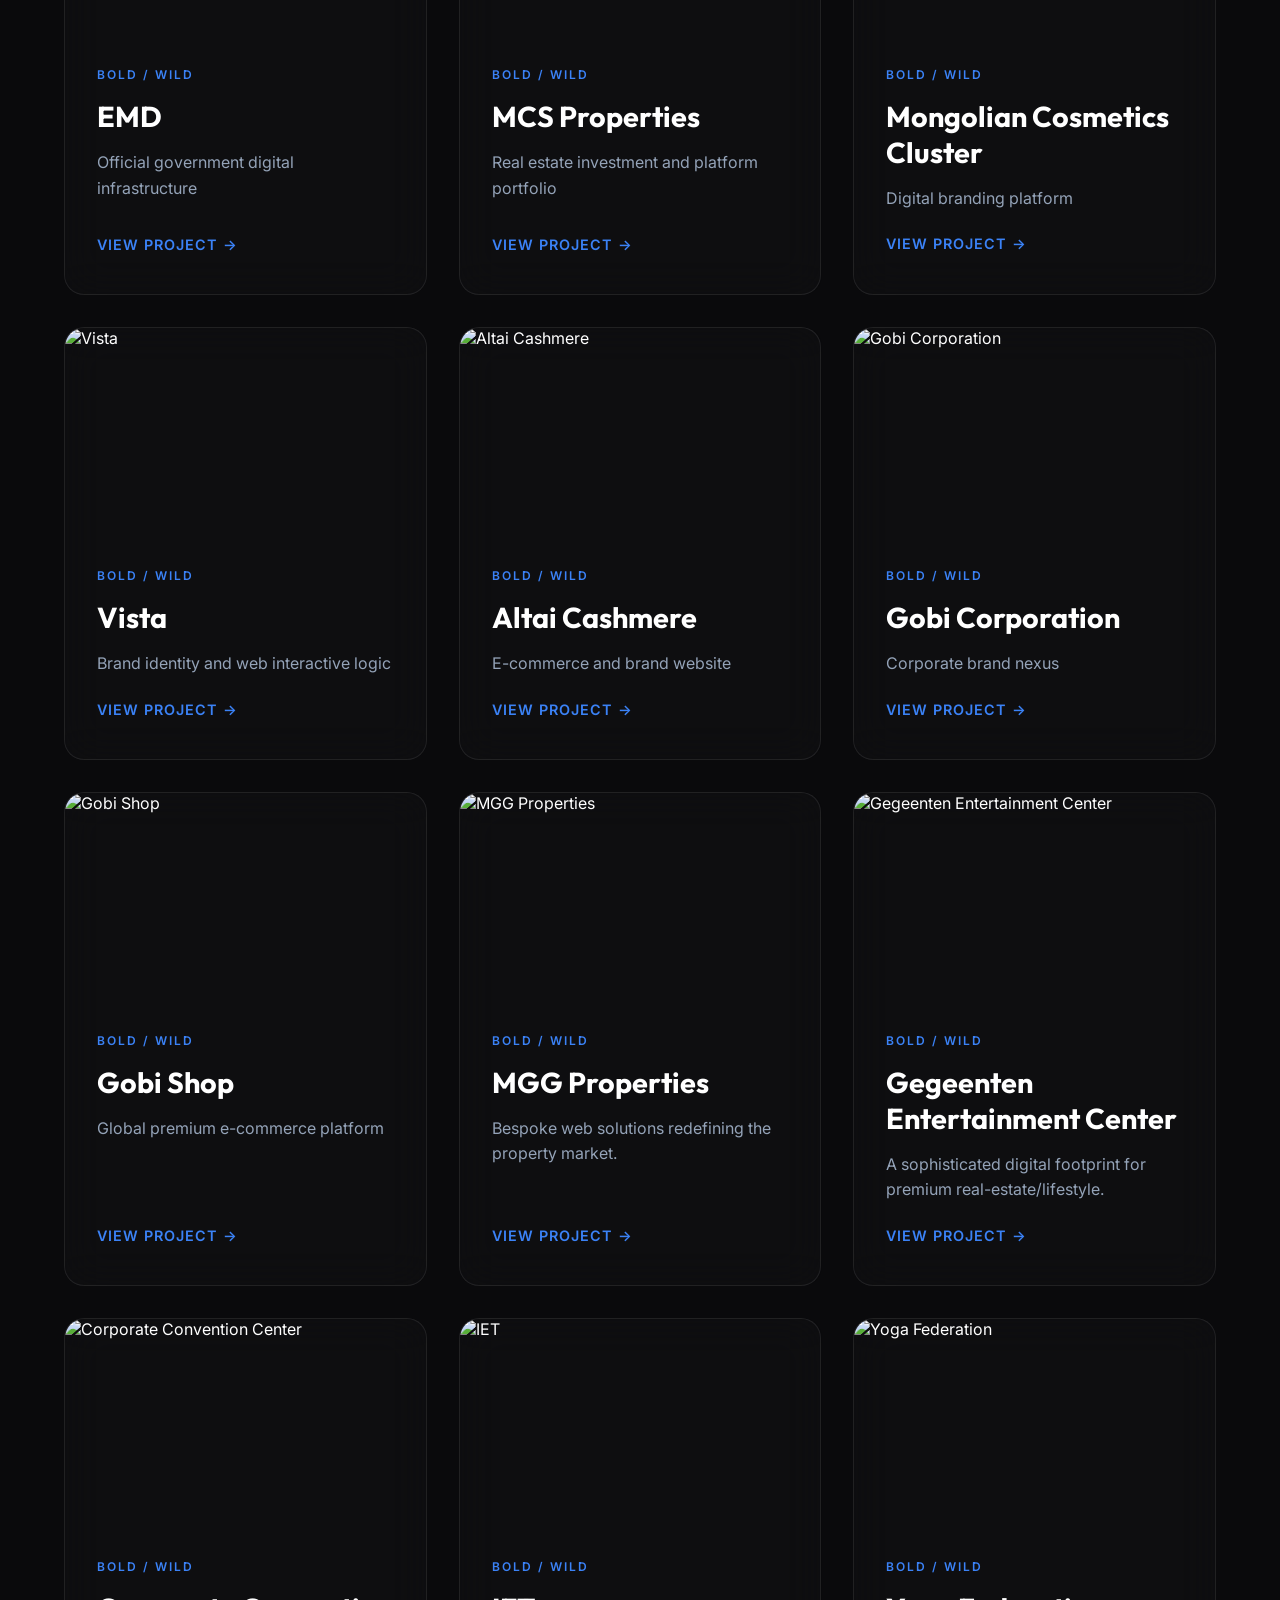
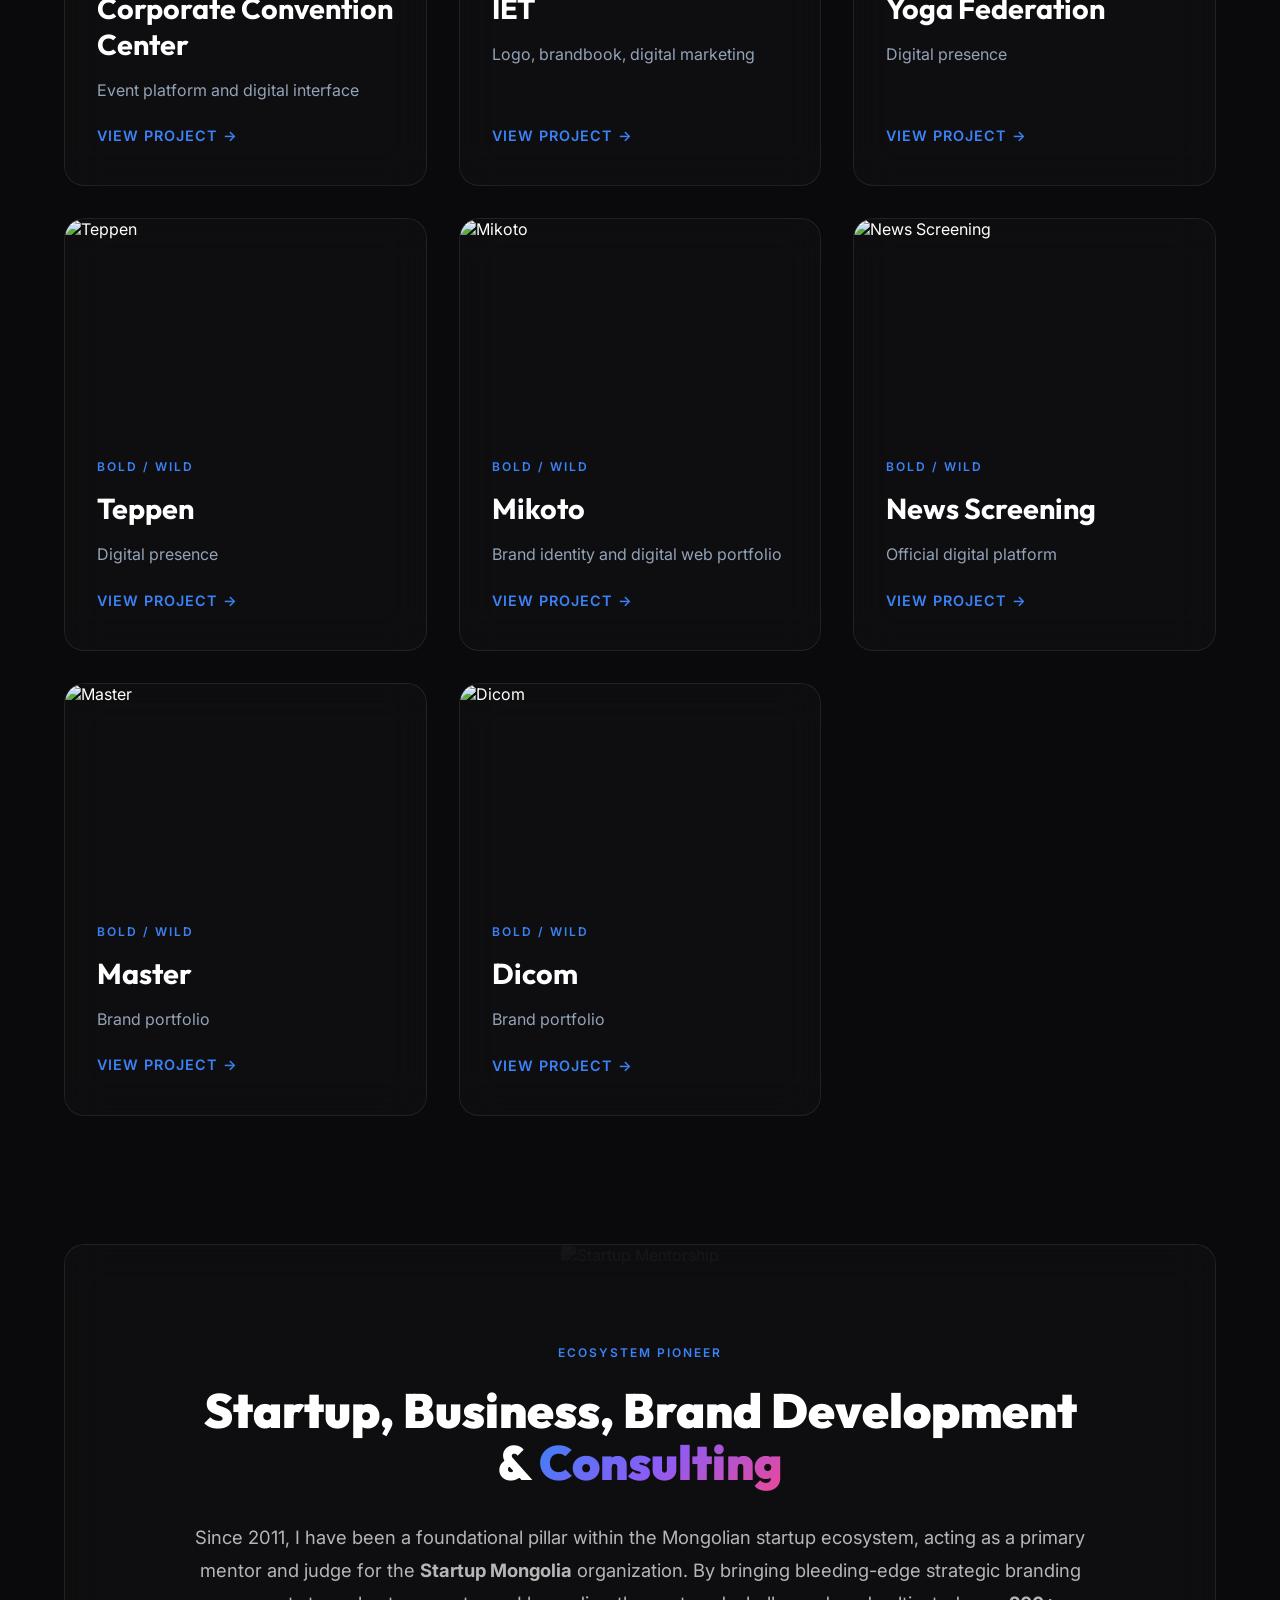
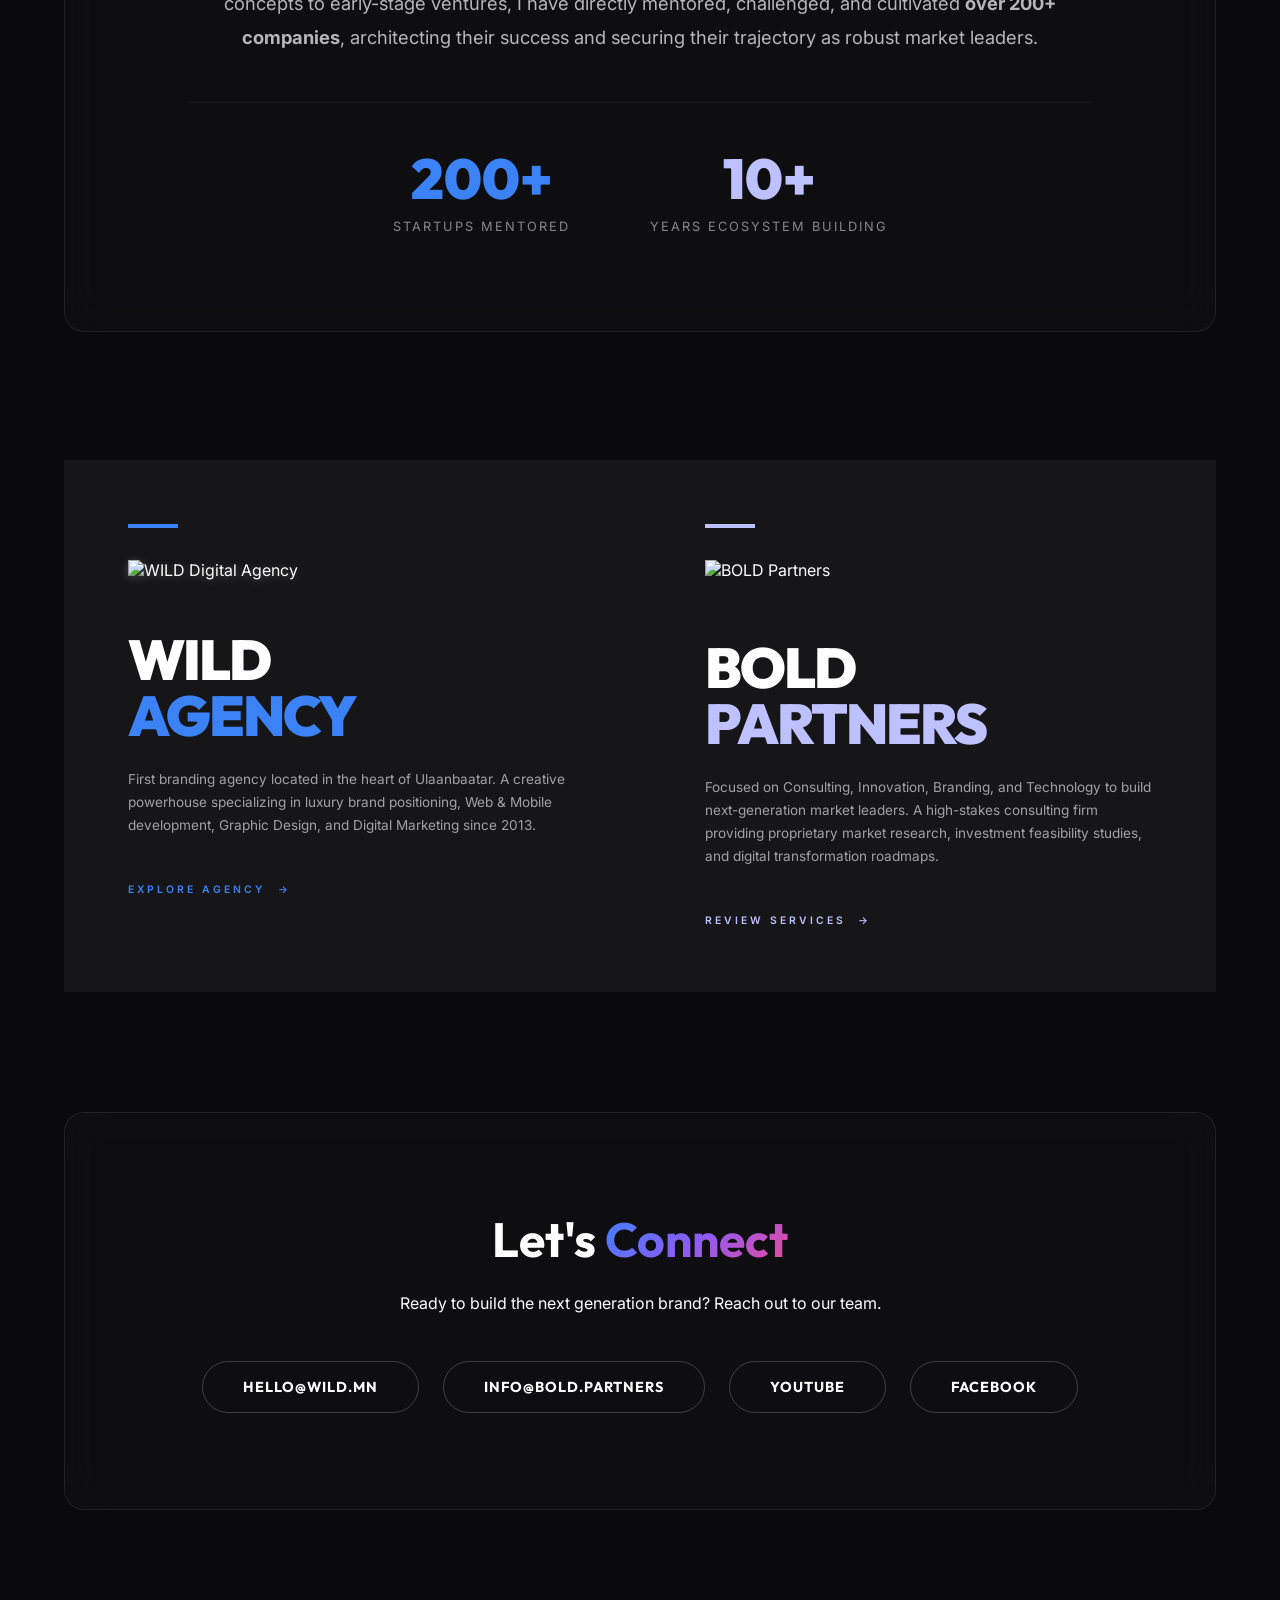
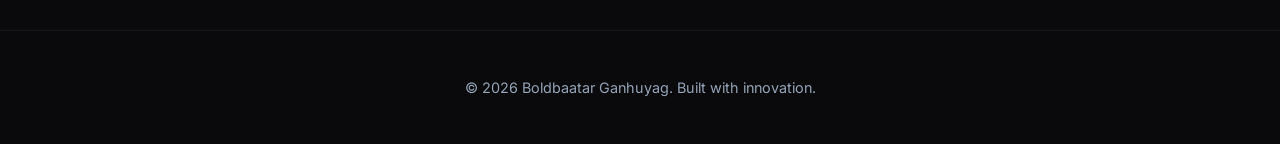
==== commit e6dd74bd: "feat: integrated AgencyPro quotation documentation as a dedicated glassmorphism quote page mapped di" ====
--- a/index.html
+++ b/index.html
@@ -34,6 +34,7 @@
             <li><a href="#educator">Болд Багш</a></li>
             <li><a href="#portfolio">Featured Work</a></li>
             <li><a href="#agencies">Agencies</a></li>
+            <li><a href="quote.html" style="color: var(--accent-1); font-weight: 700;">Quote</a></li>
         </ul>
     </nav>
 
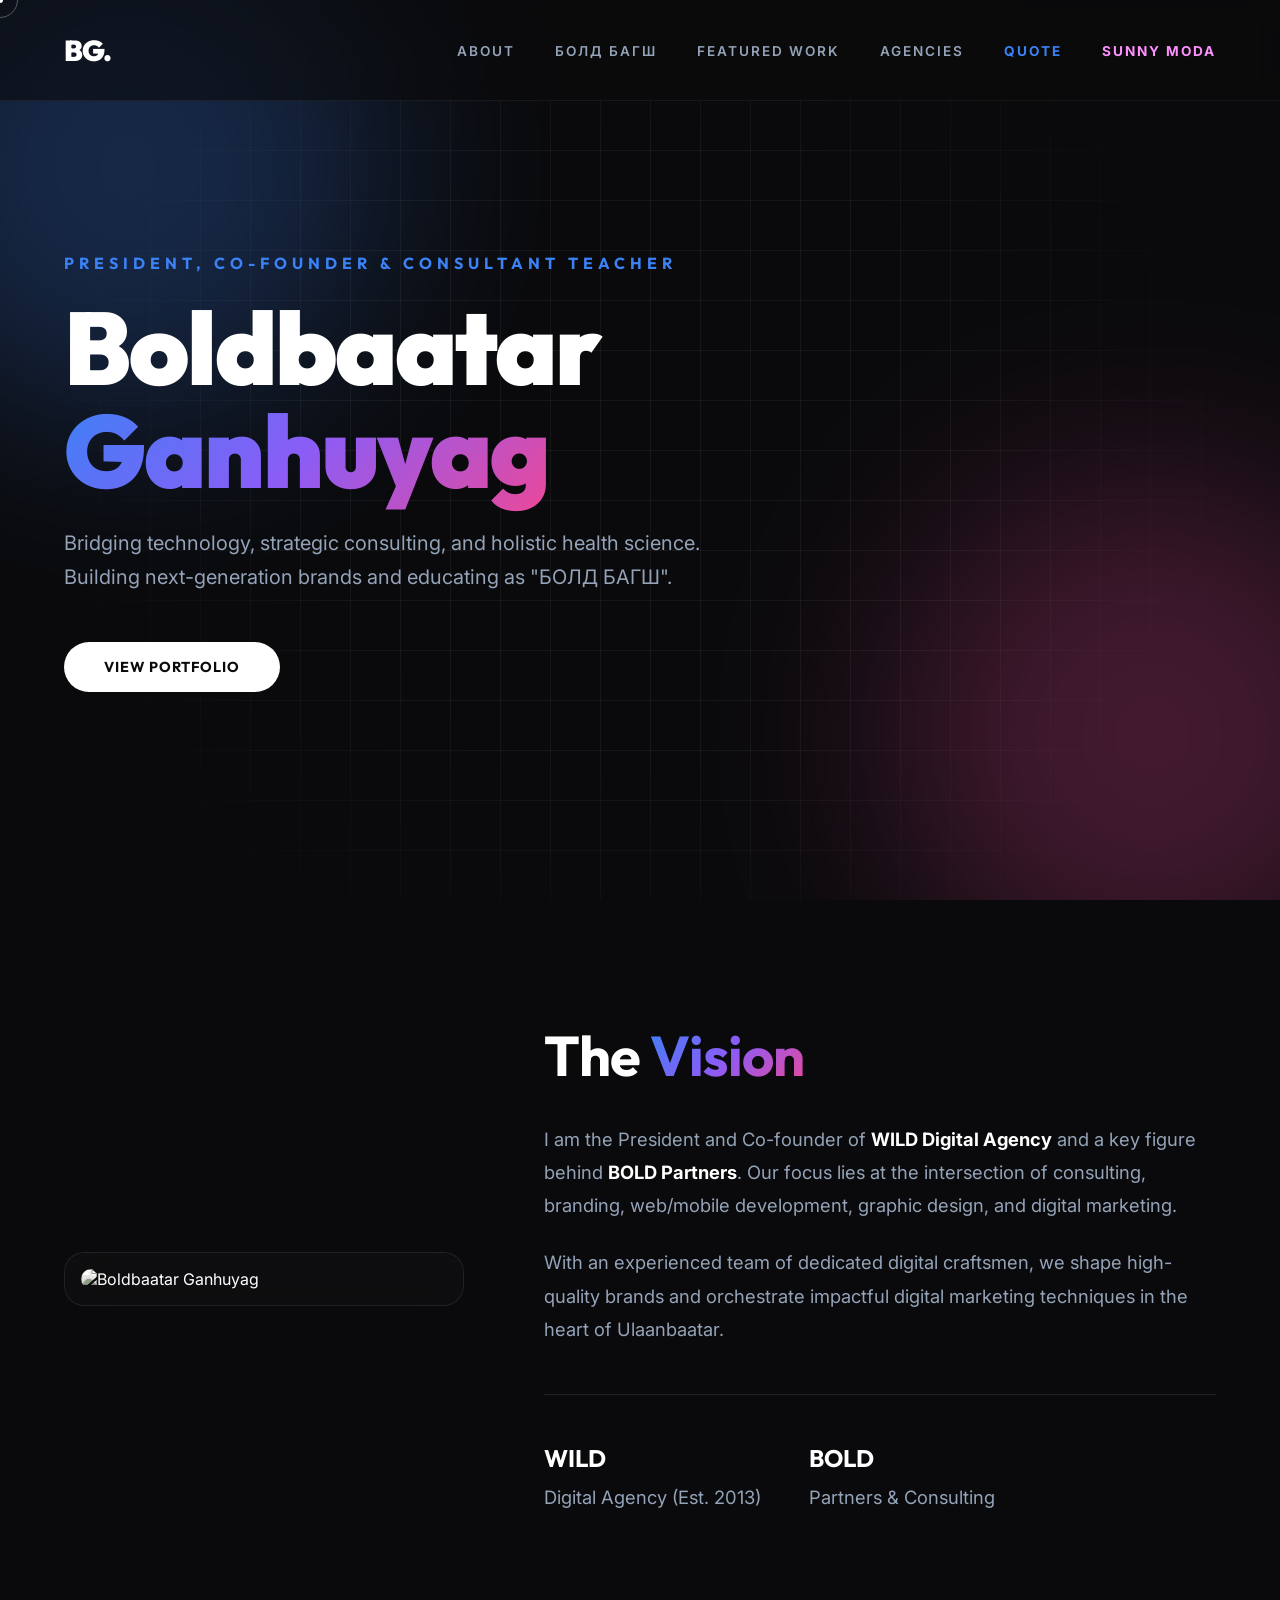
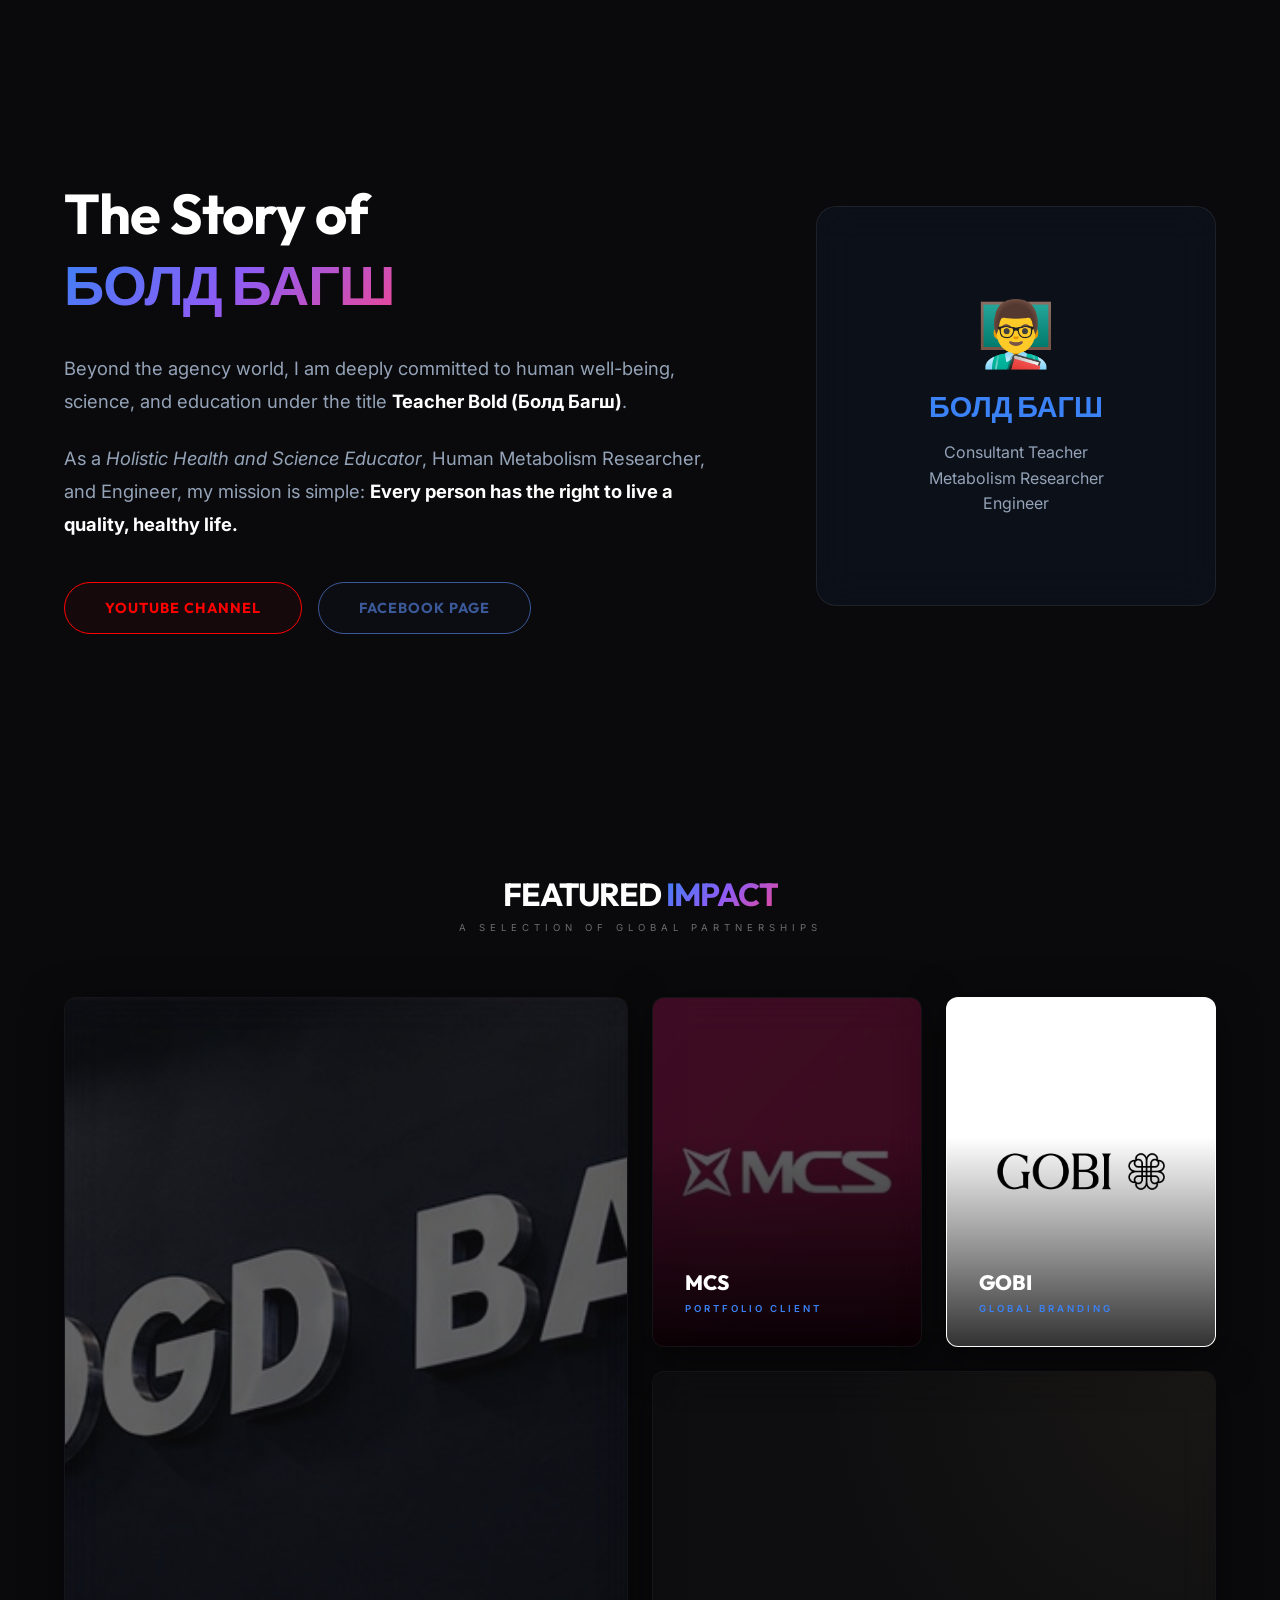
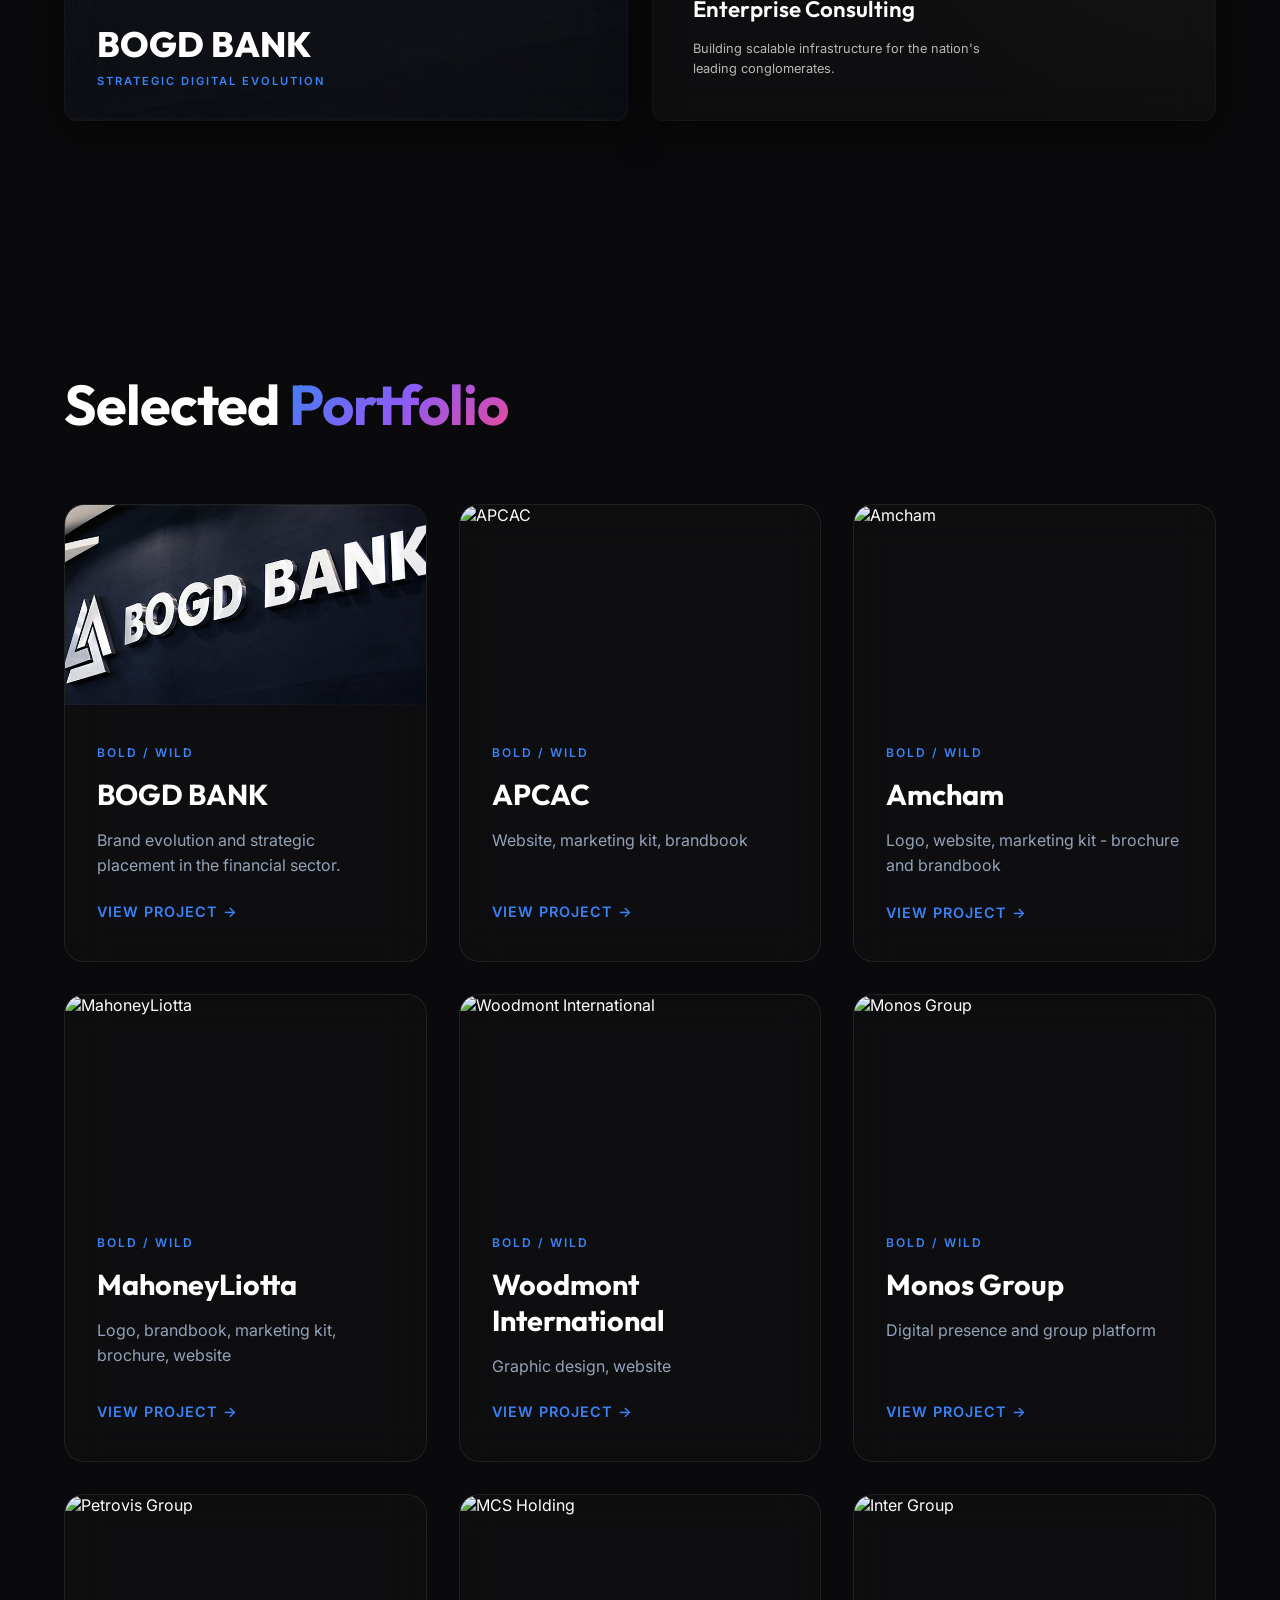
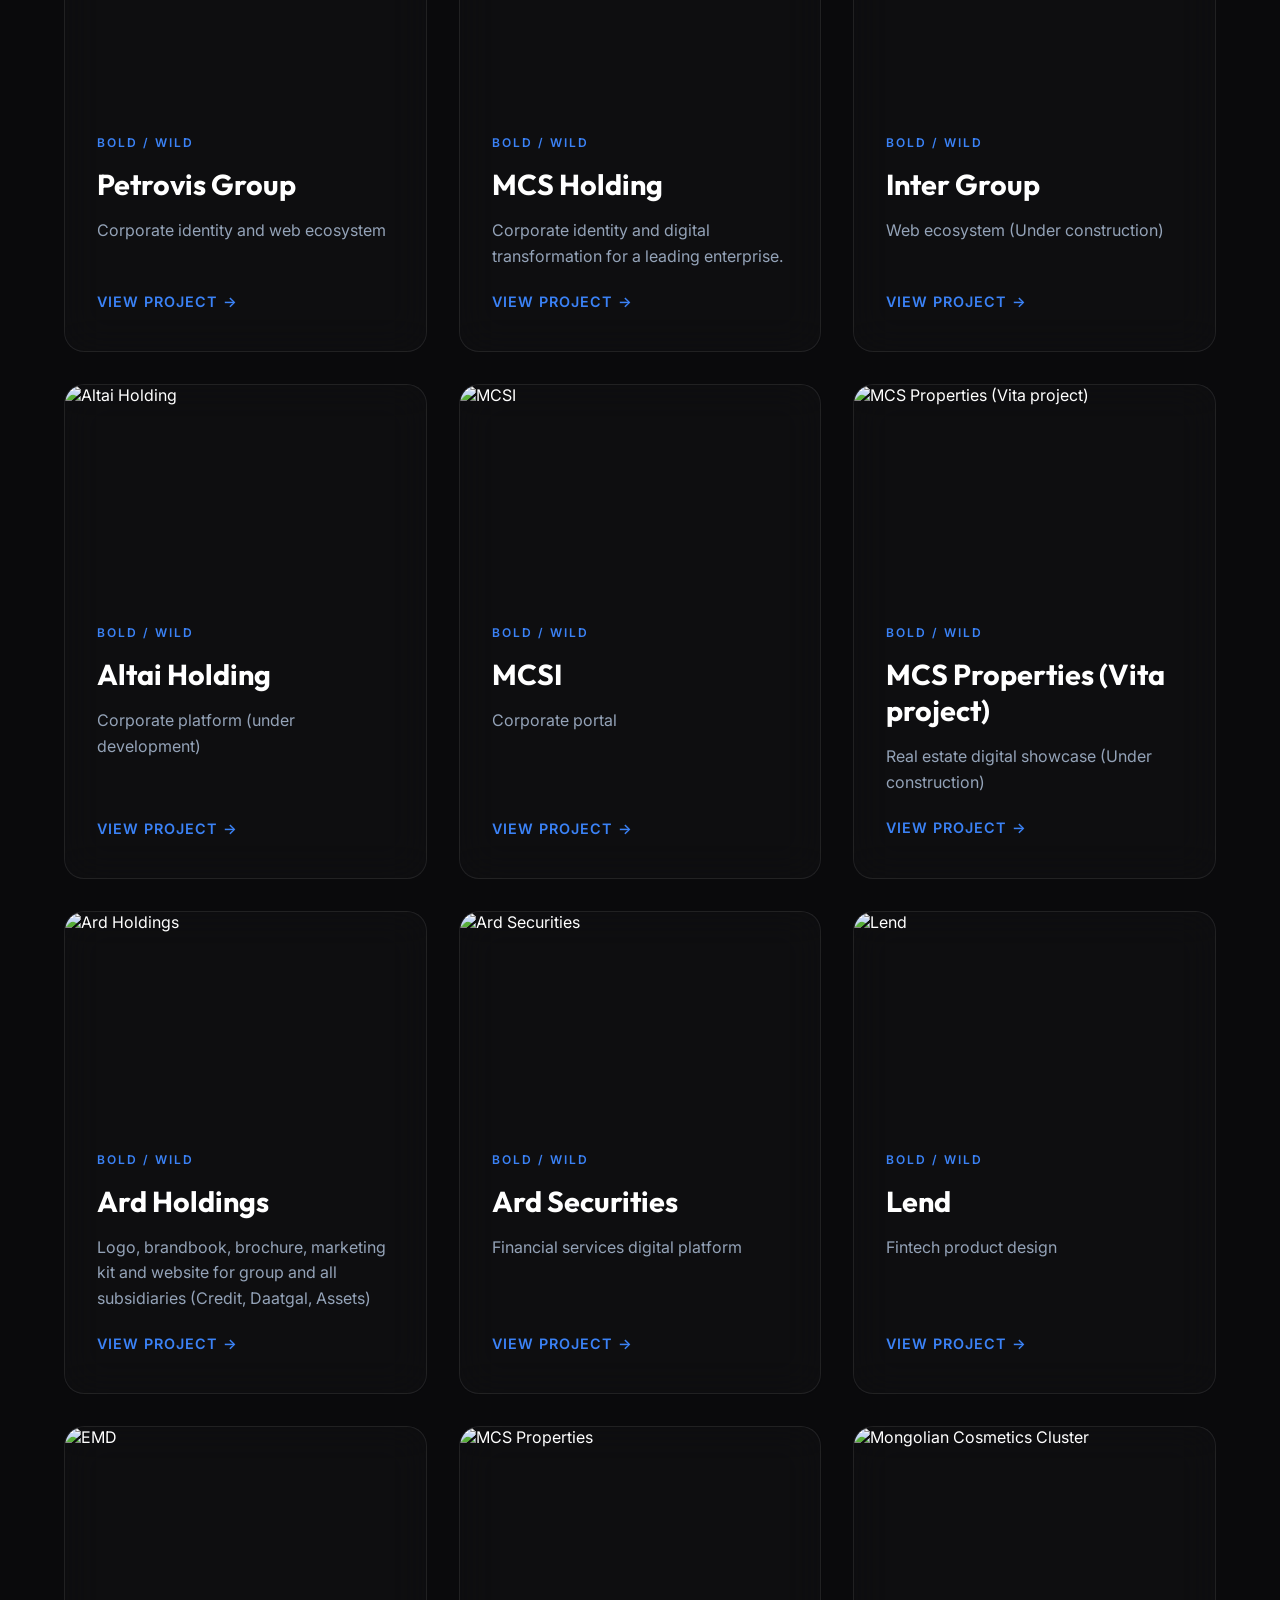
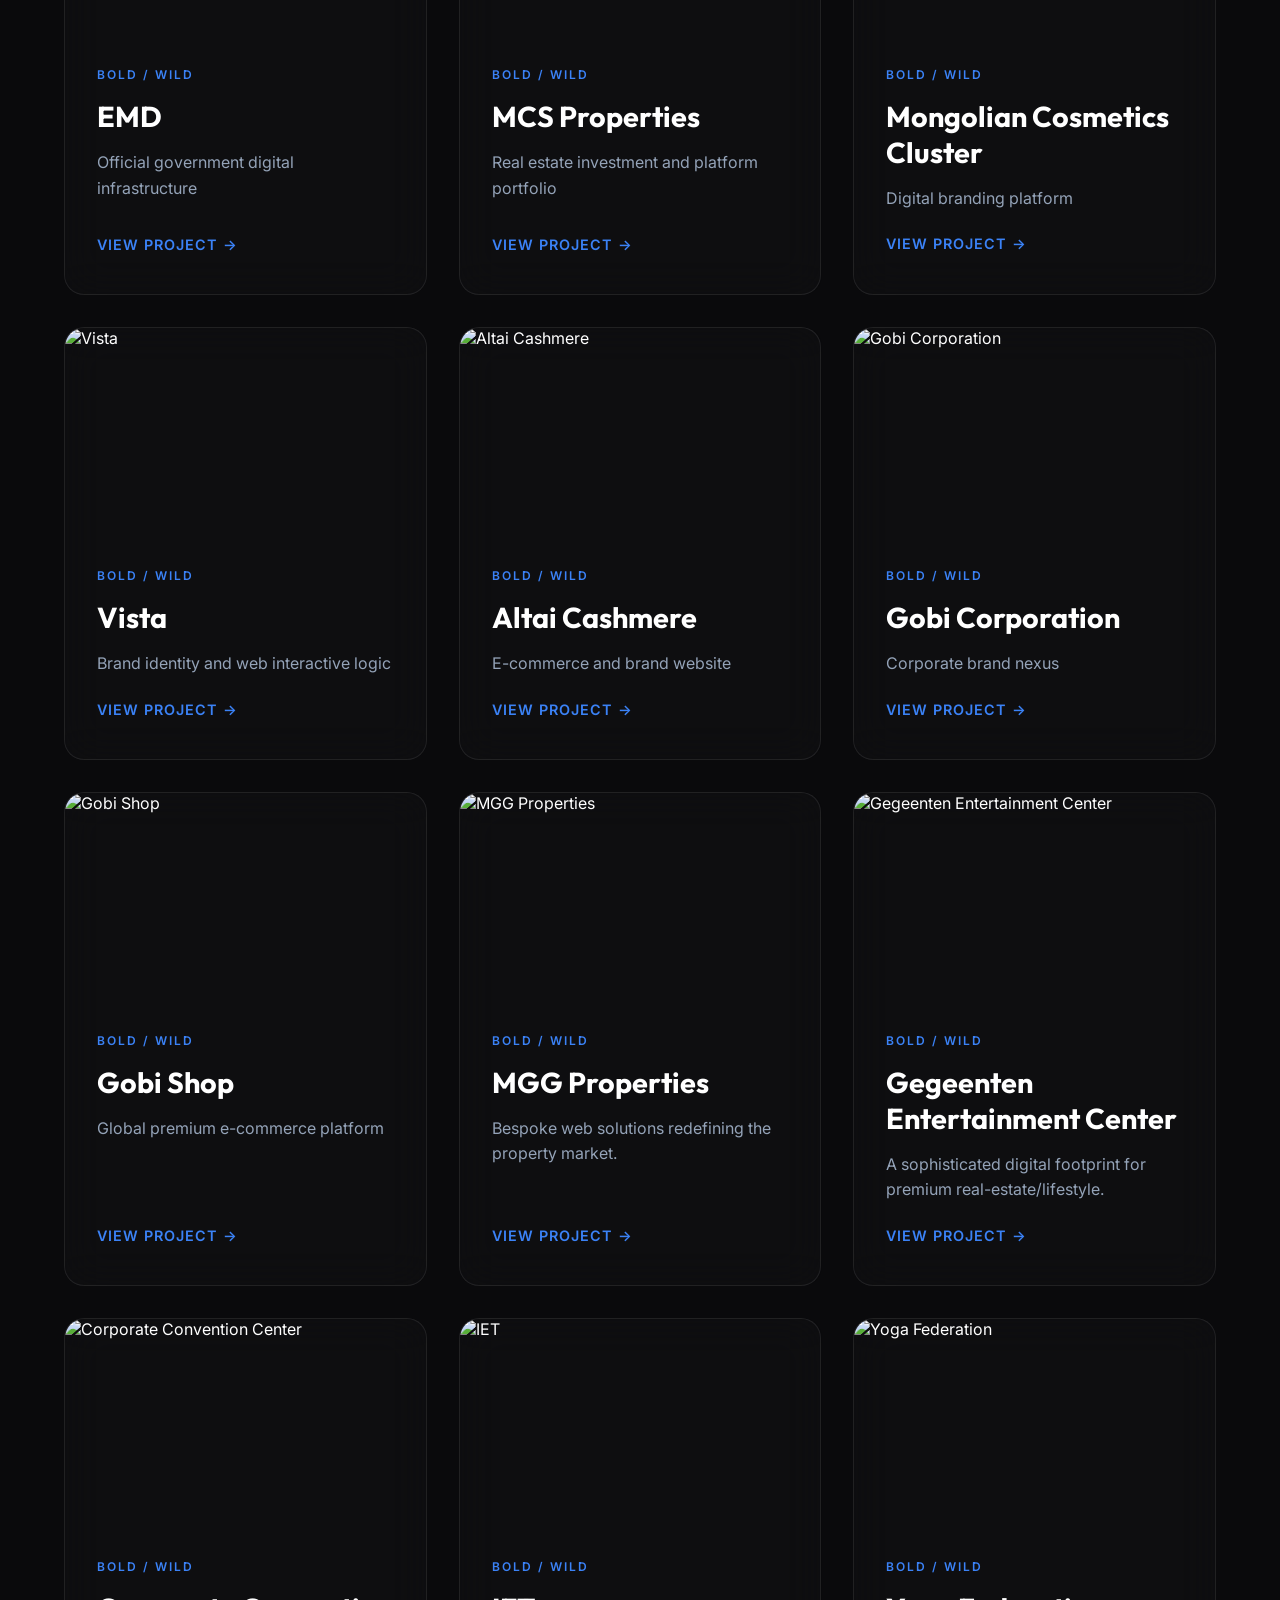
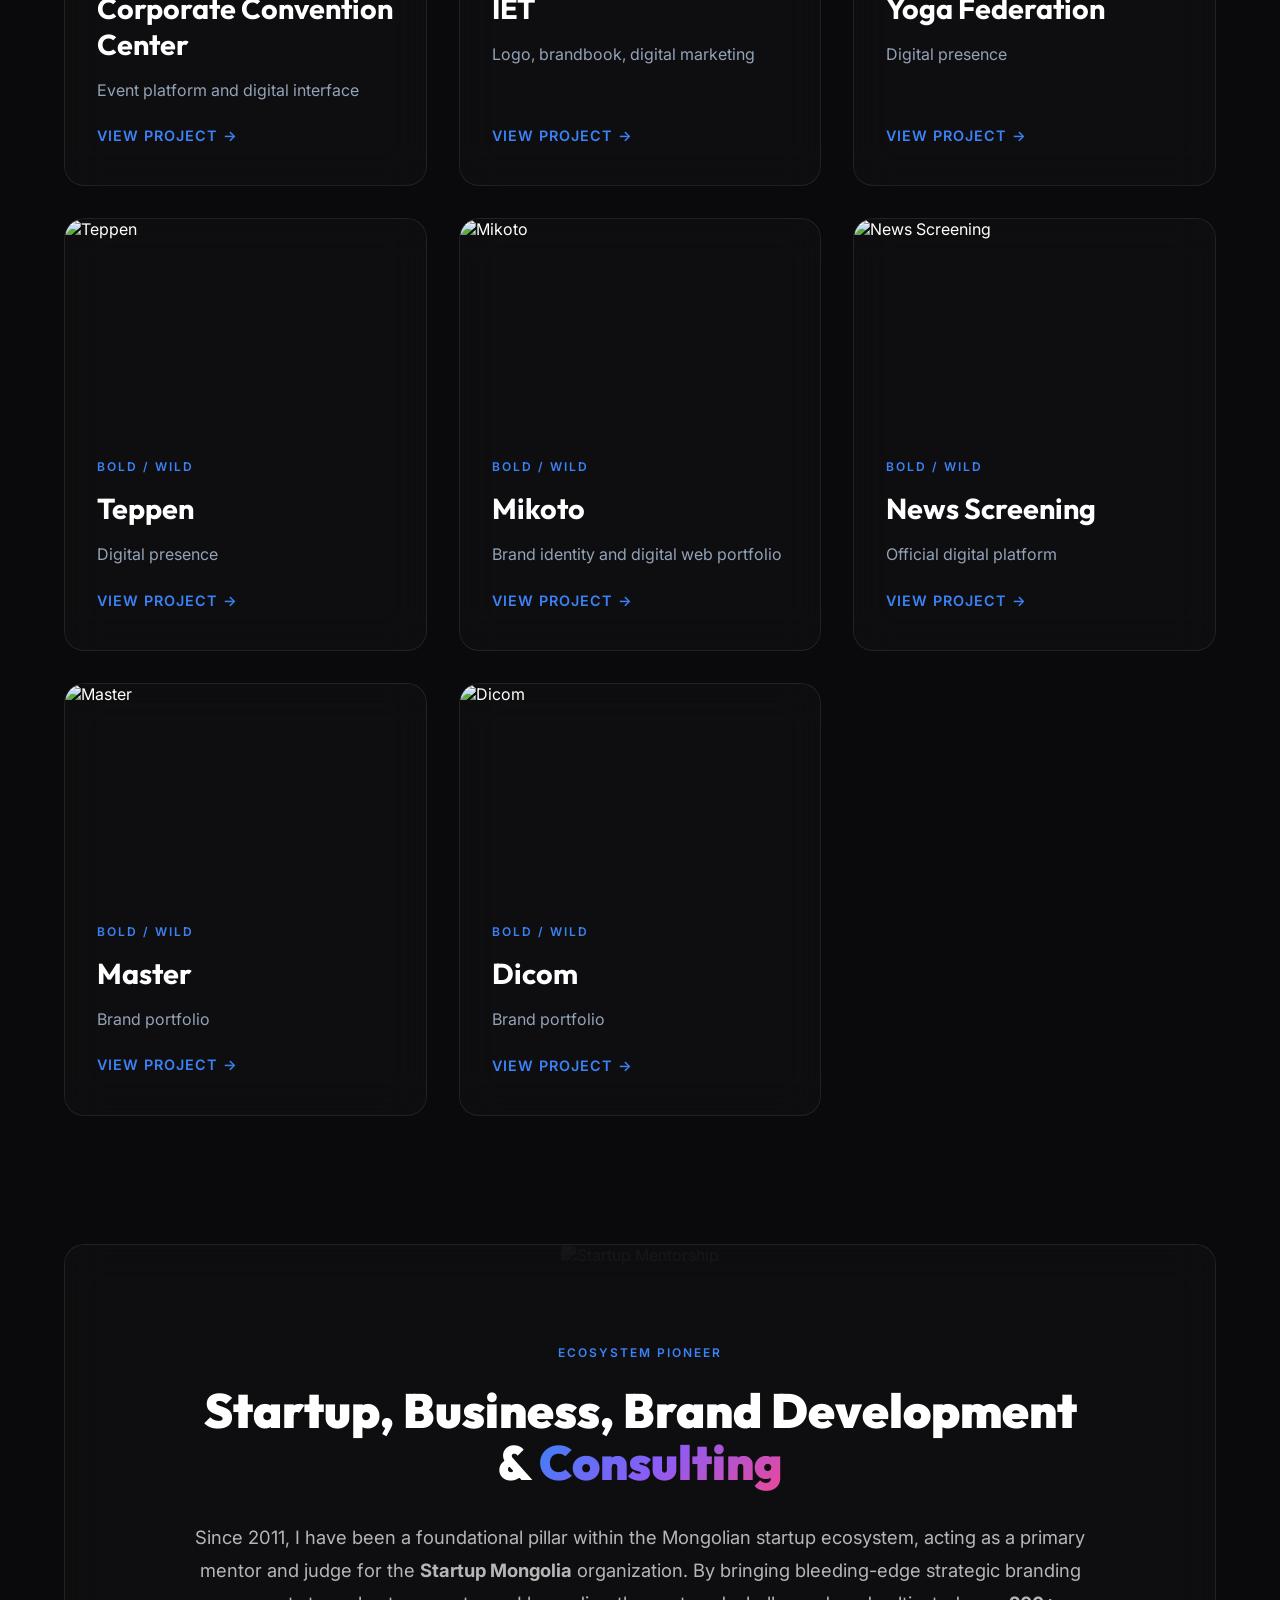
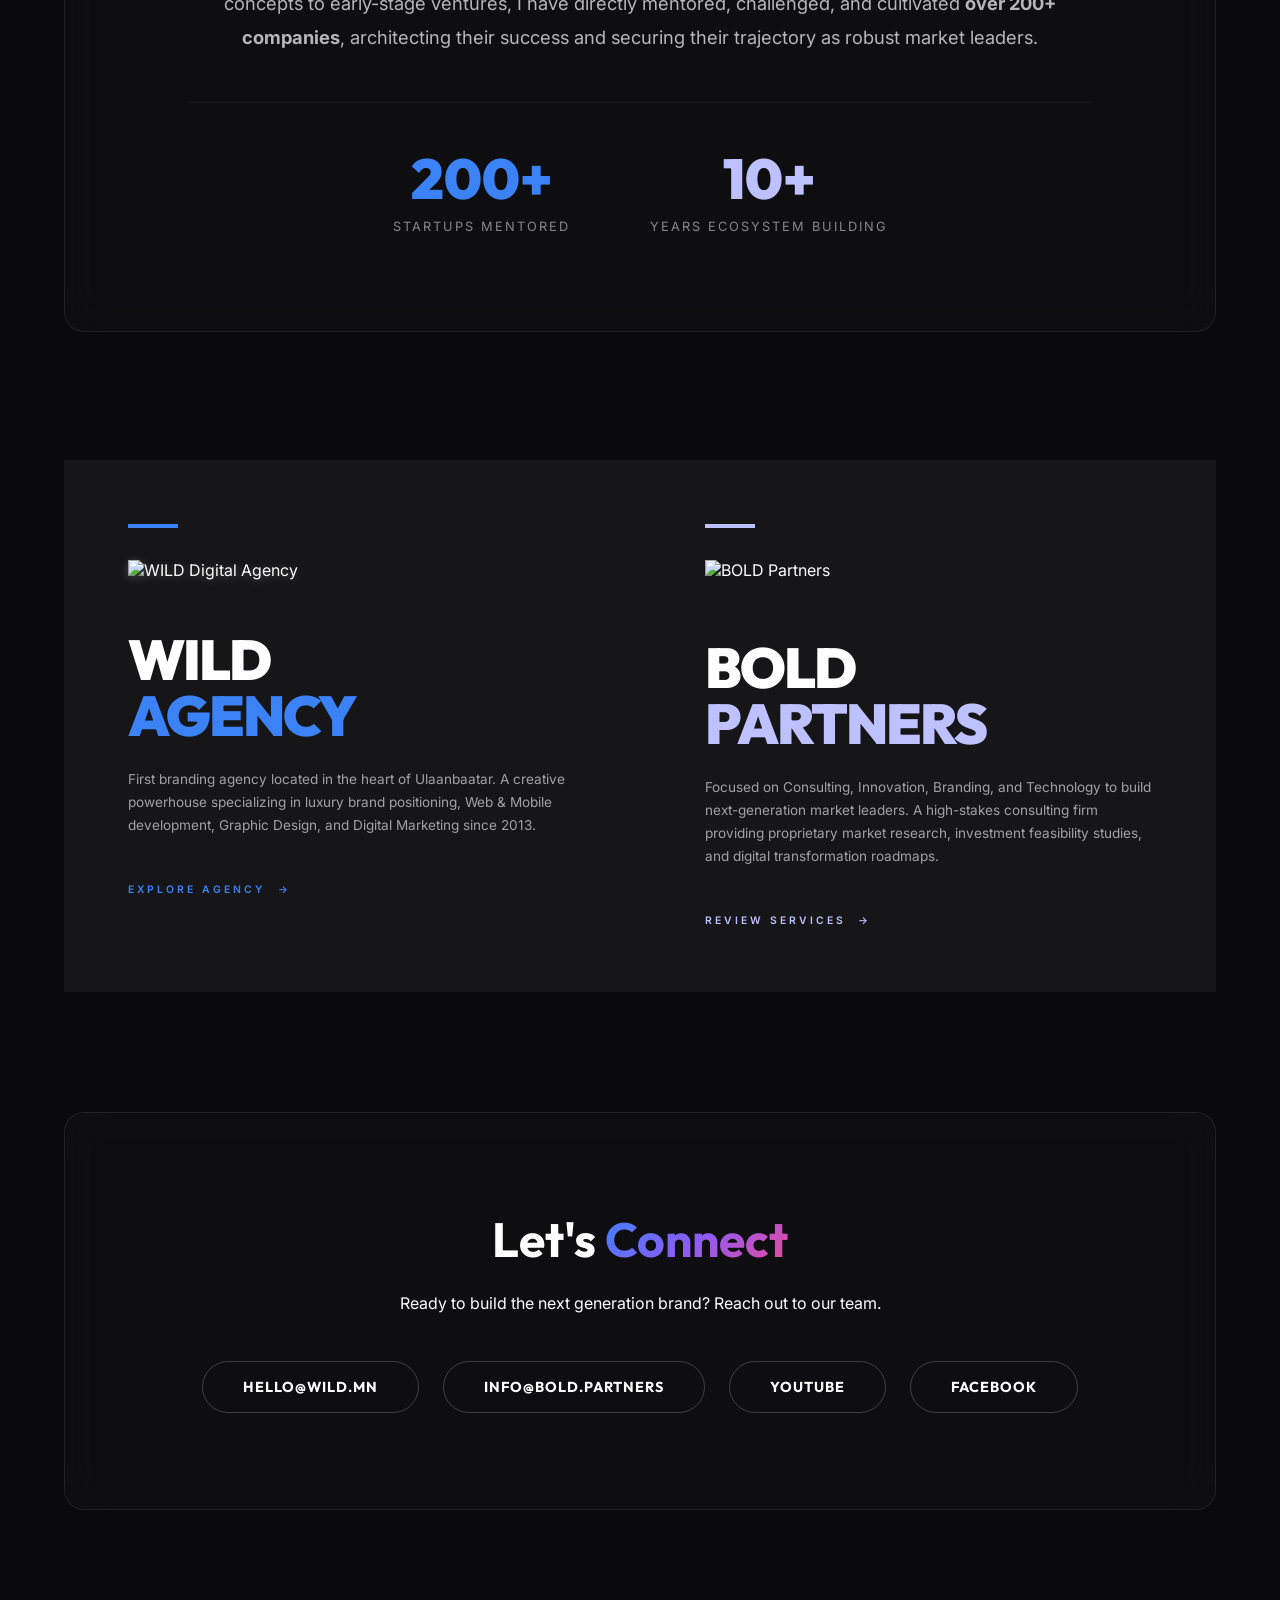
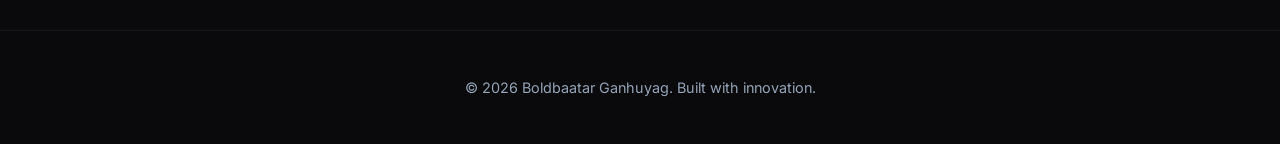
==== commit dc00a043: "feat: exclusive luxury proposal for Sunny Moda LLC (BOGI) integrating multi-brand european partners " ====
--- a/index.html
+++ b/index.html
@@ -35,6 +35,7 @@
             <li><a href="#portfolio">Featured Work</a></li>
             <li><a href="#agencies">Agencies</a></li>
             <li><a href="quote.html" style="color: var(--accent-1); font-weight: 700;">Quote</a></li>
+            <li><a href="proposal-sunny-moda.html" style="color: #ff90ff; font-weight: 700;">Sunny Moda</a></li>
         </ul>
     </nav>
 
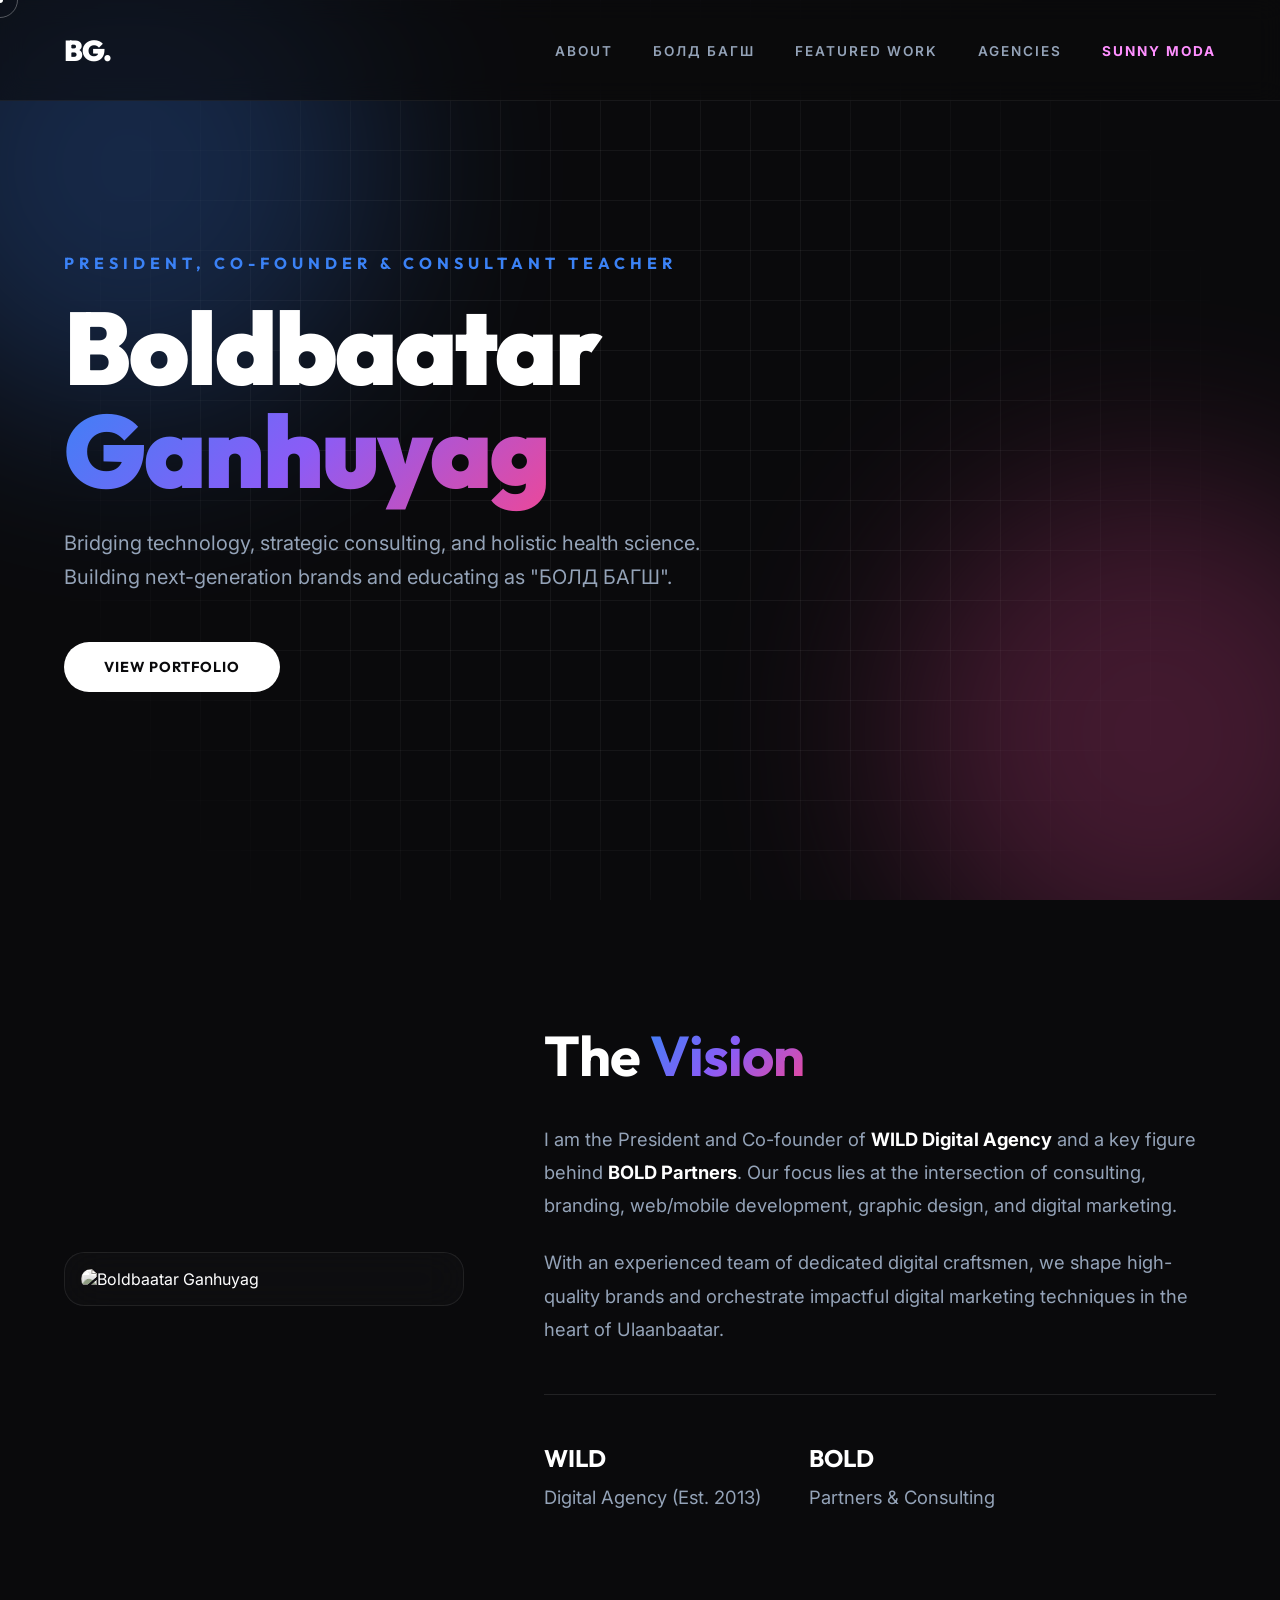
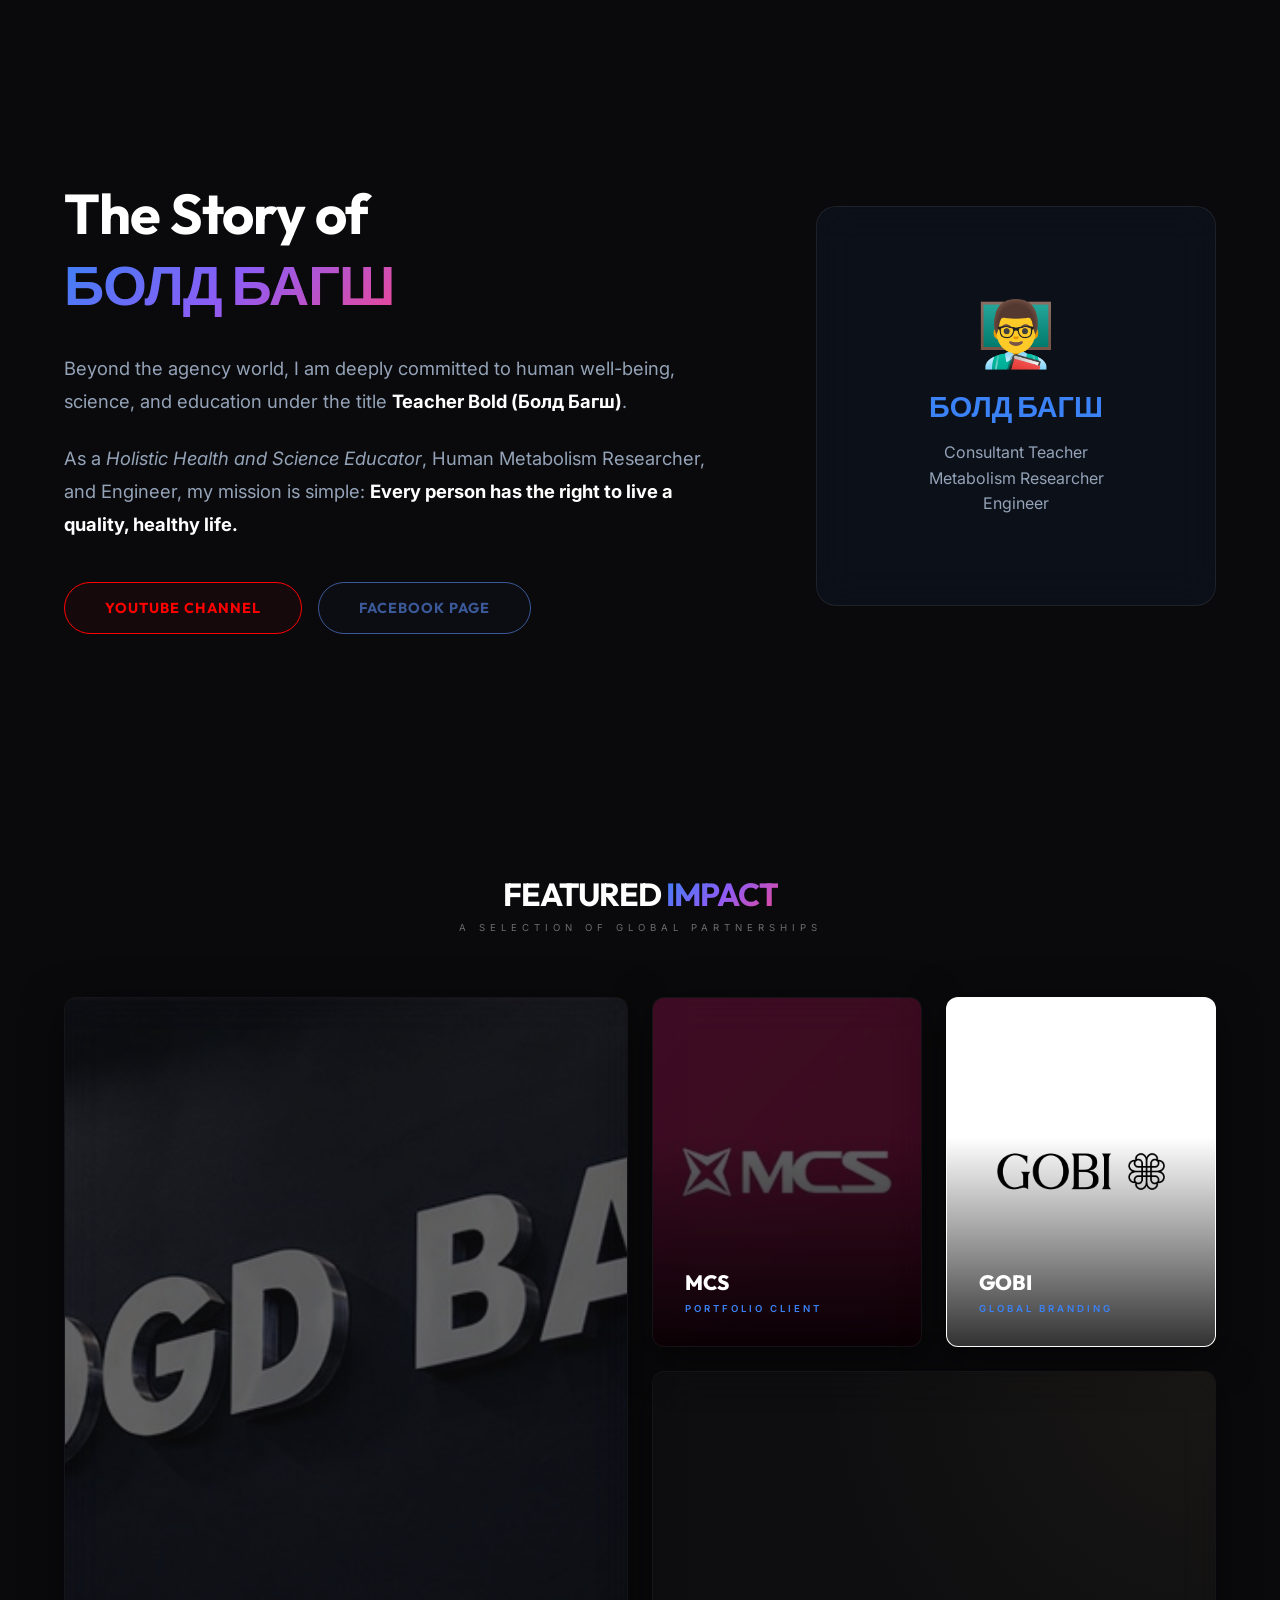
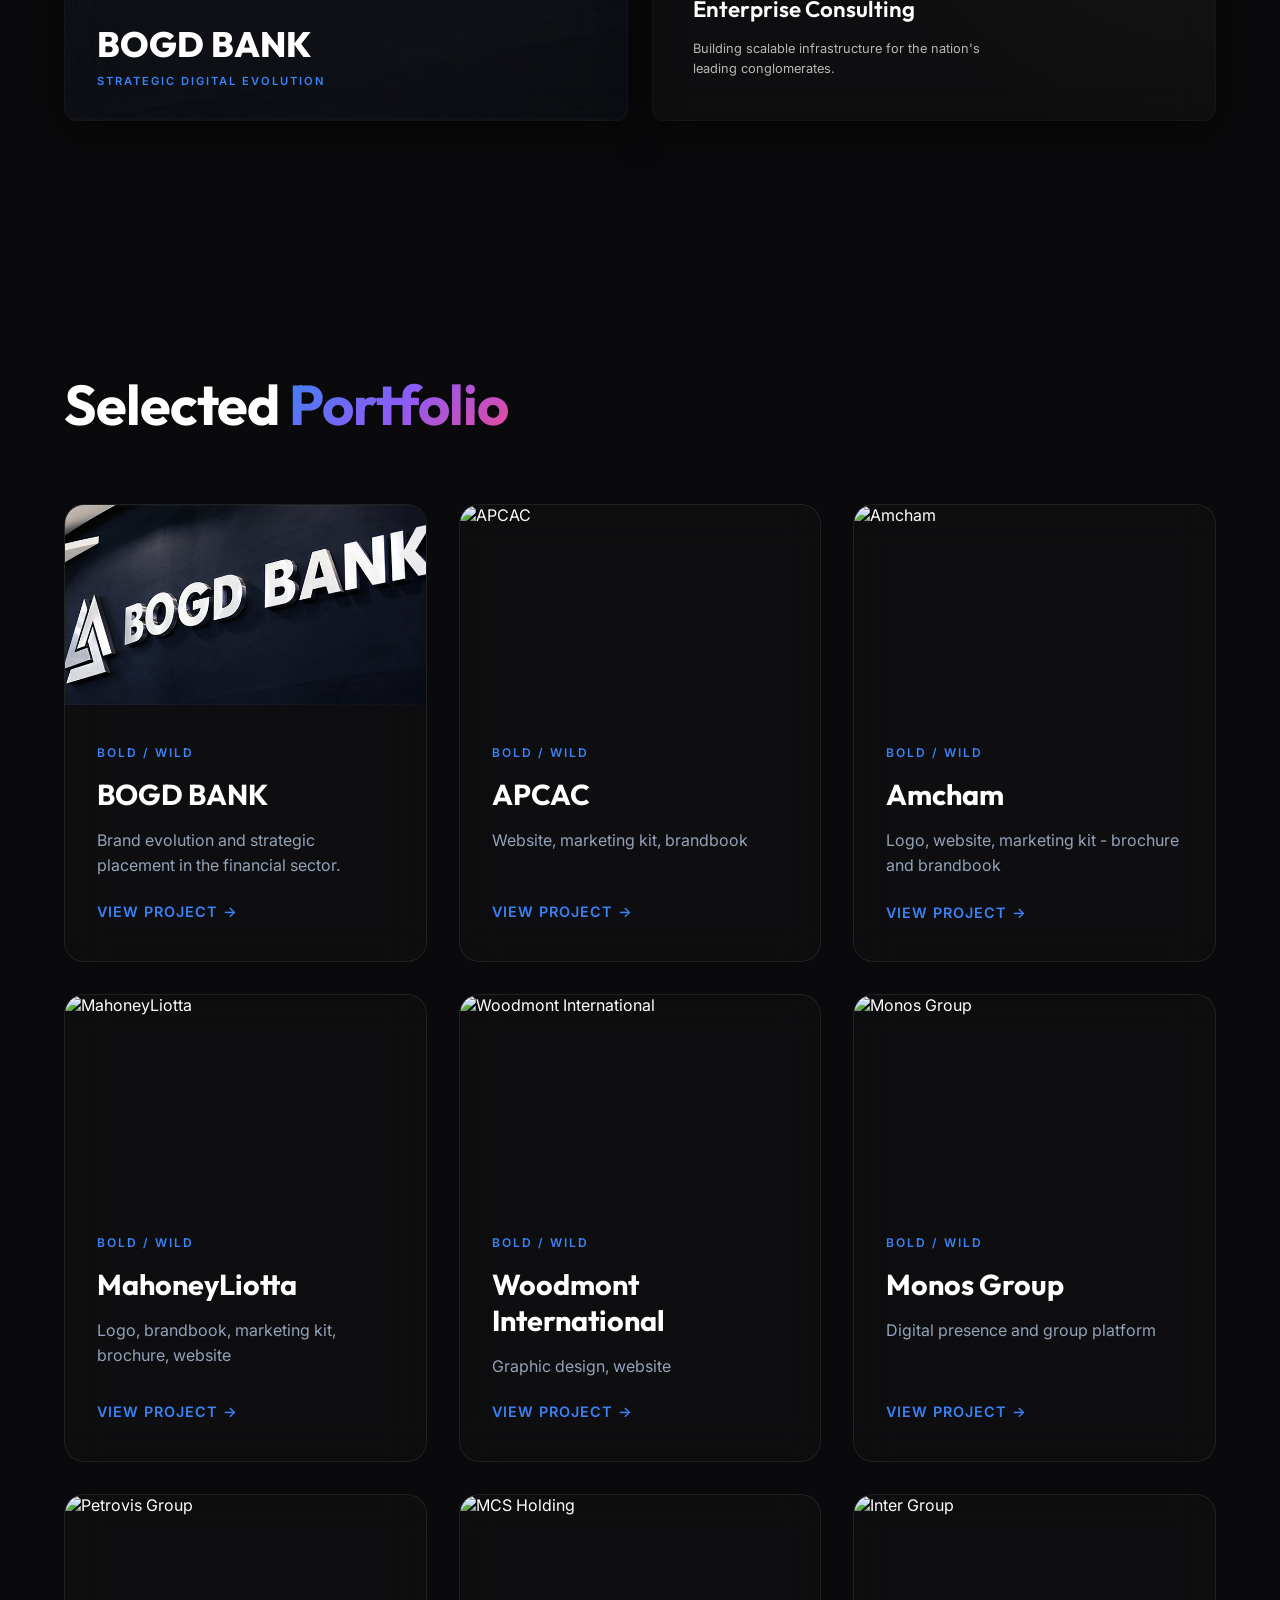
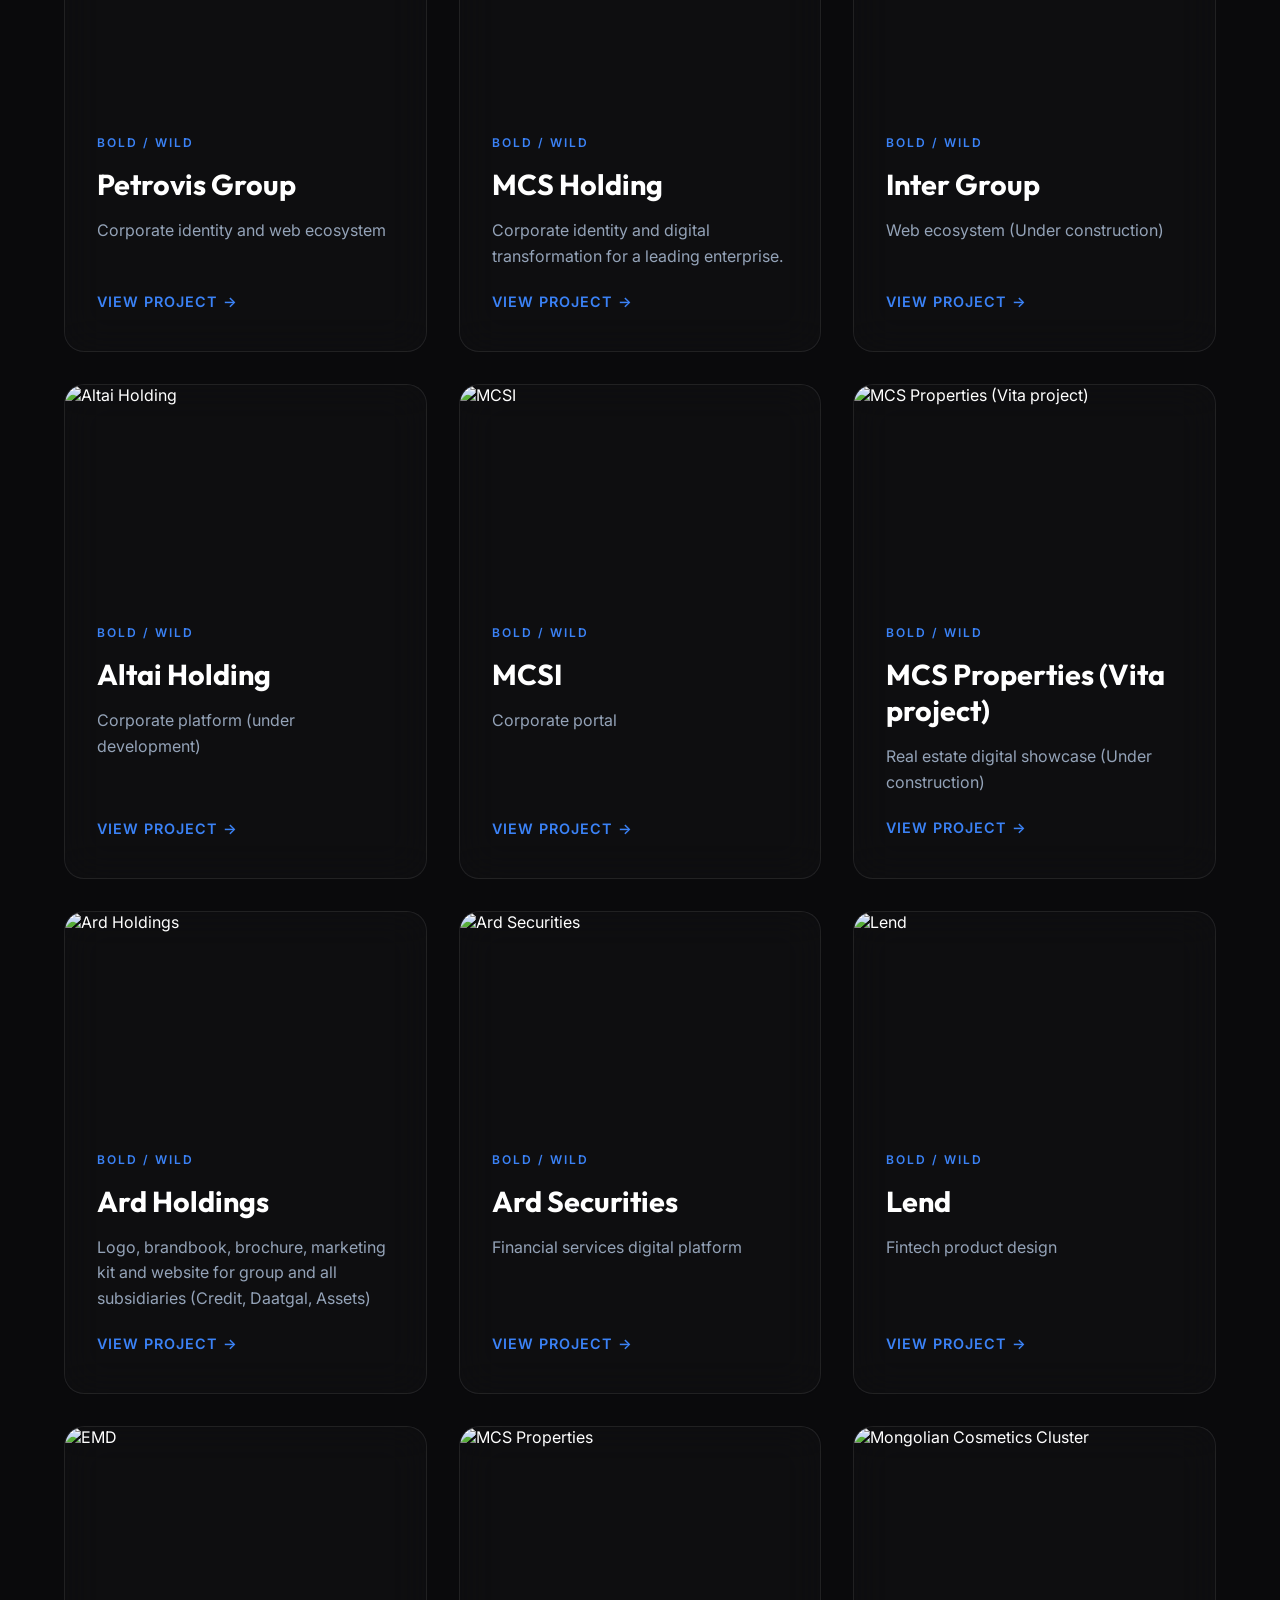
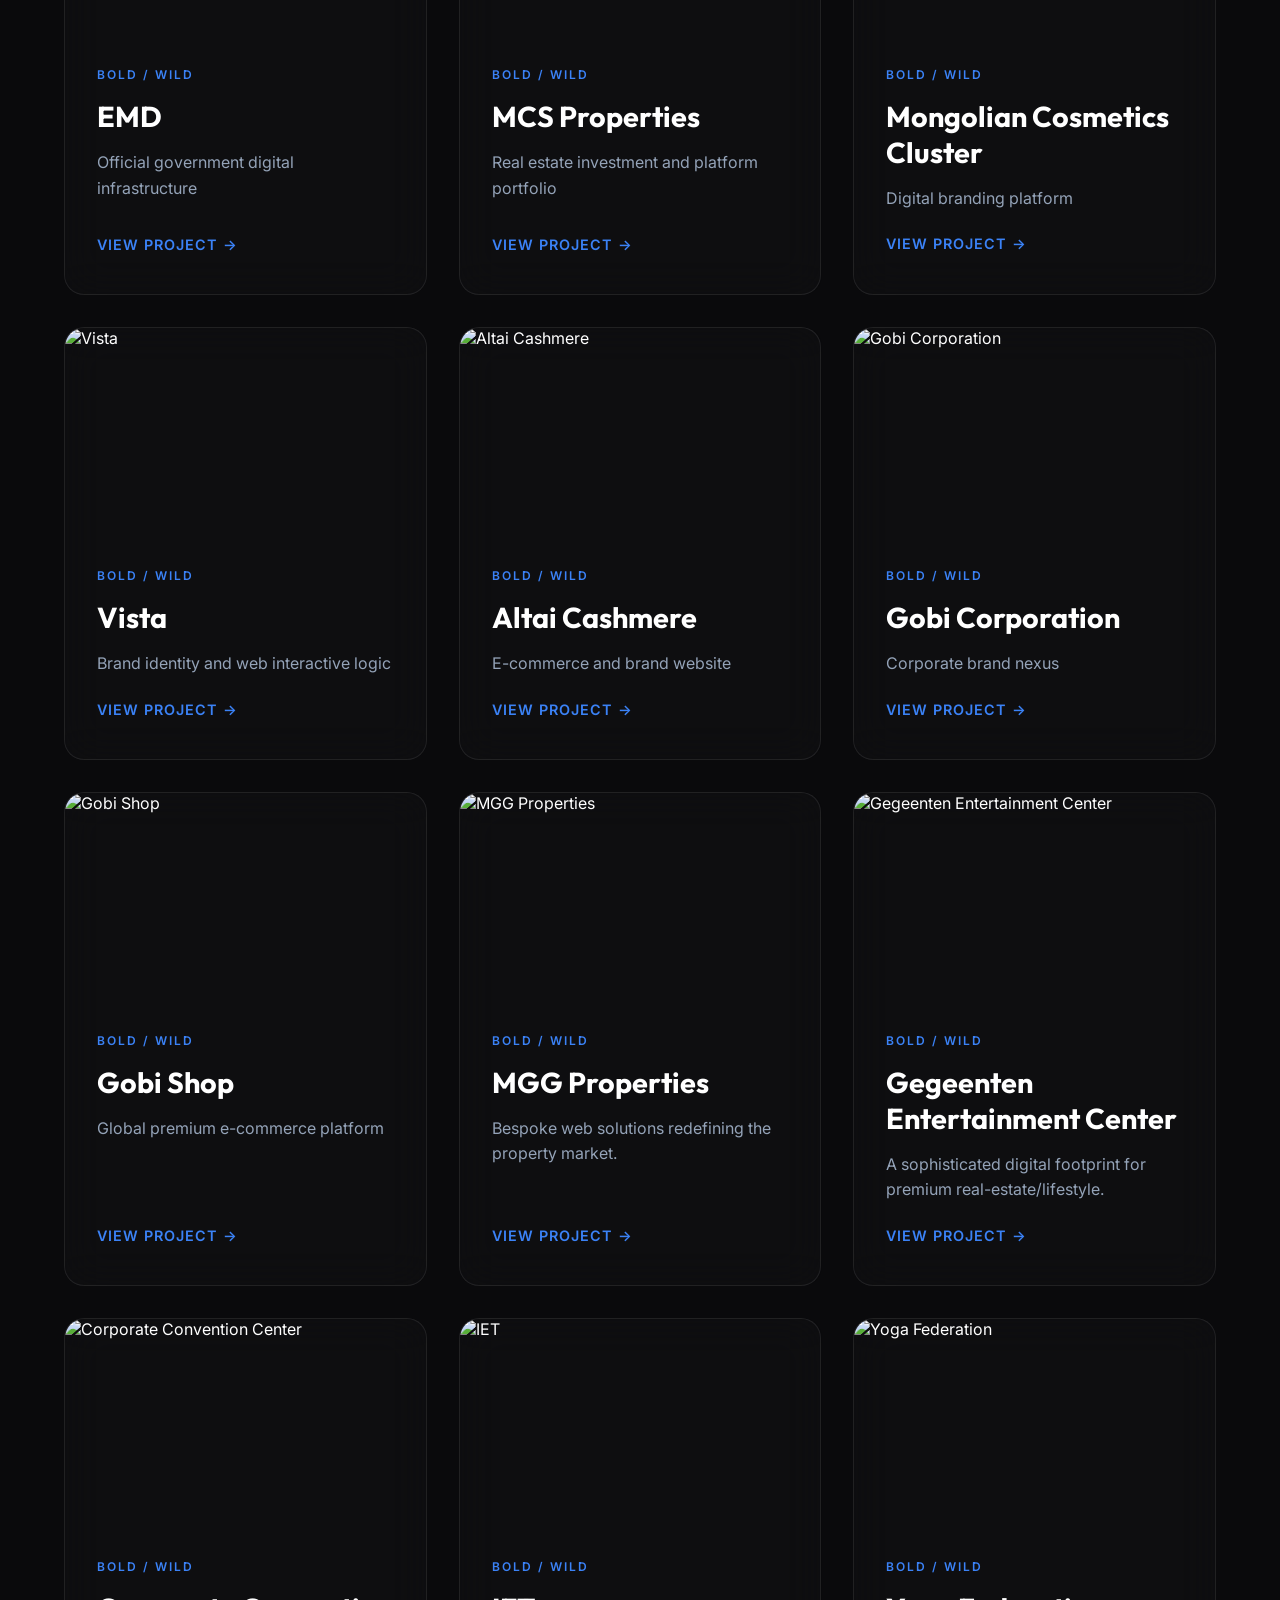
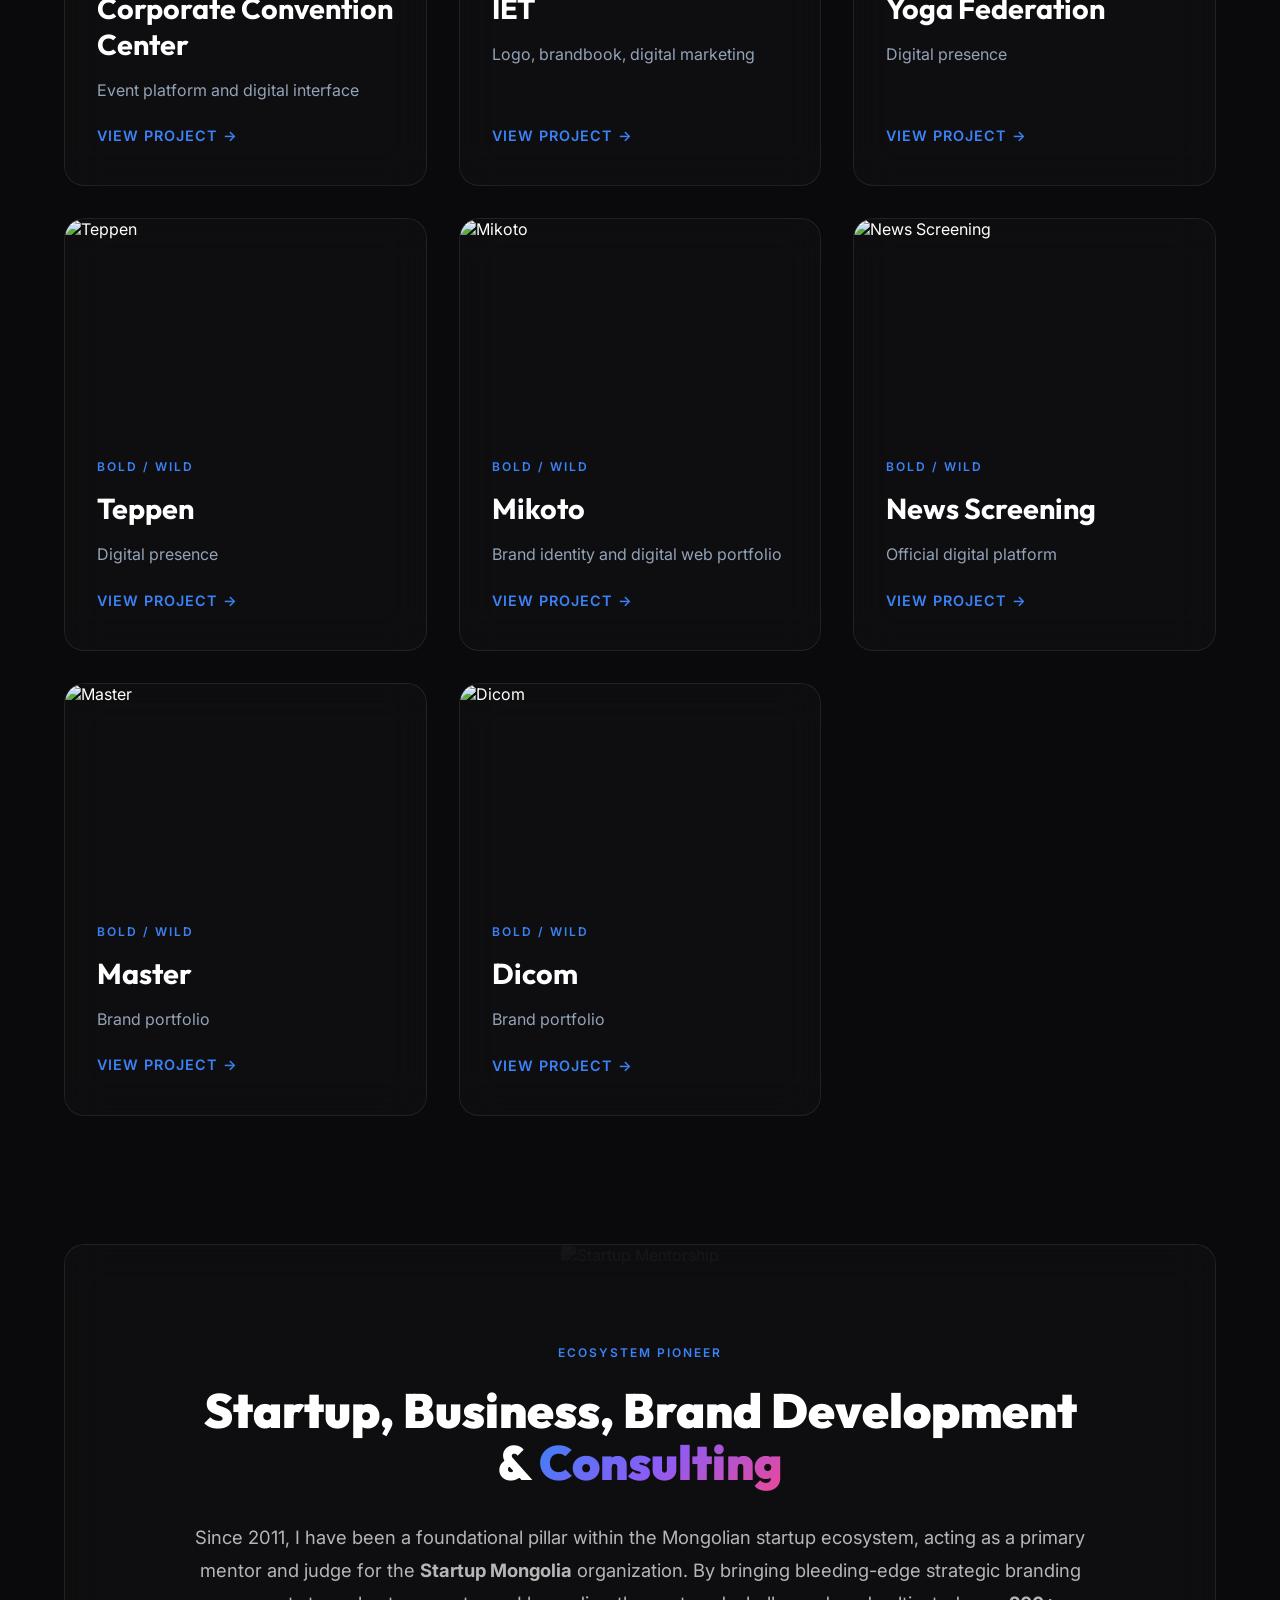
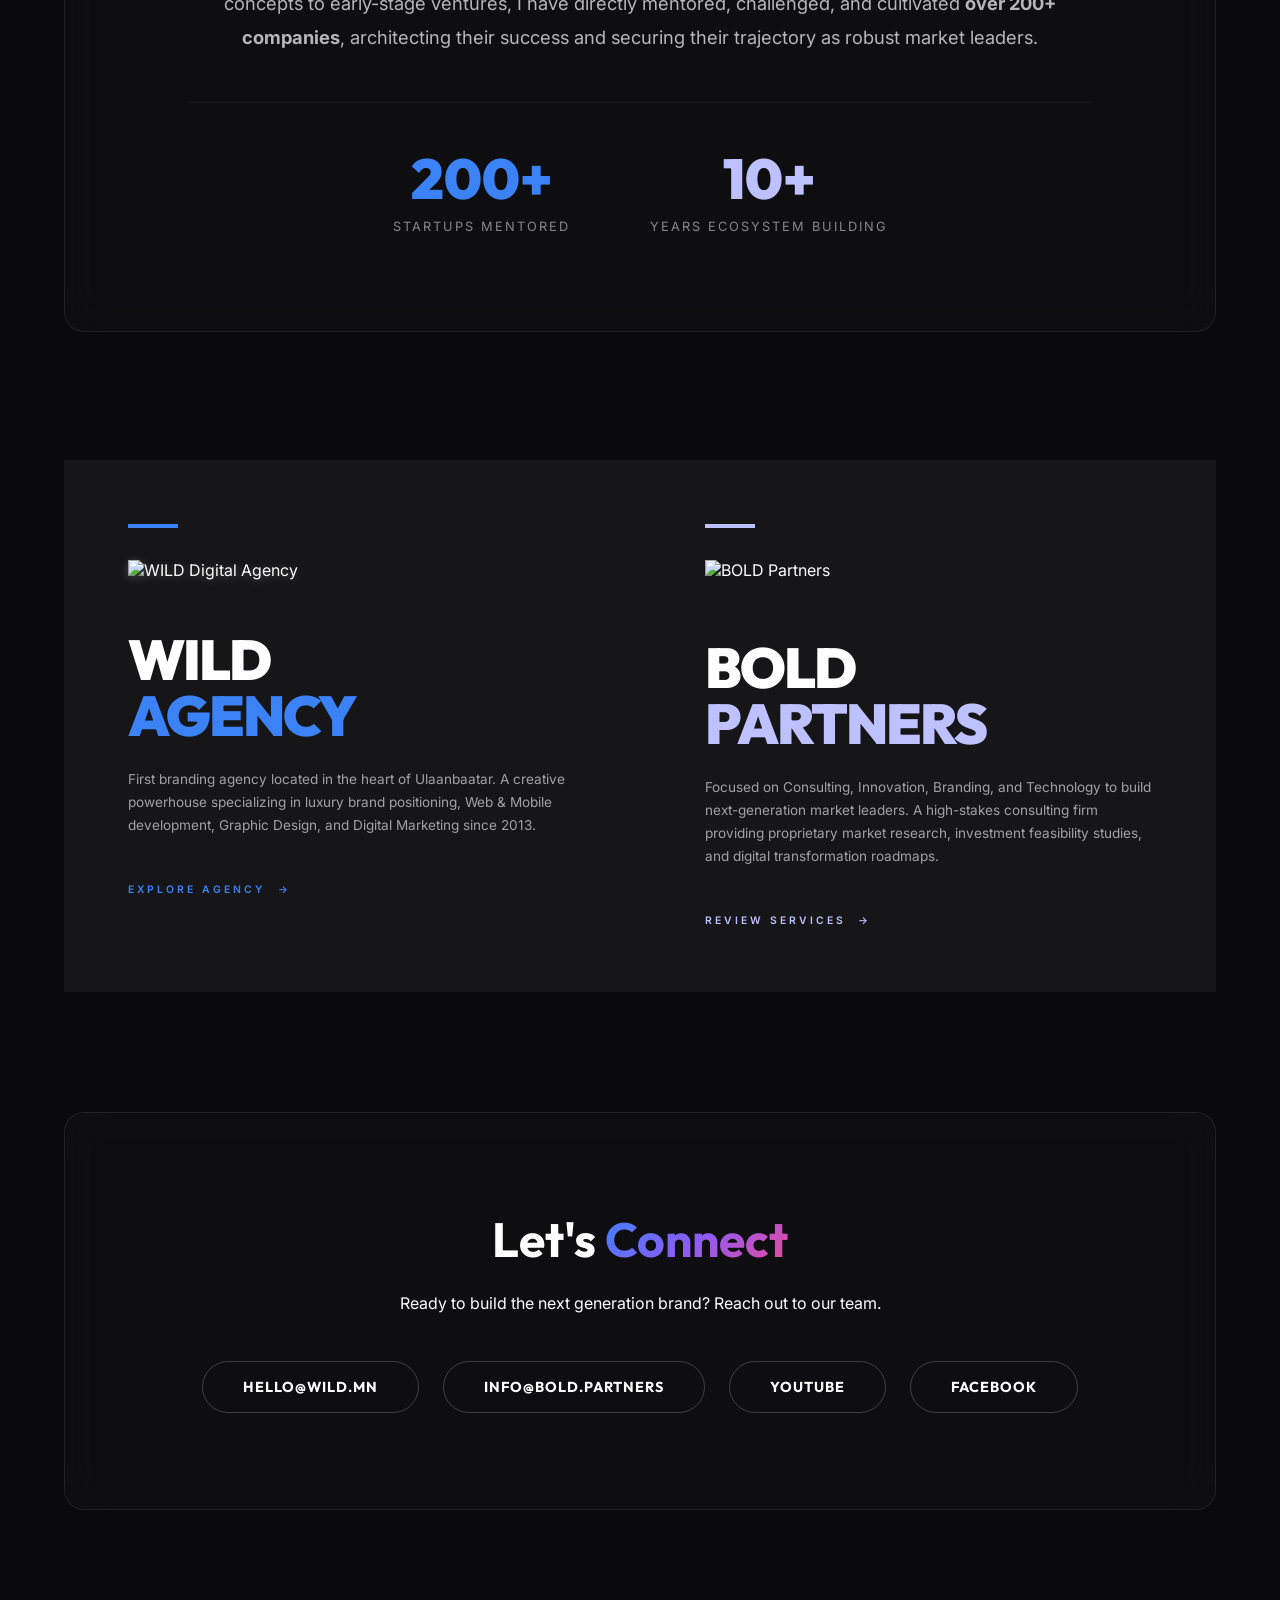
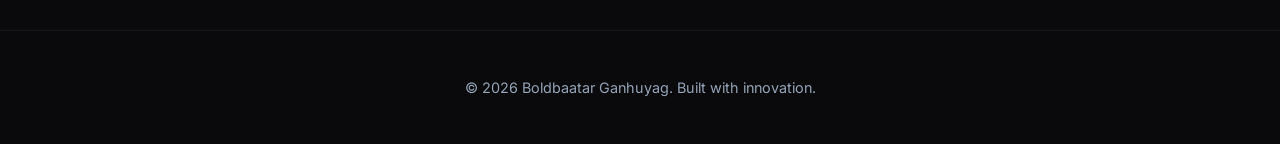
==== commit 8d25dcda: "Hide quote menu link in index.html and hide content in quote.html" ====
--- a/index.html
+++ b/index.html
@@ -5,6 +5,7 @@
     <meta name="viewport" content="width=device-width, initial-scale=1.0">
     <title>Boldbaatar Ganhuyag | Portfolio | Болд Багш</title>
     <meta name="description" content="Portfolio of Boldbaatar Ganhuyag. Holistic Health Educator (Teacher Bold), Researcher, and Founder of BOLD Partners & WILD Digital Agency.">
+    <meta name="robots" content="noindex, nofollow">
     <link rel="preconnect" href="https://fonts.googleapis.com">
     <link rel="preconnect" href="https://fonts.gstatic.com" crossorigin>
     <link href="https://fonts.googleapis.com/css2?family=Inter:wght@300;400;600;800&family=Outfit:wght@400;700;900&display=swap" rel="stylesheet">
@@ -34,7 +35,7 @@
             <li><a href="#educator">Болд Багш</a></li>
             <li><a href="#portfolio">Featured Work</a></li>
             <li><a href="#agencies">Agencies</a></li>
-            <li><a href="quote.html" style="color: var(--accent-1); font-weight: 700;">Quote</a></li>
+            <!-- <li><a href="quote.html" style="color: var(--accent-1); font-weight: 700;">Quote</a></li> -->
             <li><a href="proposal-sunny-moda.html" style="color: #ff90ff; font-weight: 700;">Sunny Moda</a></li>
         </ul>
     </nav>
